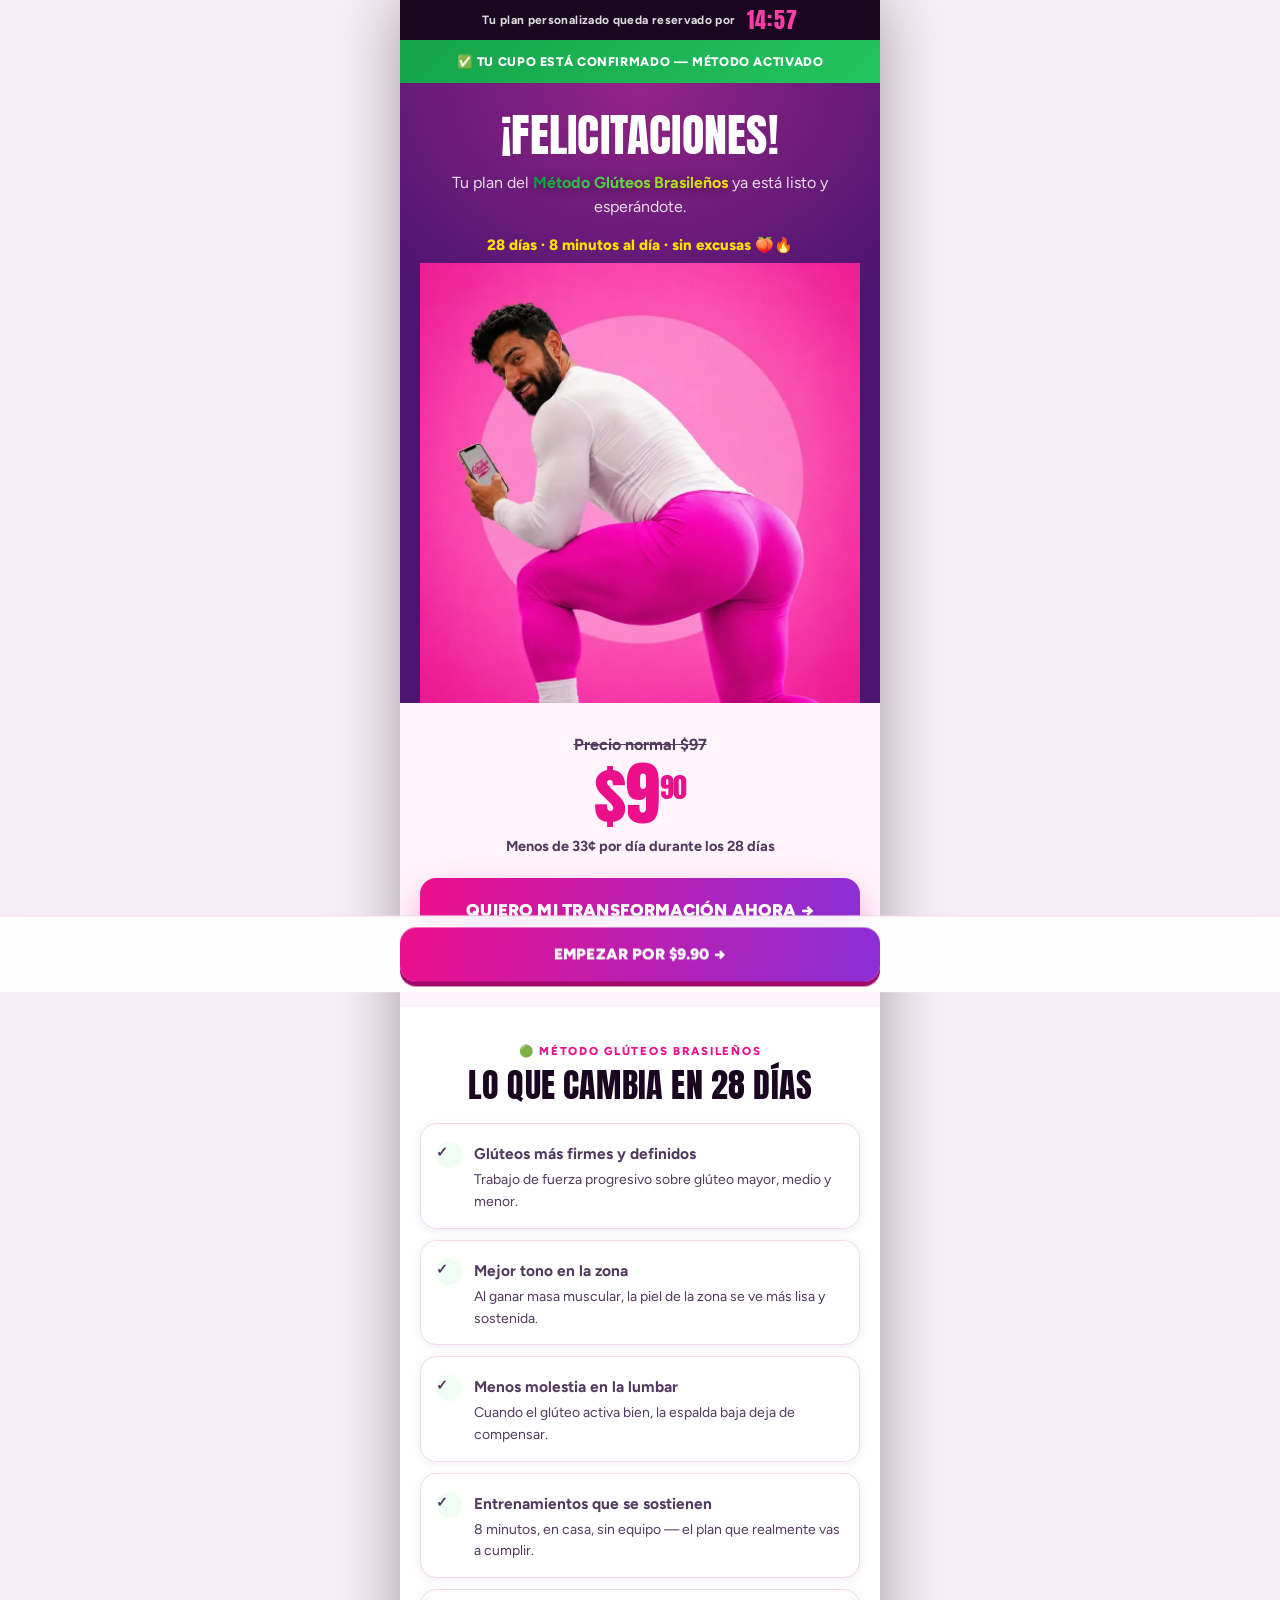
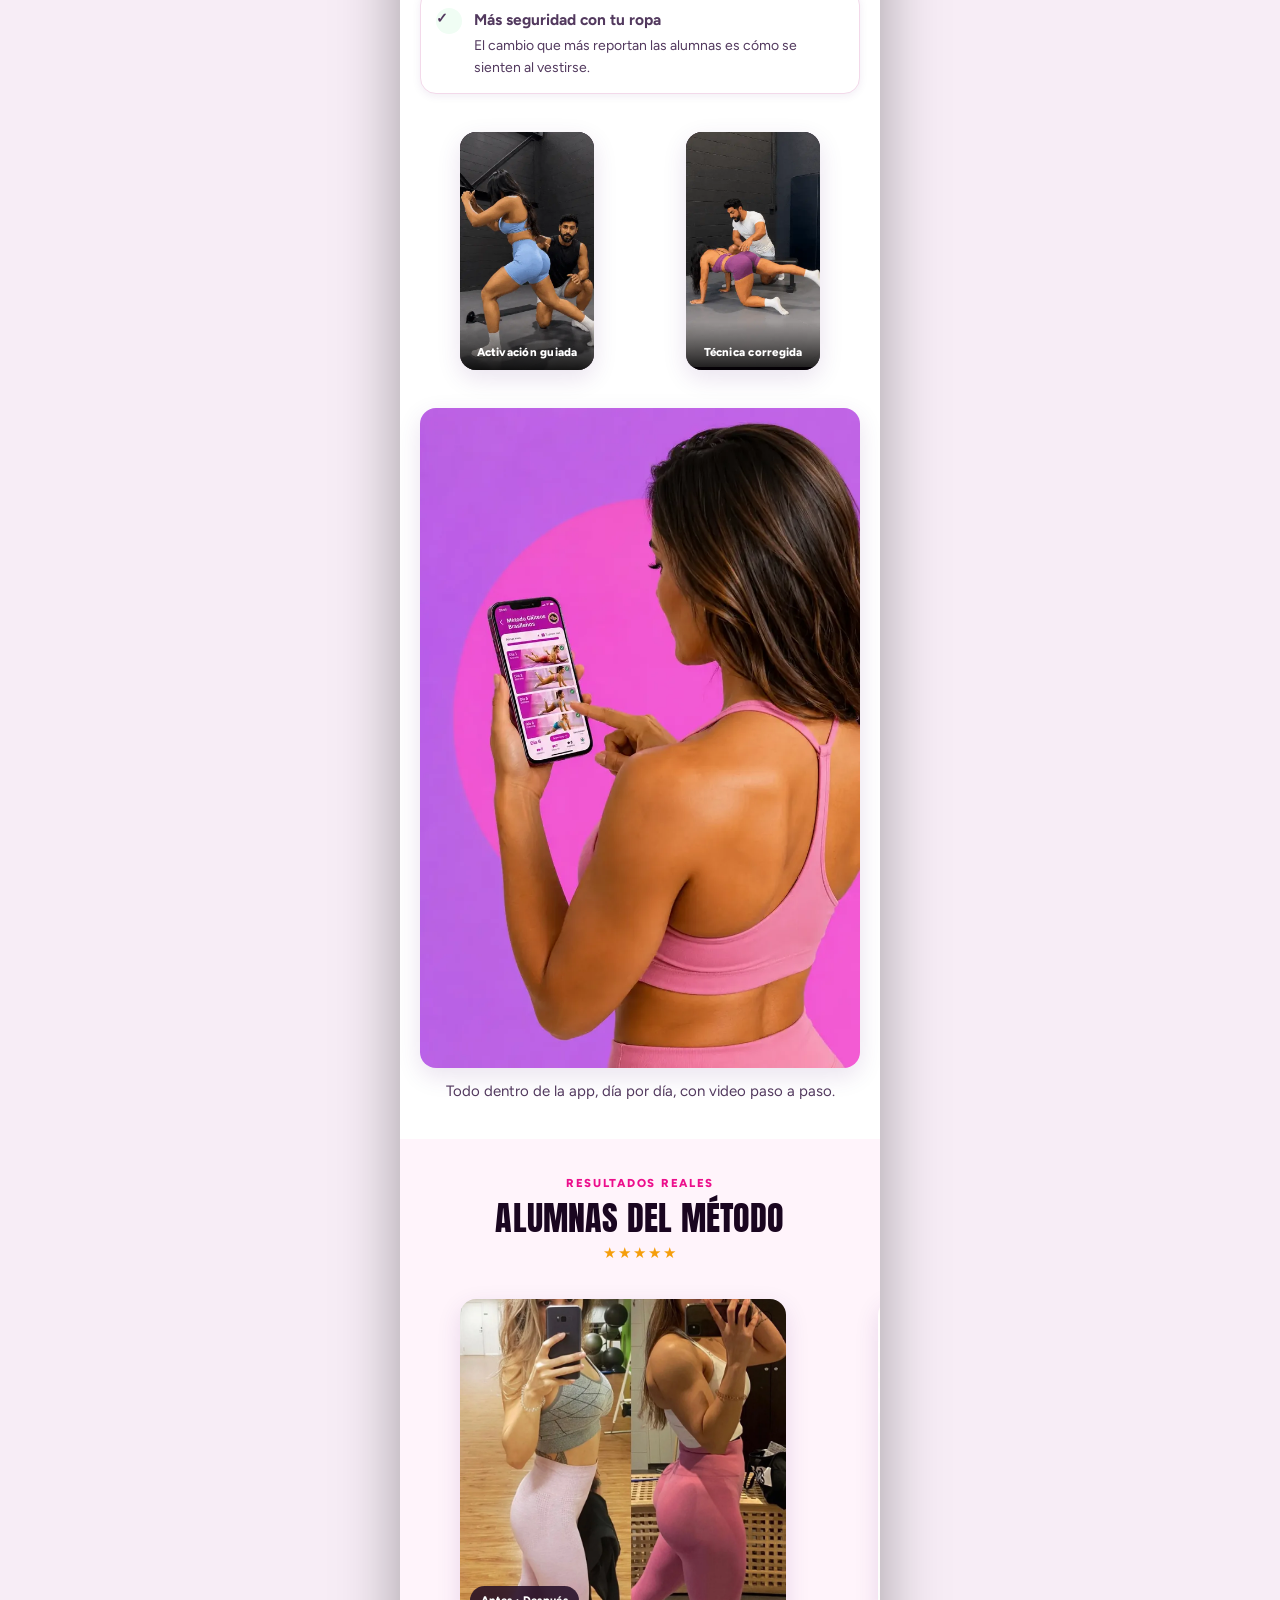
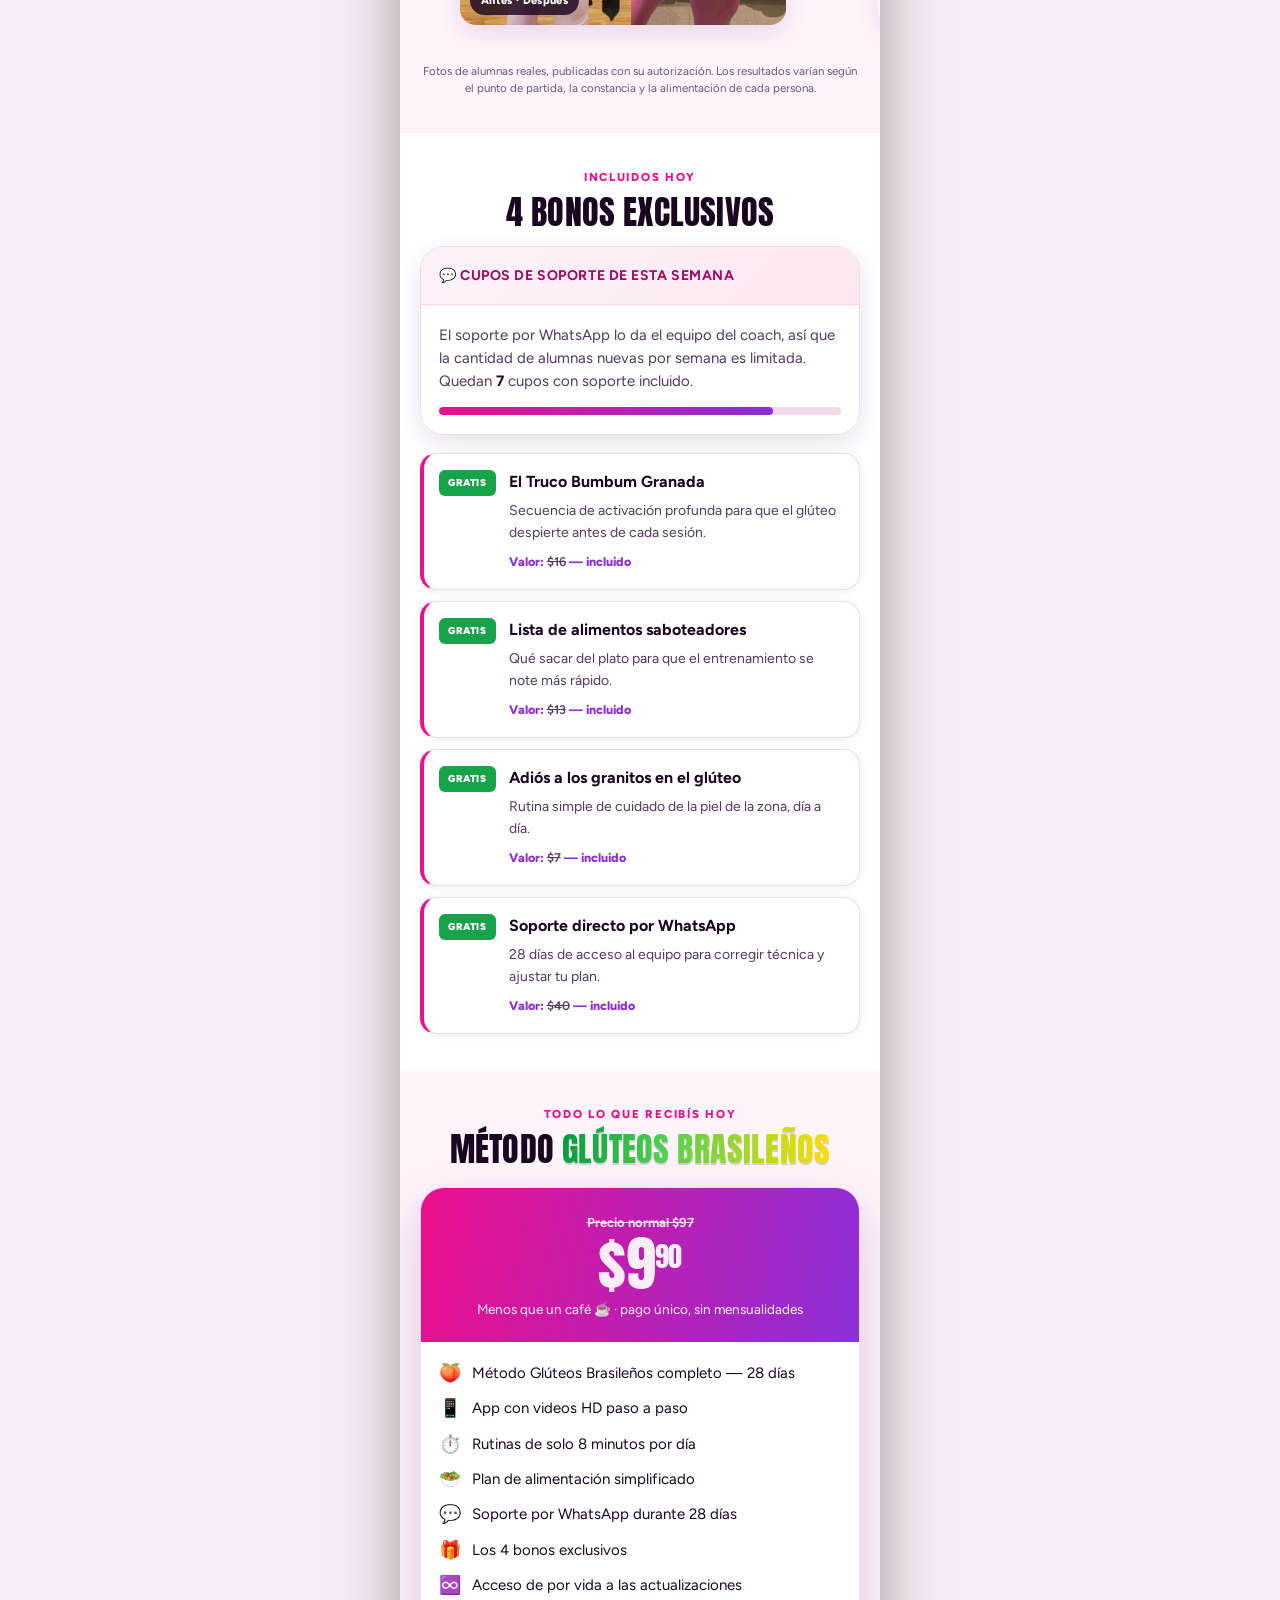
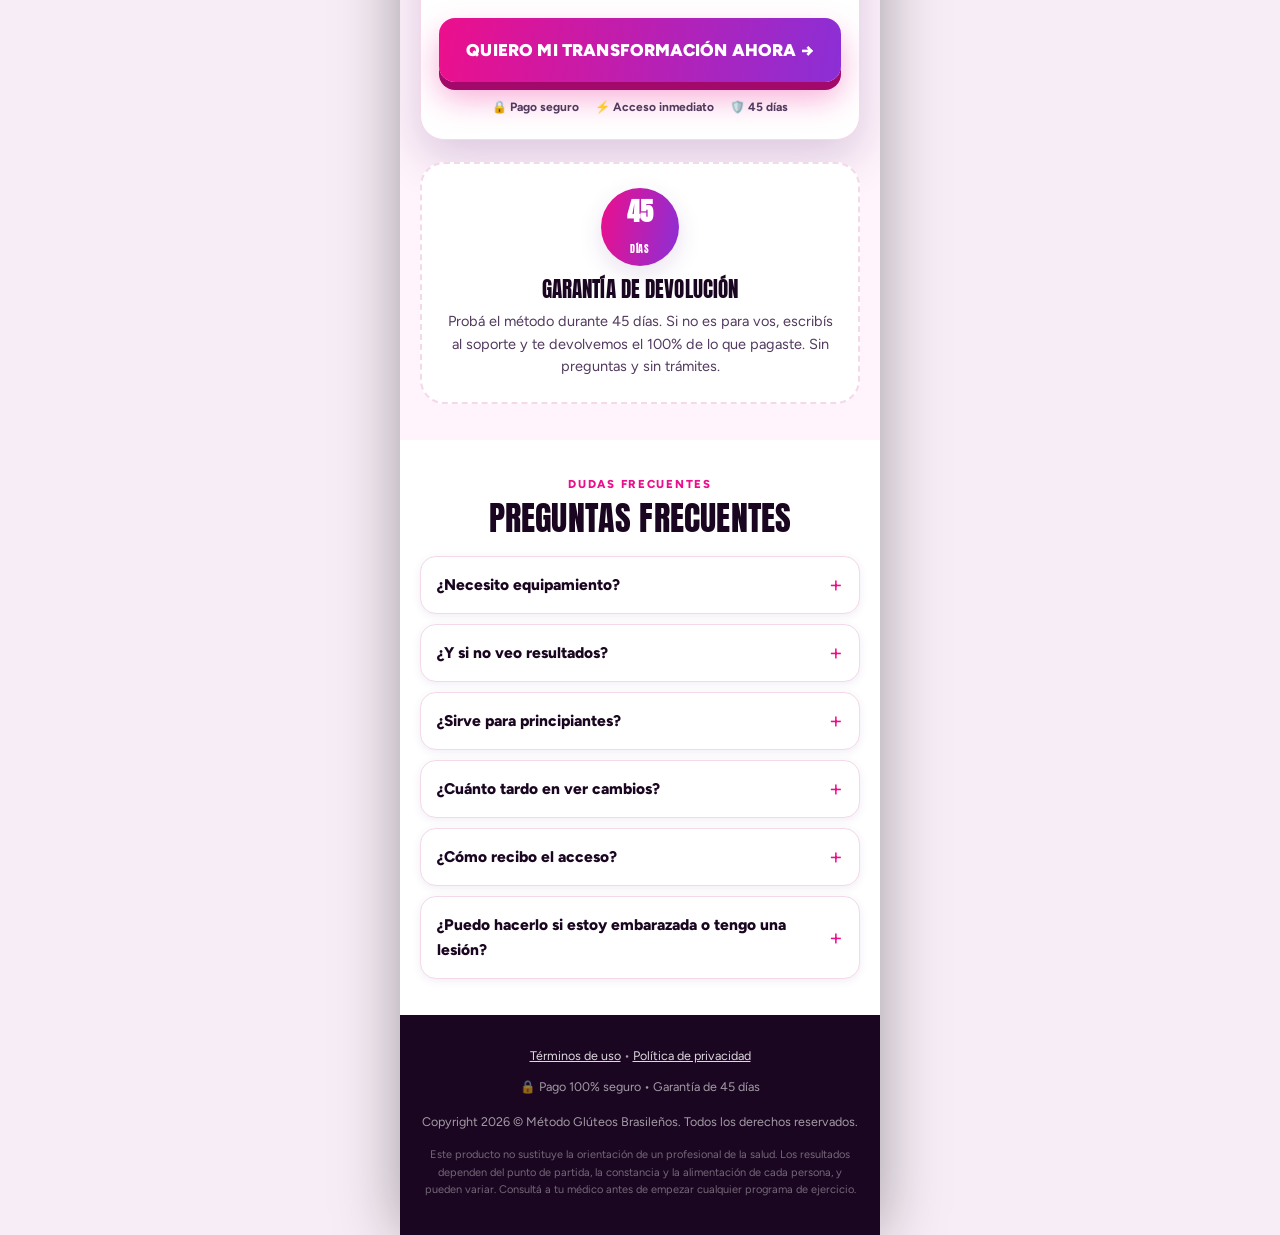
==== oferta.html @ 54f0fbb6 "Add files via upload" ====
<!DOCTYPE html>
<html lang="es">
<head>
<meta charset="UTF-8">
<meta name="viewport" content="width=device-width,initial-scale=1,viewport-fit=cover">
<title>Método Glúteos Brasileños 🇧🇷 · Tu plan de 28 días</title>
<meta name="description" content="28 días, 8 minutos por día, en casa y sin equipo. Acceso completo + 4 bonos y garantía de 45 días.">
<meta name="theme-color" content="#1A0620">

<link rel="preconnect" href="https://fonts.googleapis.com">
<link rel="preconnect" href="https://fonts.gstatic.com" crossorigin>
<link href="https://fonts.googleapis.com/css2?family=Anton&family=Figtree:wght@400;600;700;800;900&display=swap" rel="stylesheet">
<link rel="stylesheet" href="css/style.css">
</head>

<body class="offer">
<main class="shell">

  <!-- ======= CUENTA REGRESIVA ======= -->
  <div class="timerbar" id="timerBar">
    <span class="timerbar__label" id="timerLabel">Tu plan personalizado queda reservado por</span>
    <span class="timerbar__clock" id="timerClock">15:00</span>
  </div>

  <p class="ok-strip">✅ Tu cupo está confirmado — método activado</p>

  <!-- ======= HERO ======= -->
  <header class="offer-hero">
    <h1 class="display">¡Felicitaciones!</h1>
    <p class="offer-hero__sub">
      Tu plan del <strong class="br-word on-dark">Método Glúteos Brasileños</strong> ya está listo y esperándote.
    </p>
    <p class="offer-hero__meta">28 días · 8 minutos al día · sin excusas 🍑🔥</p>
    <img class="offer-hero__img" src="assets/img/fotoprincipal_da_landingpage.webp"
         alt="Coach Luca con la app del método" width="900" height="900" fetchpriority="high">
  </header>

  <!-- ======= PRECIO ======= -->
  <section class="price">
    <p class="price__old">Precio normal $97</p>
    <p class="price__now display">$<sup></sup>9<sup>90</sup></p>
    <p class="price__per">Menos de 33¢ por día durante los 28 días</p>

    <a class="btn btn--pulse" href="#checkout" data-keep-utm data-cta="hero">
      Quiero mi transformación ahora →
    </a>

    <div class="trust">
      <span>🔒 Pago 100% seguro</span>
      <span>⚡ Acceso inmediato</span>
      <span>🛡️ Garantía 45 días</span>
    </div>
  </section>

  <!-- ======= QUÉ PASA CON TU CUERPO ======= -->
  <section class="sec">
    <p class="sec__eyebrow">🟢 Método Glúteos Brasileños</p>
    <h2 class="sec__title display">Lo que cambia en 28 días</h2>

    <div class="benefits">
      <div class="benefit">
        <span class="benefit__ico" aria-hidden="true">✓</span>
        <span><b>Glúteos más firmes y definidos</b>
        <span>Trabajo de fuerza progresivo sobre glúteo mayor, medio y menor.</span></span>
      </div>
      <div class="benefit">
        <span class="benefit__ico" aria-hidden="true">✓</span>
        <span><b>Mejor tono en la zona</b>
        <span>Al ganar masa muscular, la piel de la zona se ve más lisa y sostenida.</span></span>
      </div>
      <div class="benefit">
        <span class="benefit__ico" aria-hidden="true">✓</span>
        <span><b>Menos molestia en la lumbar</b>
        <span>Cuando el glúteo activa bien, la espalda baja deja de compensar.</span></span>
      </div>
      <div class="benefit">
        <span class="benefit__ico" aria-hidden="true">✓</span>
        <span><b>Entrenamientos que se sostienen</b>
        <span>8 minutos, en casa, sin equipo — el plan que realmente vas a cumplir.</span></span>
      </div>
      <div class="benefit">
        <span class="benefit__ico" aria-hidden="true">✓</span>
        <span><b>Más seguridad con tu ropa</b>
        <span>El cambio que más reportan las alumnas es cómo se sienten al vestirse.</span></span>
      </div>
    </div>

    <!-- GIFs del método -->
    <div class="gifs">
      <figure class="gif">
        <img src="assets/img/giflp1.webp" alt="Ejercicio de activación glútea guiado por el coach" loading="lazy">
        <figcaption>Activación guiada</figcaption>
      </figure>
      <figure class="gif">
        <img src="assets/img/giflp2.webp" alt="Corrección de técnica en el ejercicio" loading="lazy">
        <figcaption>Técnica corregida</figcaption>
      </figure>
    </div>

    <img src="assets/img/imagemlandingpage-mulherusandoapp.webp"
         alt="Alumna siguiendo el plan en la app" loading="lazy"
         style="margin-top:22px;border-radius:16px;box-shadow:var(--shadow-md)">
    <p class="sec__lead">Todo dentro de la app, día por día, con video paso a paso.</p>
  </section>

  <!-- ======= PRUEBAS ======= -->
  <section class="sec sec--tint">
    <p class="sec__eyebrow">Resultados reales</p>
    <h2 class="sec__title display">Alumnas del método</h2>
    <p class="stars center" aria-label="5 de 5 estrellas" style="margin-top:8px">★★★★★</p>

    <div class="rail">
      <figure class="rail__item"><img src="assets/img/prova1.webp" alt="Antes y después de una alumna" loading="lazy"><figcaption class="rail__tag">Antes · Después</figcaption></figure>
      <figure class="rail__item"><img src="assets/img/prova3.webp" alt="Antes y después de una alumna" loading="lazy"><figcaption class="rail__tag">Antes · Después</figcaption></figure>
      <figure class="rail__item"><img src="assets/img/prova5.webp" alt="Antes y después de una alumna" loading="lazy"><figcaption class="rail__tag">Antes · Después</figcaption></figure>
      <figure class="rail__item"><img src="assets/img/prova2.webp" alt="Antes y después de una alumna" loading="lazy"><figcaption class="rail__tag">Antes · Después</figcaption></figure>
      <figure class="rail__item"><img src="assets/img/prova4.webp" alt="Antes y después de una alumna" loading="lazy"><figcaption class="rail__tag">Antes · Después</figcaption></figure>
      <figure class="rail__item"><img src="assets/img/prova6.webp" alt="Antes y después de una alumna" loading="lazy"><figcaption class="rail__tag">Antes · Después</figcaption></figure>
    </div>

    <p class="disclaimer">
      Fotos de alumnas reales, publicadas con su autorización. Los resultados varían
      según el punto de partida, la constancia y la alimentación de cada persona.
    </p>
  </section>

  <!-- ======= BONOS ======= -->
  <section class="sec">
    <p class="sec__eyebrow">Incluidos hoy</p>
    <h2 class="sec__title display">4 bonos exclusivos</h2>

    <!-- ================================================================
         ESCASEZ REAL
         El soporte por WhatsApp sí tiene un límite verdadero: es tu
         tiempo. Poné en SUPPORT_SLOTS de abajo cuántas alumnas podés
         atender esta semana de verdad, y actualizalo cuando cambie.
         ================================================================ -->
    <div class="note" style="margin-top:18px">
      <div class="note__top" style="background:linear-gradient(135deg,#FDF2F8,#FCE7F3);border-bottom-color:#FBCFE8">
        <b style="color:var(--magenta-deep)">💬 Cupos de soporte de esta semana</b>
      </div>
      <div class="note__body">
        <p style="margin-top:0">
          El soporte por WhatsApp lo da el equipo del coach, así que la cantidad
          de alumnas nuevas por semana es limitada. Quedan
          <strong id="slotsLeft">—</strong> cupos con soporte incluido.
        </p>
        <div class="bar" style="margin-top:14px"><div class="bar__fill" id="slotsBar"></div></div>
      </div>
    </div>

    <div style="margin-top:18px">
      <div class="bonus">
        <span class="bonus__free">Gratis</span>
        <span><b>El Truco Bumbum Granada</b>
        <p>Secuencia de activación profunda para que el glúteo despierte antes de cada sesión.</p>
        <span class="bonus__val">Valor: <s>$16</s> — incluido</span></span>
      </div>
      <div class="bonus">
        <span class="bonus__free">Gratis</span>
        <span><b>Lista de alimentos saboteadores</b>
        <p>Qué sacar del plato para que el entrenamiento se note más rápido.</p>
        <span class="bonus__val">Valor: <s>$13</s> — incluido</span></span>
      </div>
      <div class="bonus">
        <span class="bonus__free">Gratis</span>
        <span><b>Adiós a los granitos en el glúteo</b>
        <p>Rutina simple de cuidado de la piel de la zona, día a día.</p>
        <span class="bonus__val">Valor: <s>$7</s> — incluido</span></span>
      </div>
      <div class="bonus">
        <span class="bonus__free">Gratis</span>
        <span><b>Soporte directo por WhatsApp</b>
        <p>28 días de acceso al equipo para corregir técnica y ajustar tu plan.</p>
        <span class="bonus__val">Valor: <s>$40</s> — incluido</span></span>
      </div>
    </div>
  </section>

  <!-- ======= OFERTA FINAL ======= -->
  <section class="sec sec--tint">
    <p class="sec__eyebrow">Todo lo que recibís hoy</p>
    <h2 class="sec__title display">Método <span class="br-word">Glúteos Brasileños</span></h2>

    <div class="getbox">
      <div class="getbox__top">
        <small>Precio normal $97</small>
        <p class="price__now display" style="font-size:60px">$<sup></sup>9<sup>90</sup></p>
        <p>Menos que un café ☕ · pago único, sin mensualidades</p>
      </div>

      <div class="getbox__list">
        <p class="getbox__item"><i aria-hidden="true">🍑</i><span>Método Glúteos Brasileños completo — 28 días</span></p>
        <p class="getbox__item"><i aria-hidden="true">📱</i><span>App con videos HD paso a paso</span></p>
        <p class="getbox__item"><i aria-hidden="true">⏱️</i><span>Rutinas de solo 8 minutos por día</span></p>
        <p class="getbox__item"><i aria-hidden="true">🥗</i><span>Plan de alimentación simplificado</span></p>
        <p class="getbox__item"><i aria-hidden="true">💬</i><span>Soporte por WhatsApp durante 28 días</span></p>
        <p class="getbox__item"><i aria-hidden="true">🎁</i><span>Los 4 bonos exclusivos</span></p>
        <p class="getbox__item"><i aria-hidden="true">♾️</i><span>Acceso de por vida a las actualizaciones</span></p>
      </div>

      <div class="getbox__foot">
        <a class="btn btn--pulse" href="#checkout" data-keep-utm data-cta="final">
          Quiero mi transformación ahora →
        </a>
        <div class="trust">
          <span>🔒 Pago seguro</span><span>⚡ Acceso inmediato</span><span>🛡️ 45 días</span>
        </div>
      </div>
    </div>

    <!-- ======= GARANTÍA ======= -->
    <div class="guarantee">
      <div class="guarantee__seal"><b>45</b><span>DÍAS</span></div>
      <h3 class="display">Garantía de devolución</h3>
      <p>
        Probá el método durante 45 días. Si no es para vos, escribís al soporte
        y te devolvemos el 100% de lo que pagaste. Sin preguntas y sin trámites.
      </p>
    </div>
  </section>

  <!-- ======= FAQ ======= -->
  <section class="sec">
    <p class="sec__eyebrow">Dudas frecuentes</p>
    <h2 class="sec__title display">Preguntas frecuentes</h2>

    <div class="faq">
      <details>
        <summary>¿Necesito equipamiento?</summary>
        <p class="faq__a">No. El método usa solo el peso de tu cuerpo y podés hacerlo en casa en 8 minutos por día. Si tenés elásticos, hay variantes para sumarlos, pero no son obligatorios.</p>
      </details>
      <details>
        <summary>¿Y si no veo resultados?</summary>
        <p class="faq__a">Tenés 45 días de garantía. Si no estás conforme, pedís el reembolso por el soporte y te devolvemos el 100%, sin preguntas.</p>
      </details>
      <details>
        <summary>¿Sirve para principiantes?</summary>
        <p class="faq__a">Sí. Cada ejercicio tiene su video paso a paso y su versión más simple. Si nunca entrenaste glúteos, el plan arranca justo desde ahí.</p>
      </details>
      <details>
        <summary>¿Cuánto tardo en ver cambios?</summary>
        <p class="faq__a">La mayoría de las alumnas nota la activación en la primera semana y cambios visibles entre la tercera y la cuarta. Depende de tu punto de partida, tu constancia y tu alimentación.</p>
      </details>
      <details>
        <summary>¿Cómo recibo el acceso?</summary>
        <p class="faq__a">Apenas se confirma el pago te llega un email con tus datos de acceso. Si no lo ves, revisá spam o escribinos al soporte.</p>
      </details>
      <details>
        <summary>¿Puedo hacerlo si estoy embarazada o tengo una lesión?</summary>
        <p class="faq__a">Consultá primero con tu médico. El método es entrenamiento de fuerza y hay situaciones que necesitan indicación profesional antes de empezar.</p>
      </details>
    </div>
  </section>

  <!-- ======= FOOTER ======= -->
  <footer class="foot">
    <p><a href="terminos.html">Términos de uso</a> • <a href="privacidad.html">Política de privacidad</a></p>
    <p style="margin-top:10px">🔒 Pago 100% seguro • Garantía de 45 días</p>
    <p style="margin-top:14px">Copyright 2026 © Método Glúteos Brasileños. Todos los derechos reservados.</p>
    <p class="foot__legal">
      Este producto no sustituye la orientación de un profesional de la salud.
      Los resultados dependen del punto de partida, la constancia y la alimentación
      de cada persona, y pueden variar. Consultá a tu médico antes de empezar
      cualquier programa de ejercicio.
    </p>
  </footer>
</main>

<!-- ======= CTA FIJA ======= -->
<div class="stickycta" id="stickyCta">
  <div class="stickycta__in">
    <a class="btn" href="#checkout" data-keep-utm data-cta="sticky">
      Empezar por $9.90 →
    </a>
  </div>
</div>

<script src="js/funnel.js"></script>
<script src="js/social-proof.js"></script>
<script>
(function () {
  'use strict';

  /* ================================================================
     1) CHECKOUT
     Reemplazá por tu link de Hotmart cuando esté disponible.
     Los UTM del anuncio se agregan solos (data-keep-utm).
     ================================================================ */
  var CHECKOUT = 'https://pay.hotmart.com/TU-CODIGO-AQUI?checkoutMode=10';

  /* ================================================================
     2) CUENTA REGRESIVA
     Es una reserva real de plan personalizado: 15 minutos desde que
     la lead llega. No se reinicia si recarga la página — se guarda
     en sessionStorage. Cuando llega a cero el botón sigue activo,
     solo cambia el mensaje. Si preferís una fecha fija de cierre de
     campaña, poné el ISO en DEADLINE_ISO y borrá RESERVE_MINUTES.
     ================================================================ */
  var RESERVE_MINUTES = 15;
  var DEADLINE_ISO    = null;   // ej: '2026-08-31T23:59:00-05:00'

  /* ================================================================
     3) CUPOS DE SOPORTE
     Poné acá cuántas alumnas nuevas puede atender tu equipo esta
     semana de verdad, y cuántas ya entraron. Actualizalo seguido.
     ================================================================ */
  var SUPPORT_SLOTS = { total: 40, taken: 33 };

  /* ---------------------------------------------------------------- */

  Funnel.track('ViewContent', { content_name: 'oferta', value: 9.9, currency: 'USD' });

  /* Checkout en todos los botones */
  document.querySelectorAll('a[href="#checkout"]').forEach(function (a) {
    a.href = Funnel.withUTM(CHECKOUT);
    a.addEventListener('click', function () {
      Funnel.track('InitiateCheckout', {
        content_name: 'metodo_gluteos_brasilenos',
        value: 9.9, currency: 'USD',
        cta: a.getAttribute('data-cta')
      });
    });
  });

  /* --- cuenta regresiva --- */
  var clock = document.getElementById('timerClock');
  var label = document.getElementById('timerLabel');
  var bar   = document.getElementById('timerBar');

  function ended() {
    bar.classList.add('timerbar--out');
    label.textContent = 'Tu reserva expiró — el precio puede cambiar';
  }

  if (DEADLINE_ISO) {
    Funnel.countdown(clock, DEADLINE_ISO, ended);
  } else {
    var key = 'gb_reserve_until';
    var until = Number(sessionStorage.getItem(key));
    if (!until || isNaN(until)) {
      until = Date.now() + RESERVE_MINUTES * 60000;
      sessionStorage.setItem(key, String(until));
    }
    Funnel.countdown(clock, new Date(until).toISOString(), ended);
  }

  /* --- cupos de soporte --- */
  var left = Math.max(0, SUPPORT_SLOTS.total - SUPPORT_SLOTS.taken);
  var pct  = Math.round(SUPPORT_SLOTS.taken / SUPPORT_SLOTS.total * 100);
  document.getElementById('slotsLeft').textContent = left;
  requestAnimationFrame(function () {
    document.getElementById('slotsBar').style.width = pct + '%';
  });

  /* --- CTA fija: aparece al pasar el primer botón --- */
  var sticky = document.getElementById('stickyCta');
  var anchor = document.querySelector('.price .btn');
  if ('IntersectionObserver' in window) {
    new IntersectionObserver(function (e) {
      sticky.classList.toggle('is-on', !e[0].isIntersecting && e[0].boundingClientRect.top < 0);
    }, { threshold: 0 }).observe(anchor);
  }

  /* --- profundidad de scroll, útil para optimizar la página --- */
  var marks = [25, 50, 75, 100], hit = {};
  window.addEventListener('scroll', function () {
    var p = Math.round(window.scrollY / (document.body.scrollHeight - innerHeight) * 100);
    marks.forEach(function (m) {
      if (p >= m && !hit[m]) { hit[m] = 1; Funnel.track('ScrollDepth', { percent: m }); }
    });
  }, { passive: true });
})();
</script>
</body>
</html>
---- css/style.css ----
/* =========================================================
   MÉTODO GLÚTEOS BRASILEÑOS — estilos compartidos
   Paleta, tipografía y componentes de todo el embudo.
   ========================================================= */

/* ---------- TOKENS ---------- */
:root{
  /* Colores extraídos de las fotos de la marca */
  --magenta:        #EC0F8C;
  --magenta-soft:   #FF3DA6;
  --magenta-deep:   #A3096A;
  --purple:         #8B2FD6;
  --purple-deep:    #4C1470;
  --ink:            #1A0620;
  --ink-soft:       #52395E;
  --cream:          #FFF4FB;
  --line:           #F3D9EA;
  --white:          #FFFFFF;
  --green:          #16A34A;
  --amber:          #F59E0B;

  /* Bandera de Brasil — usado SOLO en el wordmark */
  --br-green:       #009C3B;
  --br-yellow:      #FFDF00;

  --grad-brand: linear-gradient(100deg, var(--magenta) 0%, var(--purple) 100%);
  --grad-br:    linear-gradient(96deg, var(--br-green) 0%, #4FD14F 38%, var(--br-yellow) 100%);

  --shadow-sm: 0 2px 8px rgba(76,20,112,.08);
  --shadow-md: 0 8px 24px rgba(76,20,112,.12);
  --shadow-lg: 0 18px 48px rgba(76,20,112,.20);
  --shadow-cta: 0 8px 0 var(--magenta-deep), 0 16px 32px rgba(236,15,140,.35);

  --r-sm: 10px;
  --r-md: 16px;
  --r-lg: 24px;
  --r-xl: 32px;

  --shell: 480px;              /* ancho del embudo — mobile first */
  --pad: 20px;
}

/* ---------- RESET ---------- */
*,*::before,*::after{box-sizing:border-box;}
html{-webkit-text-size-adjust:100%;scroll-behavior:smooth;}
body{
  margin:0;
  font-family:'Figtree',-apple-system,BlinkMacSystemFont,'Segoe UI',Roboto,sans-serif;
  color:var(--ink);
  background:var(--purple-deep);
  line-height:1.55;
  -webkit-font-smoothing:antialiased;
  overflow-x:hidden;
}
img{max-width:100%;display:block;height:auto;}
button{font:inherit;color:inherit;border:0;background:none;cursor:pointer;}
a{color:inherit;}
h1,h2,h3,h4{margin:0;line-height:1.05;}
p{margin:0;}

/* El embudo entero vive en una columna de ancho de teléfono */
.shell{
  max-width:var(--shell);
  margin:0 auto;
  background:var(--white);
  min-height:100vh;
  position:relative;
  overflow:hidden;
  box-shadow:0 0 60px rgba(0,0,0,.35);
}

/* ---------- TIPOGRAFÍA ---------- */
.display{
  font-family:'Anton',Impact,'Arial Narrow',sans-serif;
  font-weight:400;
  text-transform:uppercase;
  letter-spacing:.005em;
  line-height:.94;
}
.eyebrow{
  font-size:11px;font-weight:800;letter-spacing:.16em;text-transform:uppercase;
  color:var(--magenta);
}

/* SIGNATURE — el wordmark con la bandera de Brasil */
.br-word{
  background:var(--grad-br);
  -webkit-background-clip:text;background-clip:text;
  -webkit-text-fill-color:transparent;color:transparent;
  filter:drop-shadow(0 2px 0 rgba(0,0,0,.16));
  white-space:nowrap;
}
.br-word.on-dark{filter:drop-shadow(0 2px 6px rgba(0,0,0,.45));}

/* ---------- BOTONES ---------- */
.btn{
  display:flex;align-items:center;justify-content:center;gap:8px;
  width:100%;padding:19px 20px;
  font-family:'Figtree',sans-serif;font-weight:900;font-size:17px;
  letter-spacing:.01em;text-transform:uppercase;text-decoration:none;
  color:var(--white);background:var(--grad-brand);
  border-radius:var(--r-md);
  box-shadow:var(--shadow-cta);
  transition:transform .12s ease,box-shadow .12s ease;
  text-align:center;
}
.btn:active{transform:translateY(6px);box-shadow:0 2px 0 var(--magenta-deep),0 6px 14px rgba(236,15,140,.3);}
.btn:focus-visible{outline:3px solid var(--purple-deep);outline-offset:3px;}
.btn--ghost{
  background:var(--white);color:var(--magenta);
  border:2px solid var(--magenta);box-shadow:var(--shadow-sm);
}
.btn-note{
  display:block;text-align:center;font-size:12.5px;color:var(--ink-soft);margin-top:12px;
}

/* Pulso de atención — se detiene si el usuario pide menos movimiento */
@keyframes pulse{
  0%,100%{transform:scale(1);}
  50%{transform:scale(1.028);}
}
.btn--pulse{animation:pulse 1.9s ease-in-out infinite;}

/* ---------- UTILIDADES ---------- */
.pad{padding-left:var(--pad);padding-right:var(--pad);}
.center{text-align:center;}
.stack > * + *{margin-top:14px;}
.hidden{display:none !important;}

/* Franja superior de marca */
.topbar{
  background:var(--ink);color:var(--white);
  font-size:12px;font-weight:700;letter-spacing:.06em;text-transform:uppercase;
  text-align:center;padding:9px 16px;
}
.topbar b{color:var(--magenta-soft);}

/* =========================================================
   PANTALLAS (quiz + pre-quiz)
   ========================================================= */
.screen{display:none;animation:fadeUp .32s ease both;}
.screen.is-active{display:block;}
@keyframes fadeUp{
  from{opacity:0;transform:translateY(14px);}
  to{opacity:1;transform:none;}
}

/* ---------- HERO PRE-QUIZ ---------- */
.hero{
  background:
    radial-gradient(120% 80% at 50% 0%,rgba(255,61,166,.35) 0%,transparent 60%),
    var(--purple-deep);
  color:var(--white);
  padding:0 var(--pad) 30px;
  text-align:center;
}
.hero__logo{width:100%;border-radius:0 0 var(--r-lg) var(--r-lg);margin-bottom:22px;}
.hero h1{font-size:clamp(28px,8.2vw,38px);}
.hero h1 em{font-style:normal;display:block;color:var(--magenta-soft);}
.hero__sub{
  margin-top:14px;font-size:16.5px;font-weight:600;color:rgba(255,255,255,.9);
}
.hero__kicker{
  margin-top:20px;font-size:15px;font-weight:800;color:var(--br-yellow);
}
.hero__arrows{font-size:22px;letter-spacing:4px;margin:6px 0 14px;}
.hero .btn{margin-top:4px;}
.hero__warn{
  margin-top:16px;display:inline-flex;align-items:center;gap:7px;
  background:rgba(0,0,0,.28);border:1px solid rgba(255,255,255,.16);
  padding:9px 15px;border-radius:99px;font-size:12.5px;font-weight:600;
  color:rgba(255,255,255,.92);
}

/* ---------- BLOQUE COACH ---------- */
.coach{background:var(--cream);padding:34px var(--pad) 30px;}
.coach__head{text-align:center;margin-bottom:20px;}
.coach__head h2{font-size:clamp(26px,7.4vw,34px);margin-top:6px;}
.coach__card{
  background:var(--white);border-radius:var(--r-lg);
  box-shadow:var(--shadow-md);overflow:hidden;
}
.coach__photo{background:var(--magenta);}
.coach__body{padding:20px 18px 22px;}
.coach__name{font-size:26px;}
.coach__role{
  font-size:13px;font-weight:800;color:var(--magenta);
  text-transform:uppercase;letter-spacing:.07em;margin-top:5px;
}
.coach__bio{font-size:14.5px;color:var(--ink-soft);margin-top:13px;}
.coach__stats{
  display:grid;grid-template-columns:repeat(3,1fr);gap:8px;margin-top:18px;
}
.stat{
  background:var(--cream);border-radius:var(--r-sm);padding:12px 6px;text-align:center;
}
.stat b{display:block;font-family:'Anton',sans-serif;font-size:21px;color:var(--purple);}
.stat span{font-size:10.5px;font-weight:700;color:var(--ink-soft);text-transform:uppercase;letter-spacing:.04em;}

/* ---------- PRUEBAS / ANTES-DESPUÉS ---------- */
.proof{padding:30px var(--pad) 34px;background:var(--white);}
.proof__head{text-align:center;margin-bottom:6px;}
.proof__head h2{font-size:clamp(24px,7vw,31px);}
.stars{color:var(--amber);font-size:15px;letter-spacing:2px;}
.proof__meta{font-size:13.5px;font-weight:700;color:var(--ink-soft);margin-top:4px;}
.rail{
  display:flex;gap:12px;overflow-x:auto;scroll-snap-type:x mandatory;
  padding:18px 0 8px;margin:0 calc(var(--pad) * -1);
  padding-left:var(--pad);padding-right:var(--pad);
  -webkit-overflow-scrolling:touch;scrollbar-width:none;
}
.rail::-webkit-scrollbar{display:none;}
.rail__item{
  flex:0 0 74%;scroll-snap-align:center;
  border-radius:var(--r-md);overflow:hidden;
  box-shadow:var(--shadow-md);background:var(--cream);position:relative;
}
.rail__item img{width:100%;}
.rail__tag{
  position:absolute;left:10px;bottom:10px;
  background:rgba(26,6,32,.82);color:var(--white);
  font-size:11px;font-weight:800;padding:6px 11px;border-radius:99px;
  letter-spacing:.03em;backdrop-filter:blur(4px);
}
.disclaimer{
  font-size:11.5px;line-height:1.5;color:var(--ink-soft);
  text-align:center;margin-top:14px;opacity:.85;
}

/* =========================================================
   QUIZ
   ========================================================= */
.quiz-head{
  position:sticky;top:0;z-index:20;
  background:var(--white);border-bottom:1px solid var(--line);
  padding:12px var(--pad) 13px;
}
.quiz-head__row{display:flex;align-items:center;gap:12px;}
.quiz-head__logo{
  height:34px;width:auto;border-radius:6px;flex:0 0 auto;
}
.quiz-back{
  font-size:22px;line-height:1;color:var(--ink-soft);padding:4px 8px;
  border-radius:8px;flex:0 0 auto;
}
.quiz-back:focus-visible{outline:2px solid var(--magenta);}
.quiz-count{
  margin-left:auto;font-size:11.5px;font-weight:800;color:var(--ink-soft);
  text-transform:uppercase;letter-spacing:.08em;flex:0 0 auto;
}
.bar{
  height:8px;background:var(--line);border-radius:99px;overflow:hidden;margin-top:11px;
}
.bar__fill{
  height:100%;width:0%;border-radius:99px;
  background:var(--grad-brand);
  transition:width .45s cubic-bezier(.4,0,.2,1);
}

.q{padding:26px var(--pad) 34px;}
.q__label{
  font-size:11.5px;font-weight:800;letter-spacing:.14em;text-transform:uppercase;
  color:var(--magenta);margin-bottom:9px;
}
.q__title{font-size:clamp(23px,6.4vw,29px);}
.q__hint{font-size:14px;color:var(--ink-soft);margin-top:9px;}

.opts{margin-top:22px;display:flex;flex-direction:column;gap:11px;}
.opt{
  display:flex;align-items:center;gap:13px;width:100%;text-align:left;
  padding:16px 16px;border:2px solid var(--line);border-radius:var(--r-md);
  background:var(--white);font-size:16px;font-weight:700;color:var(--ink);
  transition:border-color .15s,background .15s,transform .12s;
}
.opt:hover{border-color:var(--magenta-soft);background:var(--cream);}
.opt:active{transform:scale(.985);}
.opt:focus-visible{outline:3px solid var(--purple);outline-offset:2px;}
.opt.is-picked{border-color:var(--magenta);background:var(--cream);}
.opt__ico{
  flex:0 0 auto;width:38px;height:38px;border-radius:10px;
  display:grid;place-items:center;font-size:19px;
  background:var(--cream);
}
.opt.is-picked .opt__ico{background:var(--magenta);}

/* Opciones con foto (paso de edad) */
.opts--photo{display:grid;grid-template-columns:1fr 1fr;gap:11px;}
.opt--photo{flex-direction:column;gap:0;padding:0;overflow:hidden;text-align:center;}
.opt--photo img{width:100%;background:var(--cream);}
.opt--photo span{display:block;padding:12px 6px;font-size:15px;font-weight:900;}
.opt--photo.is-picked span{background:var(--magenta);color:var(--white);}

/* ---------- PASO EDUCATIVO ---------- */
.note{
  border-radius:var(--r-lg);overflow:hidden;box-shadow:var(--shadow-md);
  border:1px solid var(--line);margin-top:20px;
}
.note__top{
  background:linear-gradient(135deg,#FFF7ED,#FEF3C7);
  padding:16px 18px;border-bottom:1px solid #FDE68A;
}
.note__top b{font-size:14px;letter-spacing:.04em;text-transform:uppercase;color:#92400E;}
.note__body{padding:19px 18px;background:var(--white);}
.note__body h3{font-size:20px;line-height:1.2;}
.note__body p{font-size:15px;color:var(--ink-soft);margin-top:12px;}
.note__body strong{color:var(--ink);}
.note__good{
  margin-top:16px;padding:15px 16px;border-radius:var(--r-md);
  background:#F0FDF4;border:1px solid #BBF7D0;
}
.note__good b{color:var(--green);font-size:14px;}
.note__good p{font-size:14.5px;margin-top:7px;color:#14532D;}

/* =========================================================
   RESULTADO DEL ANÁLISIS
   ========================================================= */
.result{padding:24px var(--pad) 34px;background:var(--cream);}
.result__badge{
  display:inline-flex;align-items:center;gap:7px;margin:0 auto;
  background:var(--white);border:1px solid var(--line);border-radius:99px;
  padding:7px 15px;font-size:11.5px;font-weight:800;letter-spacing:.09em;
  text-transform:uppercase;color:var(--purple);box-shadow:var(--shadow-sm);
}
.result__title{font-size:clamp(30px,8.6vw,40px);margin-top:16px;text-align:center;}
.result__title span{color:var(--magenta);}

.profile{
  margin-top:20px;border-radius:var(--r-lg);overflow:hidden;
  background:var(--white);box-shadow:var(--shadow-md);
}
.profile__top{
  background:var(--grad-brand);color:var(--white);
  padding:16px 18px;display:flex;align-items:center;gap:14px;
}
.profile__top img{
  width:56px;height:56px;border-radius:50%;object-fit:cover;object-position:top center;
  border:2px solid rgba(255,255,255,.6);background:var(--white);flex:0 0 auto;
}
.profile__top small{
  display:block;font-size:10.5px;font-weight:800;letter-spacing:.1em;
  text-transform:uppercase;opacity:.85;
}
.profile__top b{font-size:19px;font-family:'Anton',sans-serif;letter-spacing:.01em;}
.profile__body{padding:18px;}
.profile__line{font-size:15px;color:var(--ink-soft);}
.profile__line strong{color:var(--ink);}

/* Línea de tiempo del plan */
.plan{margin-top:22px;display:flex;flex-direction:column;gap:11px;}
.plan__row{
  display:flex;align-items:center;gap:13px;
  background:var(--white);border-radius:var(--r-md);
  padding:14px 15px;box-shadow:var(--shadow-sm);border:1px solid var(--line);
}
.plan__ico{
  flex:0 0 auto;width:44px;height:44px;border-radius:12px;display:grid;place-items:center;
  font-size:21px;background:var(--cream);
}
.plan__txt{flex:1 1 auto;min-width:0;}
.plan__txt b{display:block;font-family:'Anton',sans-serif;font-size:15px;color:var(--purple);letter-spacing:.02em;}
.plan__txt span{font-size:14px;color:var(--ink-soft);display:block;margin-top:2px;}

/* Puntaje calculado con las respuestas reales */
.score{
  margin-top:22px;background:var(--white);border-radius:var(--r-lg);
  padding:22px 18px;text-align:center;box-shadow:var(--shadow-md);
  border:1px solid var(--line);
}
.score__ring{position:relative;width:132px;height:132px;margin:0 auto;}
.score__ring svg{transform:rotate(-90deg);width:132px;height:132px;}
.score__ring circle{fill:none;stroke-width:11;stroke-linecap:round;}
.score__bg{stroke:var(--line);}
.score__fg{
  stroke:url(#scoreGrad);
  stroke-dasharray:352;stroke-dashoffset:352;
  transition:stroke-dashoffset 1.5s cubic-bezier(.3,0,.2,1);
}
.score__num{
  position:absolute;inset:0;display:grid;place-items:center;
  font-family:'Anton',sans-serif;font-size:34px;color:var(--purple-deep);line-height:1;
}
.score__num small{font-size:14px;color:var(--ink-soft);}
.score__cap{font-size:14.5px;color:var(--ink-soft);margin-top:14px;}
.score__cap strong{color:var(--ink);}
.score__how{
  font-size:12px;color:var(--ink-soft);margin-top:10px;opacity:.8;line-height:1.5;
}

/* =========================================================
   CARGA FALSA → transición a la VSL
   ========================================================= */
.loading{
  min-height:100vh;display:grid;place-content:center;justify-items:center;gap:22px;
  padding:40px var(--pad);text-align:center;
  background:radial-gradient(110% 70% at 50% 30%,rgba(255,61,166,.25),transparent 65%),var(--purple-deep);
  color:var(--white);
}
.loading__ring{
  width:62px;height:62px;border-radius:50%;
  border:5px solid rgba(255,255,255,.18);border-top-color:var(--magenta-soft);
  animation:spin .85s linear infinite;
}
@keyframes spin{to{transform:rotate(360deg);}}
.loading h2{font-size:26px;}
.loading__step{
  font-size:15px;font-weight:600;color:rgba(255,255,255,.85);min-height:24px;
}
.loading__bar{width:220px;height:7px;border-radius:99px;background:rgba(255,255,255,.16);overflow:hidden;}
.loading__fill{height:100%;width:0;background:var(--grad-br);border-radius:99px;transition:width .4s linear;}

/* =========================================================
   PÁGINA DE LA VSL
   ========================================================= */
.vsl{background:var(--ink);min-height:100vh;color:var(--white);}
.vsl__inner{max-width:var(--shell);margin:0 auto;padding:26px var(--pad) 44px;}
.vsl__badge{
  display:inline-flex;align-items:center;gap:8px;
  background:rgba(22,163,74,.16);border:1px solid rgba(34,197,94,.4);
  color:#4ADE80;font-size:12px;font-weight:800;letter-spacing:.07em;
  text-transform:uppercase;padding:8px 15px;border-radius:99px;
}
.vsl h1{font-size:clamp(30px,8.6vw,40px);margin-top:16px;}
.vsl h1 span{color:var(--magenta-soft);}
.vsl__sub{font-size:16px;color:rgba(255,255,255,.78);margin-top:12px;}
.vsl__frame{
  margin-top:22px;border-radius:var(--r-md);overflow:hidden;
  background:#000;border:1px solid rgba(255,255,255,.12);
  box-shadow:0 20px 50px rgba(0,0,0,.5);
}
.vsl__ratio{position:relative;width:100%;padding-top:177.78%;} /* 9:16 vertical */
.vsl__ratio > *{position:absolute;inset:0;width:100%;height:100%;border:0;}
.vsl__placeholder{
  display:grid;place-content:center;justify-items:center;gap:12px;text-align:center;
  padding:26px;color:rgba(255,255,255,.55);
  background:repeating-linear-gradient(45deg,#141414,#141414 12px,#1B1B1B 12px,#1B1B1B 24px);
}
.vsl__placeholder code{
  font-size:12px;background:rgba(255,255,255,.08);padding:5px 9px;border-radius:6px;
  color:var(--magenta-soft);
}
.vsl__audio{
  margin-top:14px;font-size:13.5px;color:rgba(255,255,255,.6);text-align:center;
}
.vsl__lock{
  margin-top:28px;padding:20px 18px;text-align:center;
  border:1px dashed rgba(255,255,255,.22);border-radius:var(--r-md);
  background:rgba(255,255,255,.03);
}
.vsl__lock b{font-size:15px;color:rgba(255,255,255,.9);}
.vsl__lock p{font-size:13.5px;color:rgba(255,255,255,.55);margin-top:6px;}
.vsl__cta{margin-top:26px;animation:fadeUp .5s ease both;}
.vsl__points{
  margin-top:30px;display:flex;flex-direction:column;gap:12px;
  border-top:1px solid rgba(255,255,255,.1);padding-top:24px;
}
.vsl__point{display:flex;gap:11px;font-size:14.5px;color:rgba(255,255,255,.8);}
.vsl__point b{color:var(--white);}

/* =========================================================
   PÁGINA DE OFERTA
   ========================================================= */
.offer{background:var(--white);}
.offer .shell{background:var(--white);}

/* Barra de cuenta regresiva pegada arriba */
.timerbar{
  position:sticky;top:0;z-index:60;
  background:var(--ink);color:var(--white);
  padding:9px 14px;text-align:center;
  display:flex;align-items:center;justify-content:center;gap:11px;flex-wrap:wrap;
}
.timerbar__label{font-size:12px;font-weight:700;letter-spacing:.03em;opacity:.85;}
.timerbar__clock{
  font-family:'Anton',sans-serif;font-size:22px;letter-spacing:.06em;
  color:var(--magenta-soft);line-height:1;
}
.timerbar--out .timerbar__clock{color:#9CA3AF;}

.ok-strip{
  background:linear-gradient(135deg,var(--green),#22C55E);color:var(--white);
  padding:12px 16px;text-align:center;font-size:12.5px;font-weight:800;
  letter-spacing:.05em;text-transform:uppercase;
}

.offer-hero{
  background:
    radial-gradient(120% 70% at 50% 0%,rgba(255,61,166,.4) 0%,transparent 62%),
    var(--purple-deep);
  color:var(--white);padding:30px var(--pad) 0;text-align:center;
}
.offer-hero h1{font-size:clamp(34px,10vw,46px);}
.offer-hero__sub{font-size:16px;color:rgba(255,255,255,.85);margin-top:14px;}
.offer-hero__meta{
  margin-top:14px;font-size:15px;font-weight:800;color:var(--br-yellow);
}
.offer-hero__img{margin-top:6px;}

/* Precio */
.price{
  background:var(--cream);padding:30px var(--pad);text-align:center;
}
.price__old{
  font-size:16px;color:var(--ink-soft);text-decoration:line-through;font-weight:700;
}
.price__now{
  font-family:'Anton',sans-serif;font-size:70px;line-height:.9;color:var(--magenta);
  margin-top:4px;letter-spacing:-.01em;
}
.price__now sup{font-size:28px;top:-.6em;}
.price__per{font-size:14.5px;font-weight:700;color:var(--ink-soft);margin-top:10px;}
.price .btn{margin-top:20px;}

.trust{
  display:flex;justify-content:center;gap:16px;flex-wrap:wrap;
  margin-top:16px;font-size:12px;font-weight:700;color:var(--ink-soft);
}
.trust span{display:inline-flex;align-items:center;gap:5px;}

/* Secciones genéricas */
.sec{padding:36px var(--pad);}
.sec--tint{background:var(--cream);}
.sec--dark{background:var(--ink);color:var(--white);}
.sec--dark .sec__title{color:var(--white);}
.sec__eyebrow{
  font-size:11.5px;font-weight:800;letter-spacing:.15em;text-transform:uppercase;
  color:var(--magenta);text-align:center;
}
.sec__title{
  font-size:clamp(26px,7.6vw,34px);text-align:center;margin-top:9px;
}
.sec__lead{
  font-size:15px;color:var(--ink-soft);text-align:center;margin-top:12px;
}
.sec--dark .sec__lead{color:rgba(255,255,255,.72);}

/* Lista de beneficios */
.benefits{margin-top:22px;display:flex;flex-direction:column;gap:11px;}
.benefit{
  display:flex;gap:12px;background:var(--white);border:1px solid var(--line);
  border-radius:var(--r-md);padding:15px 15px;box-shadow:var(--shadow-sm);
}
.benefit__ico{
  flex:0 0 auto;width:26px;height:26px;border-radius:50%;background:#F0FDF4;
  display:grid;place-items:center;color:var(--green);font-size:14px;font-weight:900;
}
.benefit b{display:block;font-size:15.5px;}
.benefit span{font-size:14px;color:var(--ink-soft);display:block;margin-top:3px;}

/* GIFs del producto */
.gifs{display:grid;grid-template-columns:1fr 1fr;gap:12px;margin-top:22px;}
.gif{
  border-radius:var(--r-md);overflow:hidden;box-shadow:var(--shadow-md);
  background:var(--ink);position:relative;
}
.gif img{width:100%;}
.gif figcaption{
  position:absolute;left:0;right:0;bottom:0;
  background:linear-gradient(transparent,rgba(0,0,0,.85));
  color:var(--white);font-size:11.5px;font-weight:800;padding:22px 10px 9px;
  text-align:center;letter-spacing:.02em;
}

/* Bonos */
.bonus{
  display:flex;gap:13px;background:var(--white);border:1px solid var(--line);
  border-left:4px solid var(--magenta);border-radius:var(--r-md);
  padding:16px 15px;box-shadow:var(--shadow-sm);
}
.bonus + .bonus{margin-top:11px;}
.bonus__free{
  flex:0 0 auto;align-self:flex-start;
  background:var(--green);color:var(--white);font-size:10px;font-weight:900;
  letter-spacing:.06em;text-transform:uppercase;padding:5px 9px;border-radius:6px;
}
.bonus b{display:block;font-size:16px;}
.bonus p{font-size:14px;color:var(--ink-soft);margin-top:5px;}
.bonus__val{
  display:inline-block;margin-top:8px;font-size:12.5px;font-weight:800;color:var(--purple);
}
.bonus__val s{color:var(--ink-soft);font-weight:600;}

/* Caja de lo que recibís */
.getbox{
  background:var(--white);border-radius:var(--r-lg);box-shadow:var(--shadow-lg);
  overflow:hidden;border:1px solid var(--line);margin-top:22px;
}
.getbox__top{
  background:var(--grad-brand);color:var(--white);text-align:center;padding:22px 18px;
}
.getbox__top small{font-size:13px;opacity:.85;text-decoration:line-through;font-weight:700;}
.getbox__top .price__now{color:var(--white);margin-top:2px;}
.getbox__top p{font-size:13.5px;margin-top:8px;opacity:.92;}
.getbox__list{padding:20px 18px;display:flex;flex-direction:column;gap:12px;}
.getbox__item{display:flex;gap:11px;font-size:15px;align-items:flex-start;}
.getbox__item i{font-style:normal;font-size:18px;flex:0 0 auto;line-height:1.3;}
.getbox__foot{padding:0 18px 22px;}

/* Garantía */
.guarantee{
  background:var(--white);border:2px dashed var(--line);border-radius:var(--r-lg);
  padding:24px 20px;text-align:center;margin-top:22px;
}
.guarantee__seal{
  width:78px;height:78px;border-radius:50%;margin:0 auto 14px;
  background:var(--grad-brand);color:var(--white);
  display:grid;place-items:center;font-family:'Anton',sans-serif;line-height:1;
  box-shadow:var(--shadow-md);
}
.guarantee__seal b{font-size:26px;display:block;}
.guarantee__seal span{font-size:9.5px;letter-spacing:.1em;}
.guarantee h3{font-size:21px;}
.guarantee p{font-size:14.5px;color:var(--ink-soft);margin-top:11px;}

/* FAQ */
.faq{margin-top:22px;}
.faq details{
  background:var(--white);border:1px solid var(--line);border-radius:var(--r-md);
  overflow:hidden;box-shadow:var(--shadow-sm);
}
.faq details + details{margin-top:10px;}
.faq summary{
  list-style:none;cursor:pointer;padding:16px 46px 16px 16px;position:relative;
  font-size:15.5px;font-weight:800;
}
.faq summary::-webkit-details-marker{display:none;}
.faq summary::after{
  content:'+';position:absolute;right:16px;top:50%;transform:translateY(-50%);
  font-size:22px;color:var(--magenta);font-weight:400;line-height:1;
}
.faq details[open] summary::after{content:'−';}
.faq summary:focus-visible{outline:3px solid var(--purple);outline-offset:-3px;}
.faq__a{padding:0 16px 17px;font-size:14.5px;color:var(--ink-soft);}

/* Footer */
.foot{
  background:var(--ink);color:rgba(255,255,255,.6);
  padding:30px var(--pad) 36px;text-align:center;font-size:12.5px;line-height:1.7;
}
.foot a{color:rgba(255,255,255,.85);}
.foot__legal{margin-top:14px;font-size:11px;opacity:.65;line-height:1.6;}

/* CTA fija abajo */
.stickycta{
  position:fixed;left:0;right:0;bottom:0;z-index:70;
  background:rgba(255,255,255,.94);backdrop-filter:blur(10px);
  border-top:1px solid var(--line);padding:11px var(--pad) calc(11px + env(safe-area-inset-bottom));
  transform:translateY(120%);transition:transform .3s cubic-bezier(.4,0,.2,1);
}
.stickycta.is-on{transform:none;}
.stickycta__in{max-width:var(--shell);margin:0 auto;}
.stickycta .btn{padding:15px;font-size:15.5px;box-shadow:0 5px 0 var(--magenta-deep);}

/* =========================================================
   NOTIFICACIONES DE COMPRA (datos reales — ver js/social-proof.js)
   ========================================================= */
.sp{
  position:fixed;left:12px;bottom:80px;z-index:65;
  width:min(310px,calc(100vw - 24px));
  background:var(--white);border-radius:var(--r-md);
  box-shadow:var(--shadow-lg);border:1px solid var(--line);
  padding:12px 13px;display:flex;gap:11px;align-items:center;
  transform:translateX(-130%);opacity:0;
  transition:transform .45s cubic-bezier(.2,.9,.3,1),opacity .35s;
}
.sp.is-on{transform:none;opacity:1;}
.sp__ico{
  flex:0 0 auto;width:38px;height:38px;border-radius:50%;
  background:var(--grad-brand);color:var(--white);
  display:grid;place-items:center;font-size:17px;
}
.sp__txt{min-width:0;flex:1 1 auto;}
.sp__txt b{display:block;font-size:13.5px;line-height:1.3;}
.sp__txt span{display:block;font-size:12px;color:var(--ink-soft);margin-top:2px;}
.sp__time{font-size:10.5px;color:var(--ink-soft);opacity:.75;margin-top:3px;display:block;}
.sp__x{flex:0 0 auto;font-size:17px;color:var(--ink-soft);padding:3px 5px;line-height:1;opacity:.5;}
.sp__x:hover{opacity:1;}

/* =========================================================
   ESCRITORIO — el embudo se queda en columna de teléfono
   ========================================================= */
@media (min-width:768px){
  body.offer{background:#F7EDF6;}
  .vsl__ratio{padding-top:56.25%;}   /* horizontal en escritorio */
  .sp{left:24px;bottom:24px;}
}

/* =========================================================
   ACCESIBILIDAD
   ========================================================= */
@media (prefers-reduced-motion:reduce){
  *,*::before,*::after{
    animation-duration:.01ms !important;animation-iteration-count:1 !important;
    transition-duration:.01ms !important;scroll-behavior:auto !important;
  }
}
:focus-visible{outline:3px solid var(--purple);outline-offset:2px;}
.sr-only{
  position:absolute;width:1px;height:1px;padding:0;margin:-1px;
  overflow:hidden;clip:rect(0,0,0,0);white-space:nowrap;border:0;
}
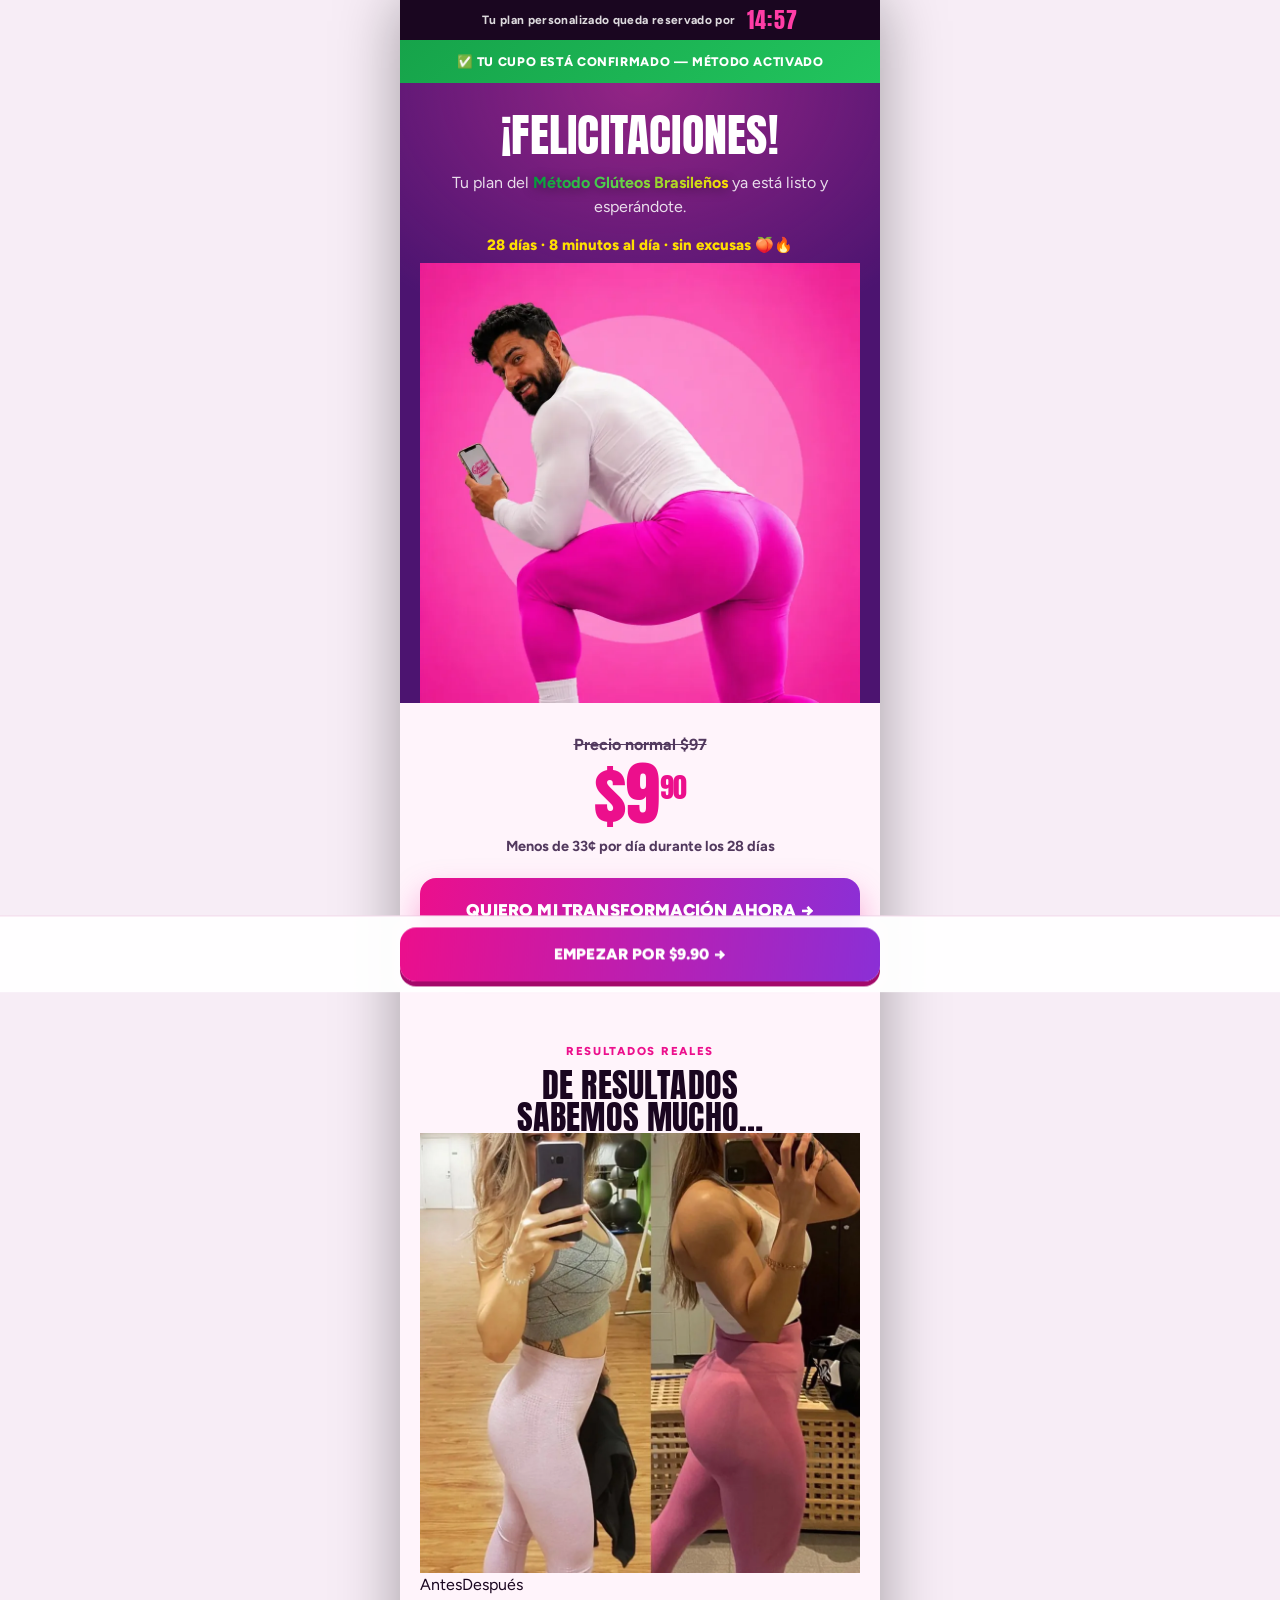
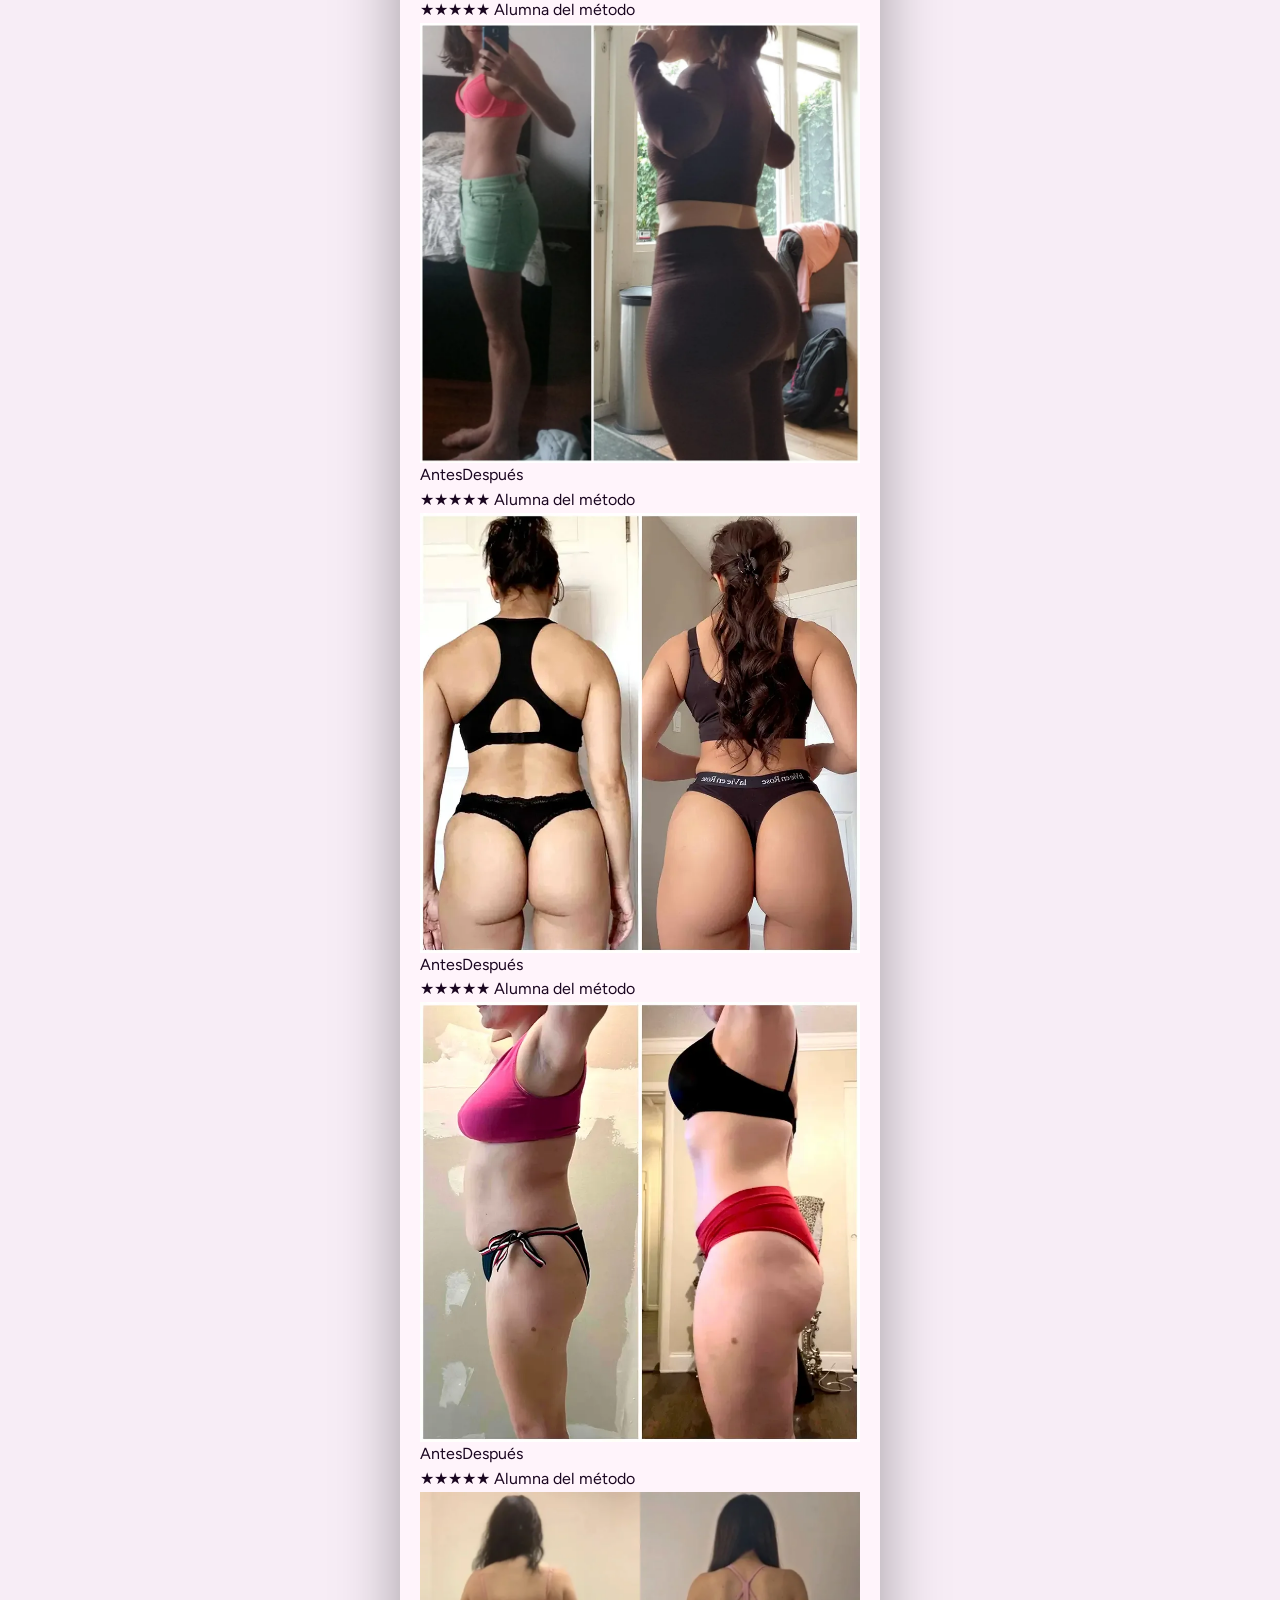
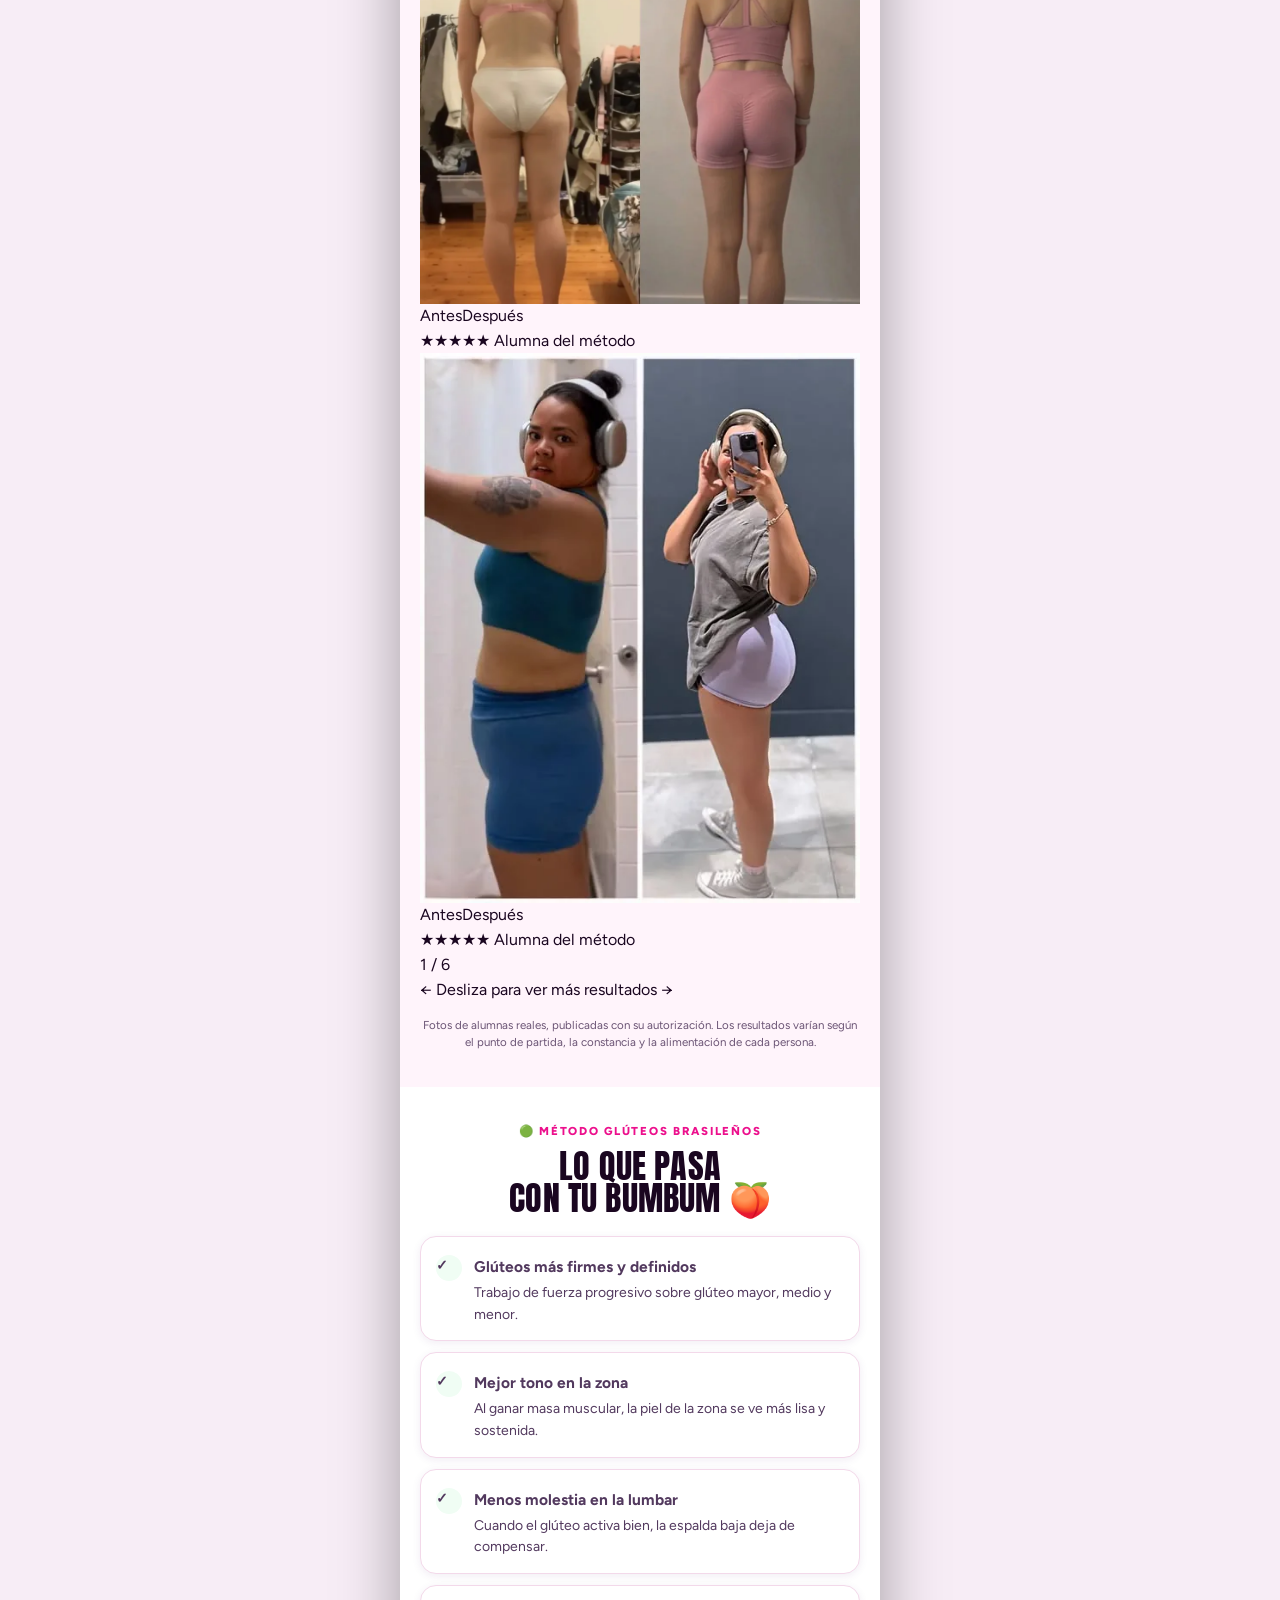
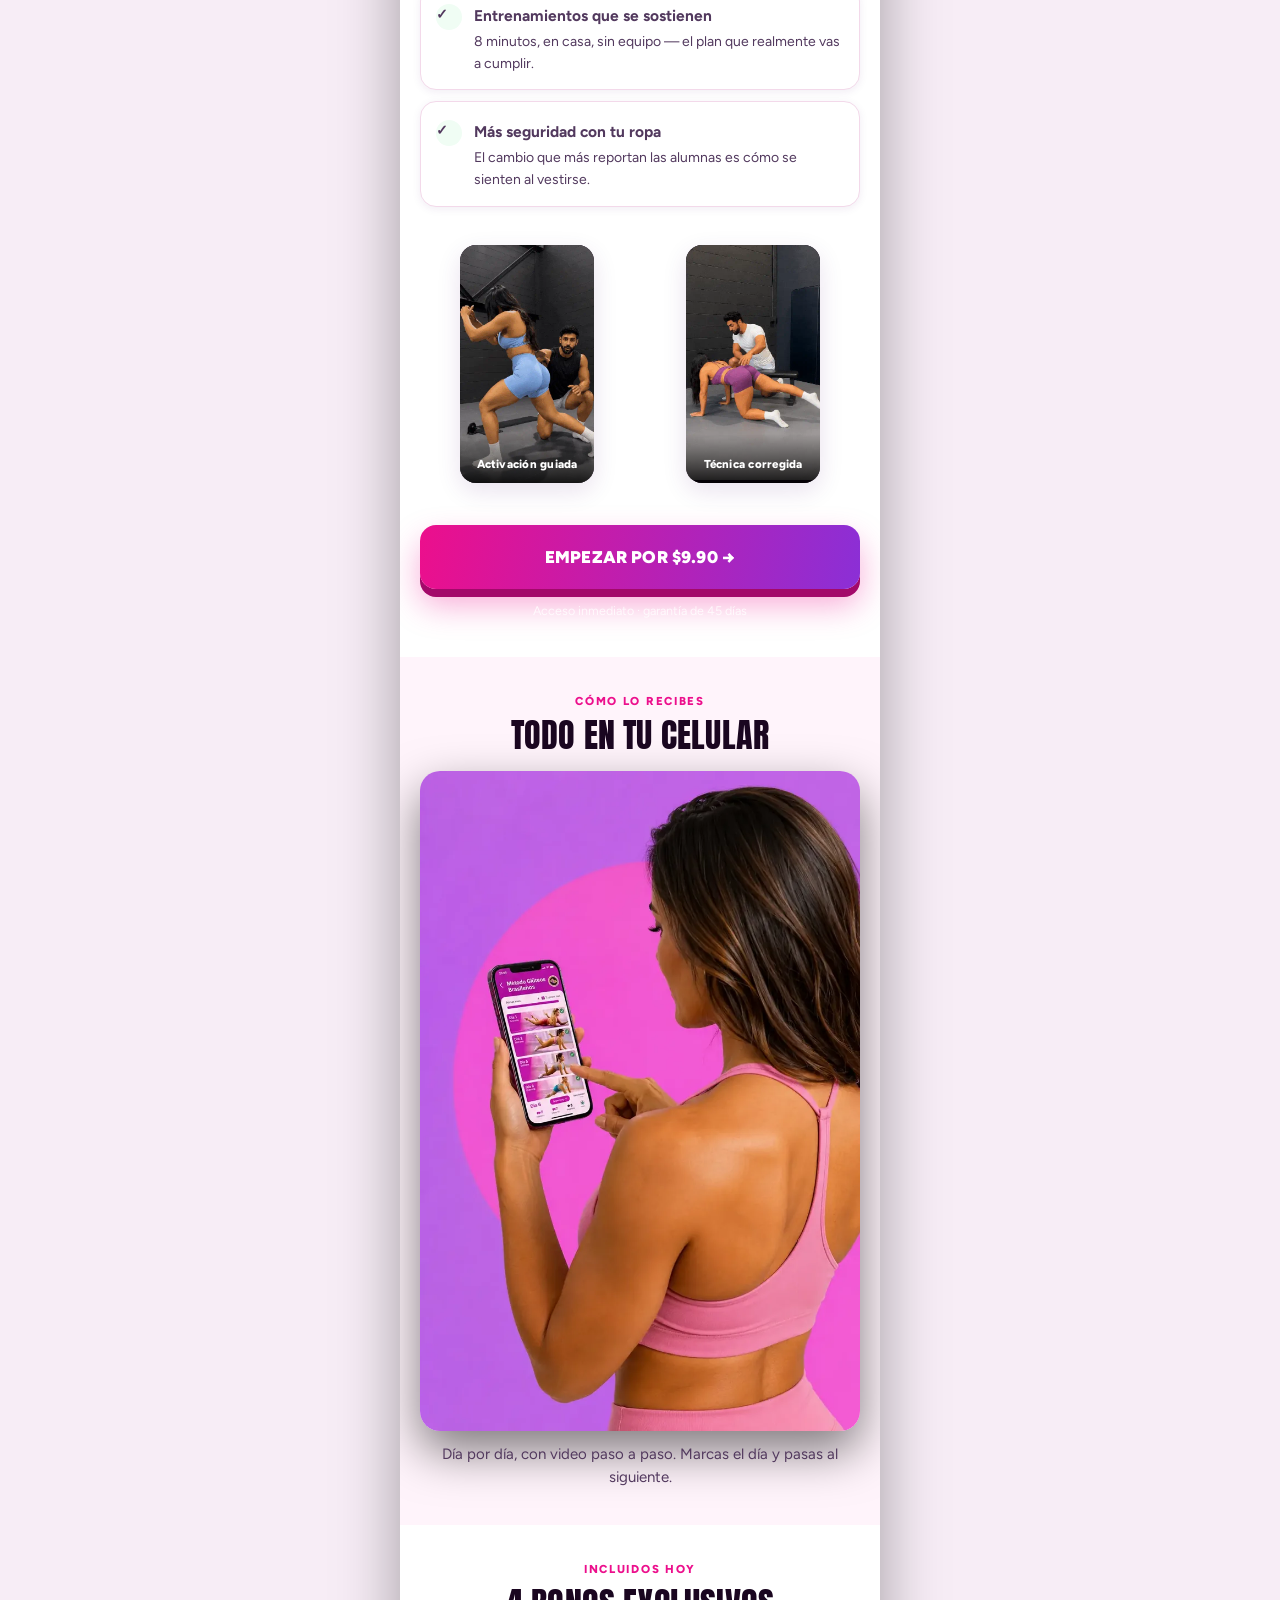
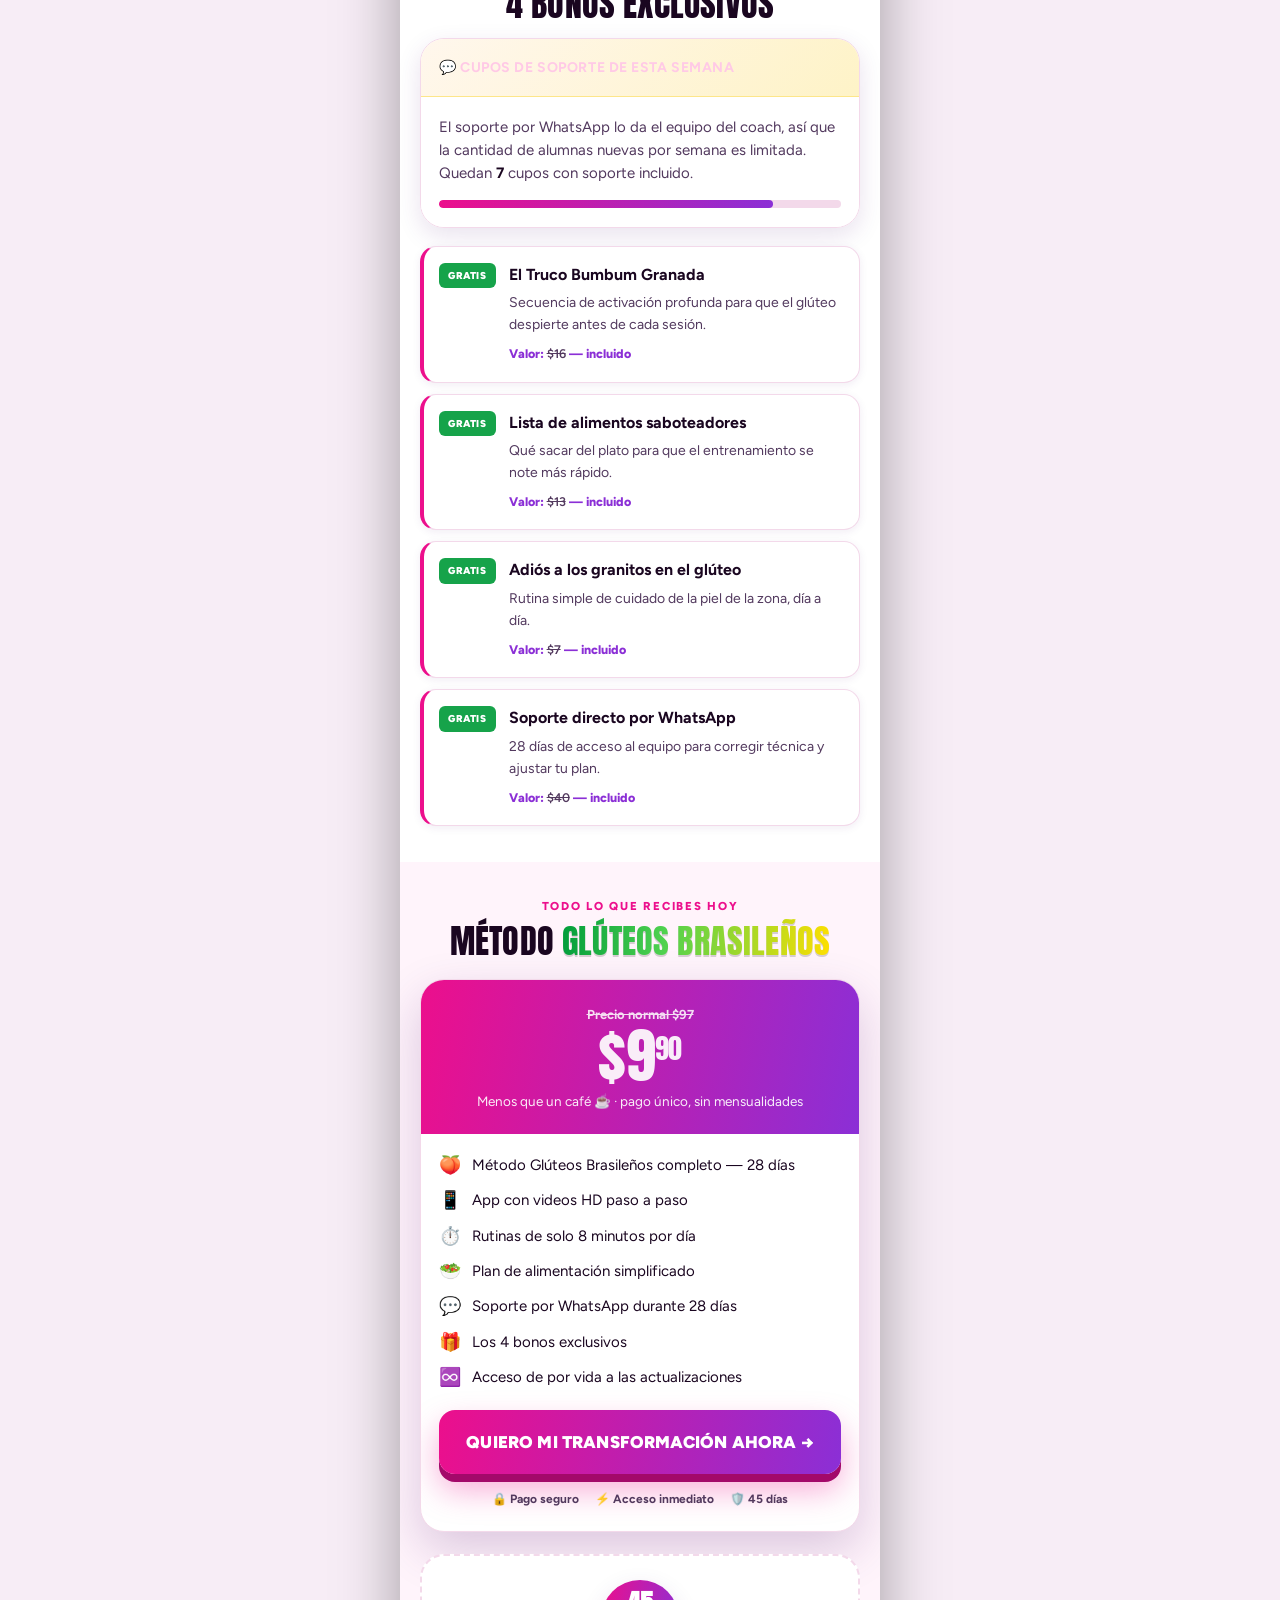
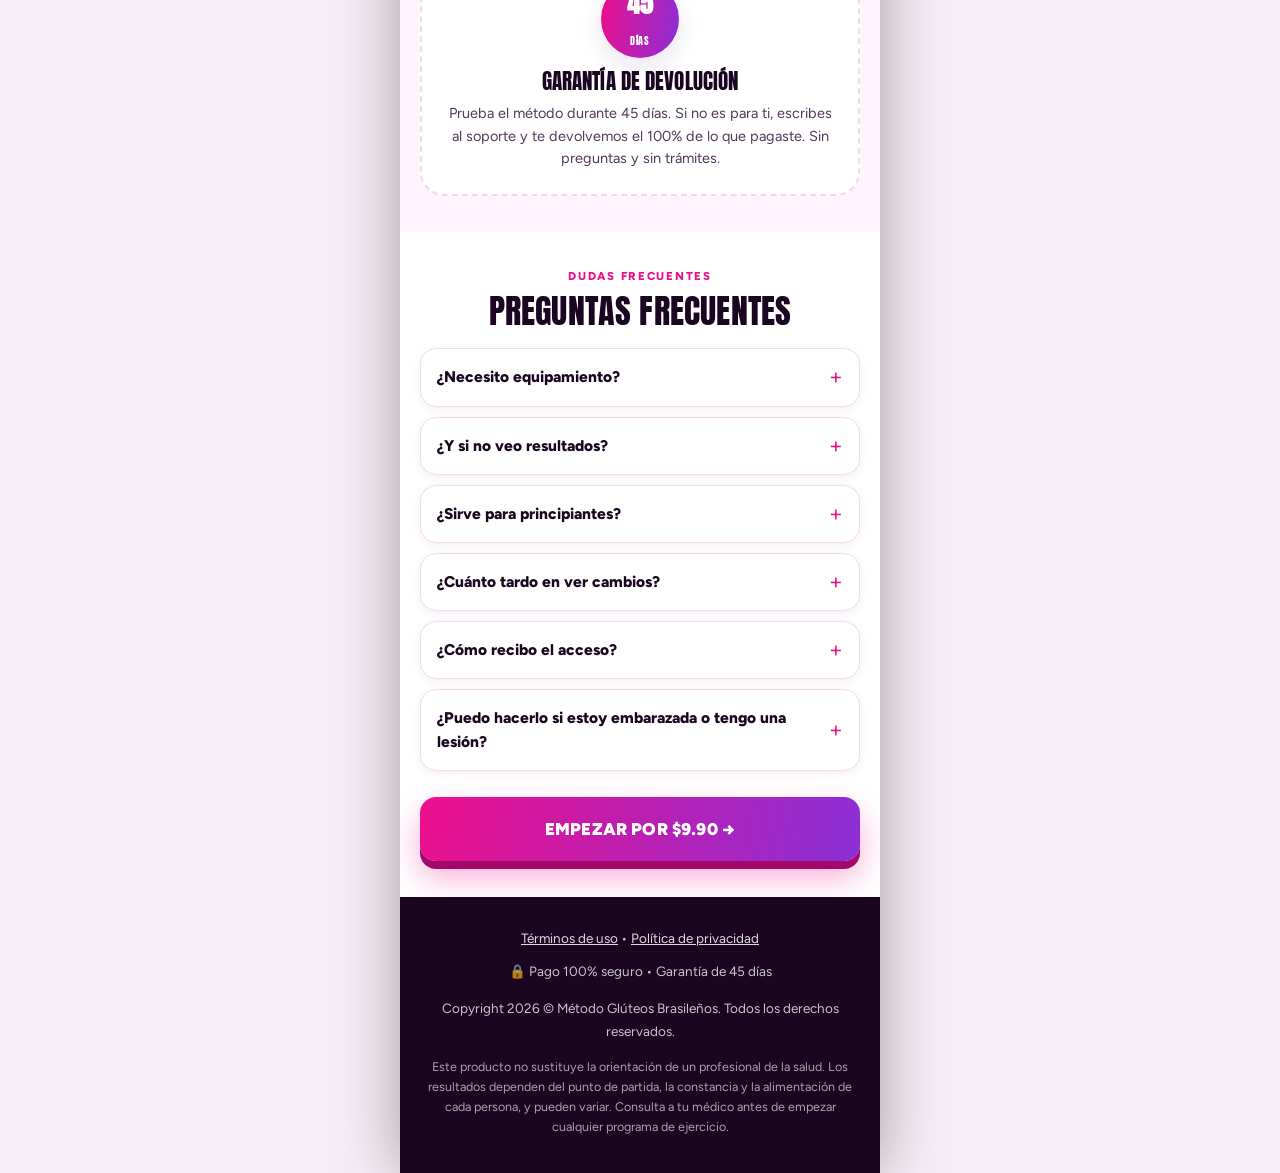
==== commit 41d5e8af: "Update oferta.html" ====
--- a/oferta.html
+++ b/oferta.html
@@ -4,8 +4,8 @@
 <meta charset="UTF-8">
 <meta name="viewport" content="width=device-width,initial-scale=1,viewport-fit=cover">
 <title>Método Glúteos Brasileños 🇧🇷 · Tu plan de 28 días</title>
-<meta name="description" content="28 días, 8 minutos por día, en casa y sin equipo. Acceso completo + 4 bonos y garantía de 45 días.">
-<meta name="theme-color" content="#1A0620">
+<meta name="description" content="28 días, 8 minutos por día, en casa y sin equipo. Acceso completo, 4 bonos y garantía de 45 días.">
+<meta name="theme-color" content="#2E0B44">
 
 <link rel="preconnect" href="https://fonts.googleapis.com">
 <link rel="preconnect" href="https://fonts.gstatic.com" crossorigin>
@@ -26,16 +26,20 @@
 
   <!-- ======= HERO ======= -->
   <header class="offer-hero">
-    <h1 class="display">¡Felicitaciones!</h1>
-    <p class="offer-hero__sub">
-      Tu plan del <strong class="br-word on-dark">Método Glúteos Brasileños</strong> ya está listo y esperándote.
-    </p>
-    <p class="offer-hero__meta">28 días · 8 minutos al día · sin excusas 🍑🔥</p>
+    <div class="offer-hero__inner">
+      <h1 class="display">¡Felicitaciones!</h1>
+      <p class="offer-hero__sub">
+        Tu plan del <strong class="br-word on-dark">Método Glúteos Brasileños</strong>
+        ya está listo y esperándote.
+      </p>
+      <p class="offer-hero__meta">28 días · 8 minutos al día · sin excusas 🍑🔥</p>
+    </div>
+
     <img class="offer-hero__img" src="assets/img/fotoprincipal_da_landingpage.webp"
          alt="Coach Luca con la app del método" width="900" height="900" fetchpriority="high">
   </header>
 
-  <!-- ======= PRECIO ======= -->
+  <!-- ======= PRECIO · CTA 1 ======= -->
   <section class="price">
     <p class="price__old">Precio normal $97</p>
     <p class="price__now display">$<sup></sup>9<sup>90</sup></p>
@@ -52,10 +56,97 @@
     </div>
   </section>
 
-  <!-- ======= QUÉ PASA CON TU CUERPO ======= -->
+  <!-- ======= PRUEBAS ======= -->
+  <section class="sec sec--tint">
+    <p class="sec__eyebrow">Resultados reales</p>
+    <h2 class="sec__title display">De resultados<br>sabemos mucho…</h2>
+
+    <div class="proofs">
+      <div class="proofs__rail" id="proofRail">
+        <article class="proofs__card">
+          <div class="proofs__img">
+            <img src="assets/img/prova1.webp" alt="Antes y después de una alumna del método" loading="lazy">
+            <div class="proofs__ba"><span>Antes</span><span>Después</span></div>
+          </div>
+          <div class="proofs__foot">
+            <span class="proofs__stars" aria-label="5 de 5">★★★★★</span>
+            <span class="proofs__days">Alumna del método</span>
+          </div>
+        </article>
+
+        <article class="proofs__card">
+          <div class="proofs__img">
+            <img src="assets/img/prova2.webp" alt="Antes y después de una alumna del método" loading="lazy">
+            <div class="proofs__ba"><span>Antes</span><span>Después</span></div>
+          </div>
+          <div class="proofs__foot">
+            <span class="proofs__stars" aria-label="5 de 5">★★★★★</span>
+            <span class="proofs__days">Alumna del método</span>
+          </div>
+        </article>
+
+        <article class="proofs__card">
+          <div class="proofs__img">
+            <img src="assets/img/prova3.webp" alt="Antes y después de una alumna del método" loading="lazy">
+            <div class="proofs__ba"><span>Antes</span><span>Después</span></div>
+          </div>
+          <div class="proofs__foot">
+            <span class="proofs__stars" aria-label="5 de 5">★★★★★</span>
+            <span class="proofs__days">Alumna del método</span>
+          </div>
+        </article>
+
+        <article class="proofs__card">
+          <div class="proofs__img">
+            <img src="assets/img/prova4.webp" alt="Antes y después de una alumna del método" loading="lazy">
+            <div class="proofs__ba"><span>Antes</span><span>Después</span></div>
+          </div>
+          <div class="proofs__foot">
+            <span class="proofs__stars" aria-label="5 de 5">★★★★★</span>
+            <span class="proofs__days">Alumna del método</span>
+          </div>
+        </article>
+
+        <article class="proofs__card">
+          <div class="proofs__img">
+            <img src="assets/img/prova5.webp" alt="Antes y después de una alumna del método" loading="lazy">
+            <div class="proofs__ba"><span>Antes</span><span>Después</span></div>
+          </div>
+          <div class="proofs__foot">
+            <span class="proofs__stars" aria-label="5 de 5">★★★★★</span>
+            <span class="proofs__days">Alumna del método</span>
+          </div>
+        </article>
+
+        <article class="proofs__card">
+          <div class="proofs__img">
+            <img src="assets/img/prova6.webp" alt="Antes y después de una alumna del método" loading="lazy">
+            <div class="proofs__ba"><span>Antes</span><span>Después</span></div>
+          </div>
+          <div class="proofs__foot">
+            <span class="proofs__stars" aria-label="5 de 5">★★★★★</span>
+            <span class="proofs__days">Alumna del método</span>
+          </div>
+        </article>
+      </div>
+
+      <div class="proofs__nav">
+        <div class="proofs__dots" id="proofDots" aria-hidden="true"></div>
+        <span class="proofs__count" id="proofCount">1 / 6</span>
+      </div>
+      <p class="proofs__hint">← Desliza para ver más resultados →</p>
+    </div>
+
+    <p class="disclaimer">
+      Fotos de alumnas reales, publicadas con su autorización. Los resultados varían
+      según el punto de partida, la constancia y la alimentación de cada persona.
+    </p>
+  </section>
+
+  <!-- ======= QUÉ CAMBIA ======= -->
   <section class="sec">
     <p class="sec__eyebrow">🟢 Método Glúteos Brasileños</p>
-    <h2 class="sec__title display">Lo que cambia en 28 días</h2>
+    <h2 class="sec__title display">Lo que pasa<br>con tu bumbum 🍑</h2>
 
     <div class="benefits">
       <div class="benefit">
@@ -85,7 +176,6 @@
       </div>
     </div>
 
-    <!-- GIFs del método -->
     <div class="gifs">
       <figure class="gif">
         <img src="assets/img/giflp1.webp" alt="Ejercicio de activación glútea guiado por el coach" loading="lazy">
@@ -97,31 +187,25 @@
       </figure>
     </div>
 
+    <!-- ======= CTA 2 ======= -->
+    <div style="margin-top:26px">
+      <a class="btn btn--pulse" href="#checkout" data-keep-utm data-cta="beneficios">
+        Empezar por $9.90 →
+      </a>
+      <span class="btn-note" style="color:rgba(255,255,255,.78)">
+        Acceso inmediato · garantía de 45 días
+      </span>
+    </div>
+  </section>
+
+  <!-- ======= LA APP ======= -->
+  <section class="sec sec--tint">
+    <p class="sec__eyebrow">Cómo lo recibes</p>
+    <h2 class="sec__title display">Todo en tu celular</h2>
     <img src="assets/img/imagemlandingpage-mulherusandoapp.webp"
          alt="Alumna siguiendo el plan en la app" loading="lazy"
-         style="margin-top:22px;border-radius:16px;box-shadow:var(--shadow-md)">
-    <p class="sec__lead">Todo dentro de la app, día por día, con video paso a paso.</p>
-  </section>
-
-  <!-- ======= PRUEBAS ======= -->
-  <section class="sec sec--tint">
-    <p class="sec__eyebrow">Resultados reales</p>
-    <h2 class="sec__title display">Alumnas del método</h2>
-    <p class="stars center" aria-label="5 de 5 estrellas" style="margin-top:8px">★★★★★</p>
-
-    <div class="rail">
-      <figure class="rail__item"><img src="assets/img/prova1.webp" alt="Antes y después de una alumna" loading="lazy"><figcaption class="rail__tag">Antes · Después</figcaption></figure>
-      <figure class="rail__item"><img src="assets/img/prova3.webp" alt="Antes y después de una alumna" loading="lazy"><figcaption class="rail__tag">Antes · Después</figcaption></figure>
-      <figure class="rail__item"><img src="assets/img/prova5.webp" alt="Antes y después de una alumna" loading="lazy"><figcaption class="rail__tag">Antes · Después</figcaption></figure>
-      <figure class="rail__item"><img src="assets/img/prova2.webp" alt="Antes y después de una alumna" loading="lazy"><figcaption class="rail__tag">Antes · Después</figcaption></figure>
-      <figure class="rail__item"><img src="assets/img/prova4.webp" alt="Antes y después de una alumna" loading="lazy"><figcaption class="rail__tag">Antes · Después</figcaption></figure>
-      <figure class="rail__item"><img src="assets/img/prova6.webp" alt="Antes y después de una alumna" loading="lazy"><figcaption class="rail__tag">Antes · Después</figcaption></figure>
-    </div>
-
-    <p class="disclaimer">
-      Fotos de alumnas reales, publicadas con su autorización. Los resultados varían
-      según el punto de partida, la constancia y la alimentación de cada persona.
-    </p>
+         style="margin-top:20px;border-radius:20px;box-shadow:0 20px 48px rgba(0,0,0,.5)">
+    <p class="sec__lead">Día por día, con video paso a paso. Marcas el día y pasas al siguiente.</p>
   </section>
 
   <!-- ======= BONOS ======= -->
@@ -131,13 +215,13 @@
 
     <!-- ================================================================
          ESCASEZ REAL
-         El soporte por WhatsApp sí tiene un límite verdadero: es tu
-         tiempo. Poné en SUPPORT_SLOTS de abajo cuántas alumnas podés
-         atender esta semana de verdad, y actualizalo cuando cambie.
+         El soporte por WhatsApp sí tiene un límite verdadero: es el
+         tiempo de tu equipo. Pon en SUPPORT_SLOTS cuántas alumnas
+         nuevas puedes atender esta semana de verdad, y actualízalo.
          ================================================================ -->
     <div class="note" style="margin-top:18px">
-      <div class="note__top" style="background:linear-gradient(135deg,#FDF2F8,#FCE7F3);border-bottom-color:#FBCFE8">
-        <b style="color:var(--magenta-deep)">💬 Cupos de soporte de esta semana</b>
+      <div class="note__top">
+        <b style="color:#FFC9E6">💬 Cupos de soporte de esta semana</b>
       </div>
       <div class="note__body">
         <p style="margin-top:0">
@@ -177,9 +261,9 @@
     </div>
   </section>
 
-  <!-- ======= OFERTA FINAL ======= -->
+  <!-- ======= OFERTA FINAL · CTA 3 ======= -->
   <section class="sec sec--tint">
-    <p class="sec__eyebrow">Todo lo que recibís hoy</p>
+    <p class="sec__eyebrow">Todo lo que recibes hoy</p>
     <h2 class="sec__title display">Método <span class="br-word">Glúteos Brasileños</span></h2>
 
     <div class="getbox">
@@ -214,7 +298,7 @@
       <div class="guarantee__seal"><b>45</b><span>DÍAS</span></div>
       <h3 class="display">Garantía de devolución</h3>
       <p>
-        Probá el método durante 45 días. Si no es para vos, escribís al soporte
+        Prueba el método durante 45 días. Si no es para ti, escribes al soporte
         y te devolvemos el 100% de lo que pagaste. Sin preguntas y sin trámites.
       </p>
     </div>
@@ -228,15 +312,15 @@
     <div class="faq">
       <details>
         <summary>¿Necesito equipamiento?</summary>
-        <p class="faq__a">No. El método usa solo el peso de tu cuerpo y podés hacerlo en casa en 8 minutos por día. Si tenés elásticos, hay variantes para sumarlos, pero no son obligatorios.</p>
+        <p class="faq__a">No. El método usa solo el peso de tu cuerpo y puedes hacerlo en casa en 8 minutos por día. Si tienes elásticos, hay variantes para sumarlos, pero no son obligatorios.</p>
       </details>
       <details>
         <summary>¿Y si no veo resultados?</summary>
-        <p class="faq__a">Tenés 45 días de garantía. Si no estás conforme, pedís el reembolso por el soporte y te devolvemos el 100%, sin preguntas.</p>
+        <p class="faq__a">Tienes 45 días de garantía. Si no estás conforme, pides el reembolso por el soporte y te devolvemos el 100%, sin preguntas.</p>
       </details>
       <details>
         <summary>¿Sirve para principiantes?</summary>
-        <p class="faq__a">Sí. Cada ejercicio tiene su video paso a paso y su versión más simple. Si nunca entrenaste glúteos, el plan arranca justo desde ahí.</p>
+        <p class="faq__a">Sí. Cada ejercicio tiene su video paso a paso y su versión más simple. Si nunca entrenaste glúteos, el plan empieza justo desde ahí.</p>
       </details>
       <details>
         <summary>¿Cuánto tardo en ver cambios?</summary>
@@ -244,12 +328,19 @@
       </details>
       <details>
         <summary>¿Cómo recibo el acceso?</summary>
-        <p class="faq__a">Apenas se confirma el pago te llega un email con tus datos de acceso. Si no lo ves, revisá spam o escribinos al soporte.</p>
+        <p class="faq__a">Apenas se confirma el pago te llega un email con tus datos de acceso. Si no lo ves, revisa spam o escríbenos al soporte.</p>
       </details>
       <details>
         <summary>¿Puedo hacerlo si estoy embarazada o tengo una lesión?</summary>
-        <p class="faq__a">Consultá primero con tu médico. El método es entrenamiento de fuerza y hay situaciones que necesitan indicación profesional antes de empezar.</p>
-      </details>
+        <p class="faq__a">Consulta primero con tu médico. El método es entrenamiento de fuerza y hay situaciones que necesitan indicación profesional antes de empezar.</p>
+      </details>
+    </div>
+
+    <!-- ======= CTA 4 ======= -->
+    <div style="margin-top:26px">
+      <a class="btn btn--pulse" href="#checkout" data-keep-utm data-cta="faq">
+        Empezar por $9.90 →
+      </a>
     </div>
   </section>
 
@@ -261,7 +352,7 @@
     <p class="foot__legal">
       Este producto no sustituye la orientación de un profesional de la salud.
       Los resultados dependen del punto de partida, la constancia y la alimentación
-      de cada persona, y pueden variar. Consultá a tu médico antes de empezar
+      de cada persona, y pueden variar. Consulta a tu médico antes de empezar
       cualquier programa de ejercicio.
     </p>
   </footer>
@@ -283,35 +374,31 @@
   'use strict';
 
   /* ================================================================
-     1) CHECKOUT
-     Reemplazá por tu link de Hotmart cuando esté disponible.
-     Los UTM del anuncio se agregan solos (data-keep-utm).
+     1) CHECKOUT — reemplaza por tu link de Hotmart.
+     Los UTM se agregan solos desde sessionStorage.
      ================================================================ */
   var CHECKOUT = 'https://pay.hotmart.com/TU-CODIGO-AQUI?checkoutMode=10';
 
   /* ================================================================
-     2) CUENTA REGRESIVA
-     Es una reserva real de plan personalizado: 15 minutos desde que
-     la lead llega. No se reinicia si recarga la página — se guarda
-     en sessionStorage. Cuando llega a cero el botón sigue activo,
-     solo cambia el mensaje. Si preferís una fecha fija de cierre de
-     campaña, poné el ISO en DEADLINE_ISO y borrá RESERVE_MINUTES.
+     2) CUENTA REGRESIVA — reserva real de 15 min desde que llega.
+     No se reinicia al recargar. Para fecha fija de cierre de campaña,
+     pon el ISO en DEADLINE_ISO y borra RESERVE_MINUTES.
      ================================================================ */
   var RESERVE_MINUTES = 15;
   var DEADLINE_ISO    = null;   // ej: '2026-08-31T23:59:00-05:00'
 
   /* ================================================================
-     3) CUPOS DE SOPORTE
-     Poné acá cuántas alumnas nuevas puede atender tu equipo esta
-     semana de verdad, y cuántas ya entraron. Actualizalo seguido.
+     3) CUPOS DE SOPORTE — pon el número real de tu equipo.
      ================================================================ */
   var SUPPORT_SLOTS = { total: 40, taken: 33 };
 
   /* ---------------------------------------------------------------- */
 
+  /* ViewContent al cargar. El InitiateCheckout va SOLO en el clic,
+     nunca al abrir la página: si no, el evento se infla y pierdes la
+     lectura real del embudo en el Pixel. */
   Funnel.track('ViewContent', { content_name: 'oferta', value: 9.9, currency: 'USD' });
 
-  /* Checkout en todos los botones */
   document.querySelectorAll('a[href="#checkout"]').forEach(function (a) {
     a.href = Funnel.withUTM(CHECKOUT);
     a.addEventListener('click', function () {
@@ -353,16 +440,40 @@
     document.getElementById('slotsBar').style.width = pct + '%';
   });
 
-  /* --- CTA fija: aparece al pasar el primer botón --- */
+  /* --- carrusel de pruebas: puntos + contador --- */
+  var rail  = document.getElementById('proofRail');
+  var dots  = document.getElementById('proofDots');
+  var count = document.getElementById('proofCount');
+  if (rail) {
+    var cards = rail.children;
+    for (var i = 0; i < cards.length; i++) {
+      var d = document.createElement('span');
+      d.className = 'proofs__dot' + (i === 0 ? ' is-on' : '');
+      dots.appendChild(d);
+    }
+    var last = 0;
+    rail.addEventListener('scroll', function () {
+      var idx = Math.round(rail.scrollLeft / (rail.scrollWidth / cards.length));
+      idx = Math.max(0, Math.min(cards.length - 1, idx));
+      if (idx === last) return;
+      last = idx;
+      count.textContent = (idx + 1) + ' / ' + cards.length;
+      for (var j = 0; j < dots.children.length; j++) {
+        dots.children[j].classList.toggle('is-on', j === idx);
+      }
+    }, { passive: true });
+  }
+
+  /* --- CTA fija --- */
   var sticky = document.getElementById('stickyCta');
   var anchor = document.querySelector('.price .btn');
-  if ('IntersectionObserver' in window) {
+  if ('IntersectionObserver' in window && anchor) {
     new IntersectionObserver(function (e) {
       sticky.classList.toggle('is-on', !e[0].isIntersecting && e[0].boundingClientRect.top < 0);
     }, { threshold: 0 }).observe(anchor);
   }
 
-  /* --- profundidad de scroll, útil para optimizar la página --- */
+  /* --- profundidad de scroll --- */
   var marks = [25, 50, 75, 100], hit = {};
   window.addEventListener('scroll', function () {
     var p = Math.round(window.scrollY / (document.body.scrollHeight - innerHeight) * 100);
--- a/css/style.css
+++ b/css/style.css
@@ -240,8 +240,10 @@
   height:34px;width:auto;border-radius:6px;flex:0 0 auto;
 }
 .quiz-back{
-  font-size:22px;line-height:1;color:var(--ink-soft);padding:4px 8px;
-  border-radius:8px;flex:0 0 auto;
+  font-size:22px;line-height:1;color:var(--ink-soft);
+  min-width:44px;min-height:44px;              /* mínimo táctil */
+  display:grid;place-items:center;
+  border-radius:10px;flex:0 0 auto;margin-left:-8px;
 }
 .quiz-back:focus-visible{outline:2px solid var(--magenta);}
 .quiz-count{
@@ -412,49 +414,77 @@
    PÁGINA DE LA VSL
    ========================================================= */
 .vsl{background:var(--ink);min-height:100vh;color:var(--white);}
-.vsl__inner{max-width:var(--shell);margin:0 auto;padding:26px var(--pad) 44px;}
-.vsl__badge{
-  display:inline-flex;align-items:center;gap:8px;
-  background:rgba(22,163,74,.16);border:1px solid rgba(34,197,94,.4);
-  color:#4ADE80;font-size:12px;font-weight:800;letter-spacing:.07em;
-  text-transform:uppercase;padding:8px 15px;border-radius:99px;
-}
-.vsl h1{font-size:clamp(30px,8.6vw,40px);margin-top:16px;}
-.vsl h1 span{color:var(--magenta-soft);}
-.vsl__sub{font-size:16px;color:rgba(255,255,255,.78);margin-top:12px;}
+.vsl__inner{max-width:var(--shell);margin:0 auto;padding:22px var(--pad) 46px;}
+
+/* ---------- CABECERA ---------- */
+.vhero{position:relative;text-align:center;padding:6px 0 24px;}
+.vhero::before{
+  content:'';position:absolute;left:50%;top:-56px;transform:translateX(-50%);
+  width:min(360px,105vw);height:290px;pointer-events:none;
+  background:radial-gradient(circle,rgba(236,15,140,.34) 0%,rgba(139,47,214,.15) 44%,transparent 70%);
+  filter:blur(8px);
+}
+.vhero > *{position:relative;}
+
+/* Badge — punto latiendo + barrido de brillo */
+.vhero__badge{
+  display:inline-flex;align-items:center;gap:9px;
+  padding:8px 16px 8px 13px;border-radius:99px;
+  background:linear-gradient(120deg,rgba(236,15,140,.18),rgba(139,47,214,.18));
+  border:1px solid rgba(255,61,166,.45);
+  box-shadow:0 0 0 4px rgba(236,15,140,.06),0 6px 22px rgba(236,15,140,.2);
+  font-size:10.5px;font-weight:900;letter-spacing:.15em;text-transform:uppercase;
+  color:#FFA9D6;position:relative;overflow:hidden;
+}
+.vhero__badge span{position:relative;}
+.vhero__badge::after{
+  content:'';position:absolute;top:0;bottom:0;left:-70px;width:44px;
+  background:linear-gradient(100deg,transparent,rgba(255,255,255,.3),transparent);
+  animation:shine 3.6s ease-in-out infinite;
+}
+@keyframes shine{0%{left:-70px;}55%{left:120%;}100%{left:120%;}}
+
+.vhero__dot{
+  width:8px;height:8px;border-radius:50%;background:var(--magenta-soft);flex:0 0 auto;
+  animation:ping 1.9s ease-out infinite;
+}
+@keyframes ping{
+  0%{box-shadow:0 0 0 0 rgba(255,61,166,.6);}
+  70%{box-shadow:0 0 0 9px rgba(255,61,166,0);}
+  100%{box-shadow:0 0 0 0 rgba(255,61,166,0);}
+}
+
+.vhero__title{
+  font-family:'Anton',Impact,sans-serif;font-weight:400;text-transform:uppercase;
+  font-size:clamp(38px,11.8vw,54px);line-height:.92;letter-spacing:.005em;margin-top:17px;
+}
+.vhero__title span{
+  display:block;
+  background:linear-gradient(96deg,#FF3DA6 0%,#E96BE0 46%,#B98CFF 100%);
+  -webkit-background-clip:text;background-clip:text;
+  -webkit-text-fill-color:transparent;color:transparent;
+  filter:drop-shadow(0 3px 15px rgba(236,15,140,.45));
+}
+.vhero__rule{
+  width:54px;height:3px;border-radius:99px;margin:16px auto 0;
+  background:linear-gradient(90deg,var(--magenta),var(--purple));
+}
+.vhero__sub{
+  font-size:15.5px;line-height:1.5;color:rgba(255,255,255,.7);
+  margin:14px auto 0;max-width:300px;
+}
+.vhero__sub b{color:var(--white);font-weight:800;}
+
+/* ---------- PLAYER ---------- */
 .vsl__frame{
-  margin-top:22px;border-radius:var(--r-md);overflow:hidden;
-  background:#000;border:1px solid rgba(255,255,255,.12);
-  box-shadow:0 20px 50px rgba(0,0,0,.5);
-}
-.vsl__ratio{position:relative;width:100%;padding-top:177.78%;} /* 9:16 vertical */
-.vsl__ratio > *{position:absolute;inset:0;width:100%;height:100%;border:0;}
-.vsl__placeholder{
-  display:grid;place-content:center;justify-items:center;gap:12px;text-align:center;
-  padding:26px;color:rgba(255,255,255,.55);
-  background:repeating-linear-gradient(45deg,#141414,#141414 12px,#1B1B1B 12px,#1B1B1B 24px);
-}
-.vsl__placeholder code{
-  font-size:12px;background:rgba(255,255,255,.08);padding:5px 9px;border-radius:6px;
-  color:var(--magenta-soft);
-}
-.vsl__audio{
-  margin-top:14px;font-size:13.5px;color:rgba(255,255,255,.6);text-align:center;
-}
-.vsl__lock{
-  margin-top:28px;padding:20px 18px;text-align:center;
-  border:1px dashed rgba(255,255,255,.22);border-radius:var(--r-md);
-  background:rgba(255,255,255,.03);
-}
-.vsl__lock b{font-size:15px;color:rgba(255,255,255,.9);}
-.vsl__lock p{font-size:13.5px;color:rgba(255,255,255,.55);margin-top:6px;}
-.vsl__cta{margin-top:26px;animation:fadeUp .5s ease both;}
-.vsl__points{
-  margin-top:30px;display:flex;flex-direction:column;gap:12px;
-  border-top:1px solid rgba(255,255,255,.1);padding-top:24px;
-}
-.vsl__point{display:flex;gap:11px;font-size:14.5px;color:rgba(255,255,255,.8);}
-.vsl__point b{color:var(--white);}
+  border-radius:var(--r-md);overflow:hidden;background:#000;
+  box-shadow:0 22px 55px rgba(0,0,0,.55),0 0 0 1px rgba(255,255,255,.09);
+}
+.vsl__frame > vturb-smartplayer,
+.vsl__frame > div[id^="vid"]{display:block;width:100%;}
+.vsl__frame iframe{display:block;width:100%;border:0;}
+
+/* ---------- BLOQUEO / CTA ---------- */
 
 /* =========================================================
    PÁGINA DE OFERTA
@@ -633,11 +663,11 @@
 
 /* Footer */
 .foot{
-  background:var(--ink);color:rgba(255,255,255,.6);
-  padding:30px var(--pad) 36px;text-align:center;font-size:12.5px;line-height:1.7;
+  background:var(--ink);color:rgba(255,255,255,.76);
+  padding:30px var(--pad) 36px;text-align:center;font-size:13.5px;line-height:1.7;
 }
 .foot a{color:rgba(255,255,255,.85);}
-.foot__legal{margin-top:14px;font-size:11px;opacity:.65;line-height:1.6;}
+.foot__legal{margin-top:14px;font-size:12.5px;opacity:.82;line-height:1.6;}
 
 /* CTA fija abajo */
 .stickycta{
@@ -698,3 +728,247 @@
   position:absolute;width:1px;height:1px;padding:0;margin:-1px;
   overflow:hidden;clip:rect(0,0,0,0);white-space:nowrap;border:0;
 }
+
+/* =========================================================
+   ==========  TEMA OSCURO DEL QUIZ (index.html)  ==========
+   Todo va scopeado a body.quiz-page para no tocar oferta.html
+   ========================================================= */
+body.quiz-page{background:var(--ink);}
+.quiz-page .shell{background:var(--ink);color:var(--white);}
+
+/* ---------- PANTALLA 1 · PRE-QUIZ ---------- */
+.prehero{position:relative;display:flex;flex-direction:column;text-align:center;}
+
+/* ---- Titular arriba de todo ---- */
+.prehero__head{padding:20px var(--pad) 0;}
+.prehero h1{
+  font-family:'Anton',Impact,sans-serif;font-weight:400;text-transform:uppercase;
+  font-size:clamp(25px,7.3vw,33px);line-height:1;letter-spacing:.004em;
+}
+.prehero h1 em{
+  font-style:normal;display:block;margin-top:5px;
+  background:linear-gradient(96deg,#FF3DA6 0%,#E96BE0 50%,#B98CFF 100%);
+  -webkit-background-clip:text;background-clip:text;
+  -webkit-text-fill-color:transparent;color:transparent;
+  filter:drop-shadow(0 3px 16px rgba(236,15,140,.42));
+}
+
+/* ---- Foto ----
+   La imagen original es 941x1672 (1,78:1): a ancho completo mide 693px
+   y se comía la pantalla entera. El recorte deja fuera solo el techo y
+   el piso — object-position 54% mantiene las dos caras, la flecha y el
+   cartel dentro del encuadre. No tocar sin recalcular. */
+.prehero__media{
+  position:relative;margin:18px var(--pad) 0;
+  border-radius:var(--r-lg);overflow:hidden;
+  box-shadow:0 18px 44px rgba(0,0,0,.5),0 0 0 1px rgba(255,255,255,.08);
+}
+.prehero__media img{
+  width:100%;display:block;
+  height:54vh;height:54svh;
+  min-height:320px;max-height:410px;
+  object-fit:cover;object-position:50% 54%;
+}
+/* Halo de marca detrás de la foto */
+.prehero__media::before{
+  content:'';position:absolute;inset:-18px;z-index:-1;border-radius:inherit;
+  background:radial-gradient(60% 50% at 50% 50%,rgba(236,15,140,.3),transparent 70%);
+  filter:blur(14px);pointer-events:none;
+}
+
+/* ---- Texto de apoyo + botón ---- */
+.prehero__body{padding:22px var(--pad) 36px;}
+.prehero__sub{
+  font-size:16.5px;font-weight:800;color:var(--white);
+  margin:0 auto;max-width:330px;
+}
+.prehero__sub2{
+  font-size:15.5px;font-weight:600;color:rgba(255,255,255,.84);
+  margin:10px auto 0;max-width:340px;
+}
+.prehero__kicker{
+  margin-top:18px;font-size:15px;font-weight:900;color:var(--br-yellow);
+  text-transform:uppercase;letter-spacing:.03em;
+}
+.prehero__arrows{font-size:21px;letter-spacing:5px;margin:6px 0 16px;}
+.prehero__warn{
+  margin-top:18px;display:inline-flex;align-items:center;gap:7px;
+  background:rgba(255,255,255,.05);border:1px solid rgba(255,255,255,.14);
+  padding:10px 16px;border-radius:99px;font-size:13.5px;font-weight:600;
+  color:rgba(255,255,255,.84);
+}
+
+/* ---------- PANTALLA 2 · COACH ---------- */
+.quiz-page .coach{background:transparent;padding:28px var(--pad) 34px;}
+.quiz-page .coach__head h2{color:var(--white);}
+.quiz-page .coach__card{
+  background:rgba(255,255,255,.045);border:1px solid rgba(255,255,255,.1);
+  box-shadow:0 20px 50px rgba(0,0,0,.45);
+}
+.quiz-page .coach__name{color:var(--white);}
+.quiz-page .coach__role{color:var(--magenta-soft);}
+.quiz-page .coach__bio{color:rgba(255,255,255,.82);font-size:15px;}
+.quiz-page .coach__bio strong{color:var(--white);}
+.quiz-page .stat{background:rgba(255,255,255,.06);}
+.quiz-page .stat b{color:var(--magenta-soft);}
+.quiz-page .stat span{color:rgba(255,255,255,.78);font-size:11.5px;}
+
+/* Nombre + sello de verificado */
+.coach__title{display:flex;align-items:center;gap:8px;flex-wrap:wrap;}
+.verified{
+  width:21px;height:21px;flex:0 0 auto;display:block;
+  filter:drop-shadow(0 2px 6px rgba(236,15,140,.5));
+}
+
+/* ---------- PRUEBAS EN LOOP INFINITO ---------- */
+.quiz-page .proof{background:transparent;padding:26px 0 34px;}
+.quiz-page .proof__head h2{color:var(--white);}
+.quiz-page .proof__meta{color:rgba(255,255,255,.82);font-size:14.5px;}
+.quiz-page .disclaimer{color:rgba(255,255,255,.74);font-size:13px;padding:0 var(--pad);}
+
+.marquee{
+  position:relative;overflow:hidden;margin-top:20px;
+  /* Difumina los bordes para que el loop no tenga corte visible */
+  -webkit-mask-image:linear-gradient(90deg,transparent 0,#000 6%,#000 94%,transparent 100%);
+          mask-image:linear-gradient(90deg,transparent 0,#000 6%,#000 94%,transparent 100%);
+}
+.marquee__track{
+  display:flex;gap:12px;width:max-content;
+  animation:marquee 34s linear infinite;
+}
+.marquee:hover .marquee__track,
+.marquee:focus-within .marquee__track{animation-play-state:paused;}
+@keyframes marquee{
+  from{transform:translate3d(0,0,0);}
+  to  {transform:translate3d(-50%,0,0);}
+}
+.marquee__item{
+  flex:0 0 42vw;max-width:196px;
+  border-radius:var(--r-md);overflow:hidden;position:relative;
+  background:rgba(255,255,255,.05);border:1px solid rgba(255,255,255,.1);
+}
+.marquee__item img{width:100%;display:block;}
+.marquee__tag{
+  position:absolute;left:8px;bottom:8px;
+  background:rgba(26,6,32,.8);color:var(--white);
+  font-size:11px;font-weight:800;padding:5px 10px;border-radius:99px;
+  letter-spacing:.03em;backdrop-filter:blur(4px);
+}
+@media (prefers-reduced-motion:reduce){
+  .marquee{overflow-x:auto;scroll-snap-type:x mandatory;padding:0 var(--pad);}
+  .marquee__track{animation:none;}
+  .marquee__item{scroll-snap-align:center;}
+}
+
+/* ---------- ENCABEZADO DEL QUIZ ---------- */
+.quiz-page .quiz-head{
+  background:rgba(26,6,32,.92);backdrop-filter:blur(10px);
+  border-bottom:1px solid rgba(255,255,255,.1);
+}
+.quiz-head__logo{height:52px;}          /* más grande, como pediste */
+.quiz-page .quiz-back{color:rgba(255,255,255,.8);}
+.quiz-page .quiz-count{color:rgba(255,255,255,.74);font-size:12.5px;}
+.quiz-page .bar{background:rgba(255,255,255,.12);}
+
+/* ---------- PREGUNTAS ---------- */
+.quiz-page .q__title{color:var(--white);}
+.quiz-page .q__hint{color:rgba(255,255,255,.8);font-size:14.5px;}
+.quiz-page .q__label{color:var(--magenta-soft);}
+
+.quiz-page .opt{
+  background:rgba(255,255,255,.05);border-color:rgba(255,255,255,.12);
+  color:var(--white);
+}
+.quiz-page .opt:hover{
+  background:rgba(236,15,140,.1);border-color:rgba(255,61,166,.5);
+}
+.quiz-page .opt.is-picked{
+  background:rgba(236,15,140,.16);border-color:var(--magenta);
+  box-shadow:0 0 0 3px rgba(236,15,140,.14);
+}
+.quiz-page .opt__ico{background:rgba(255,255,255,.08);}
+.quiz-page .opt.is-picked .opt__ico{background:var(--magenta);}
+.quiz-page .opt--photo img{background:rgba(255,255,255,.06);}
+.quiz-page .opt--photo span{color:var(--white);}
+
+/* ---------- PASO EDUCATIVO (oscuro) ---------- */
+.quiz-page .note{
+  border:1px solid rgba(255,255,255,.1);
+  box-shadow:0 20px 48px rgba(0,0,0,.5);
+  background:linear-gradient(165deg,rgba(139,47,214,.16),rgba(26,6,32,.4));
+}
+.quiz-page .note__top{
+  background:linear-gradient(120deg,rgba(236,15,140,.2),rgba(139,47,214,.2));
+  border-bottom:1px solid rgba(255,255,255,.1);
+}
+.quiz-page .note__top b{color:#FFC9E6;}
+.quiz-page .note__body{background:transparent;}
+.quiz-page .note__body h3{color:var(--white);font-size:22px;line-height:1.18;}
+.quiz-page .note__body p{color:rgba(255,255,255,.85);font-size:16px;}
+.quiz-page .note__body strong{color:var(--white);}
+.quiz-page .note__good{
+  background:rgba(22,163,74,.12);border:1px solid rgba(74,222,128,.28);
+}
+.quiz-page .note__good b{color:#4ADE80;}
+.quiz-page .note__good p{color:rgba(220,252,231,.95);font-size:15.5px;}
+
+/* Cita destacada dentro del paso educativo */
+.pull{
+  margin-top:16px;padding:14px 16px;border-radius:var(--r-md);
+  border-left:3px solid var(--magenta);
+  background:rgba(236,15,140,.09);
+  font-size:15.5px;font-weight:700;color:#FFD6EC;line-height:1.4;
+}
+
+/* ---------- RESULTADO (oscuro) ---------- */
+.quiz-page .result{background:transparent;}
+.quiz-page .result__badge{
+  background:rgba(255,255,255,.06);border:1px solid rgba(255,255,255,.14);
+  color:#FFA9D6;box-shadow:none;
+}
+.quiz-page .result__title{color:var(--white);}
+.quiz-page .result__title span{
+  background:linear-gradient(96deg,#FF3DA6,#B98CFF);
+  -webkit-background-clip:text;background-clip:text;
+  -webkit-text-fill-color:transparent;color:transparent;
+}
+.quiz-page .profile{
+  background:rgba(255,255,255,.05);border:1px solid rgba(255,255,255,.1);
+  box-shadow:0 20px 48px rgba(0,0,0,.45);
+}
+.quiz-page .profile__line{color:rgba(255,255,255,.84);font-size:15.5px;}
+.quiz-page .profile__line strong{color:var(--white);}
+.quiz-page .result h3{color:var(--white);}
+
+/* Tarjetas del plan — entran escalonadas con brillo lateral */
+.quiz-page .plan__row{
+  background:rgba(255,255,255,.05);border:1px solid rgba(255,255,255,.1);
+  box-shadow:none;position:relative;overflow:hidden;
+  opacity:0;transform:translateY(14px);
+  animation:planIn .55s cubic-bezier(.2,.9,.3,1) forwards;
+}
+.quiz-page .plan__row::before{
+  content:'';position:absolute;left:0;top:0;bottom:0;width:3px;
+  background:linear-gradient(180deg,var(--magenta),var(--purple));
+}
+.quiz-page .plan__row:nth-child(1){animation-delay:.15s;}
+.quiz-page .plan__row:nth-child(2){animation-delay:.32s;}
+.quiz-page .plan__row:nth-child(3){animation-delay:.49s;}
+@keyframes planIn{to{opacity:1;transform:none;}}
+.quiz-page .plan__ico{background:rgba(236,15,140,.16);}
+.quiz-page .plan__txt b{color:#FFA9D6;}
+.quiz-page .plan__txt span{color:rgba(255,255,255,.82);font-size:14.5px;}
+
+.quiz-page .score{
+  background:rgba(255,255,255,.05);border:1px solid rgba(255,255,255,.1);
+  box-shadow:0 20px 48px rgba(0,0,0,.45);
+}
+.quiz-page .score__bg{stroke:rgba(255,255,255,.12);}
+.quiz-page .score__num{color:var(--white);}
+.quiz-page .score__num small{color:rgba(255,255,255,.74);}
+.quiz-page .score__cap{color:rgba(255,255,255,.85);font-size:15.5px;}
+.quiz-page .score__cap strong{color:var(--white);}
+.quiz-page .score__how{color:rgba(255,255,255,.74);font-size:13px;}
+
+/* Nota bajo los botones — en oscuro necesita más peso que en claro */
+.quiz-page .btn-note{color:rgba(255,255,255,.8);font-size:14px;}
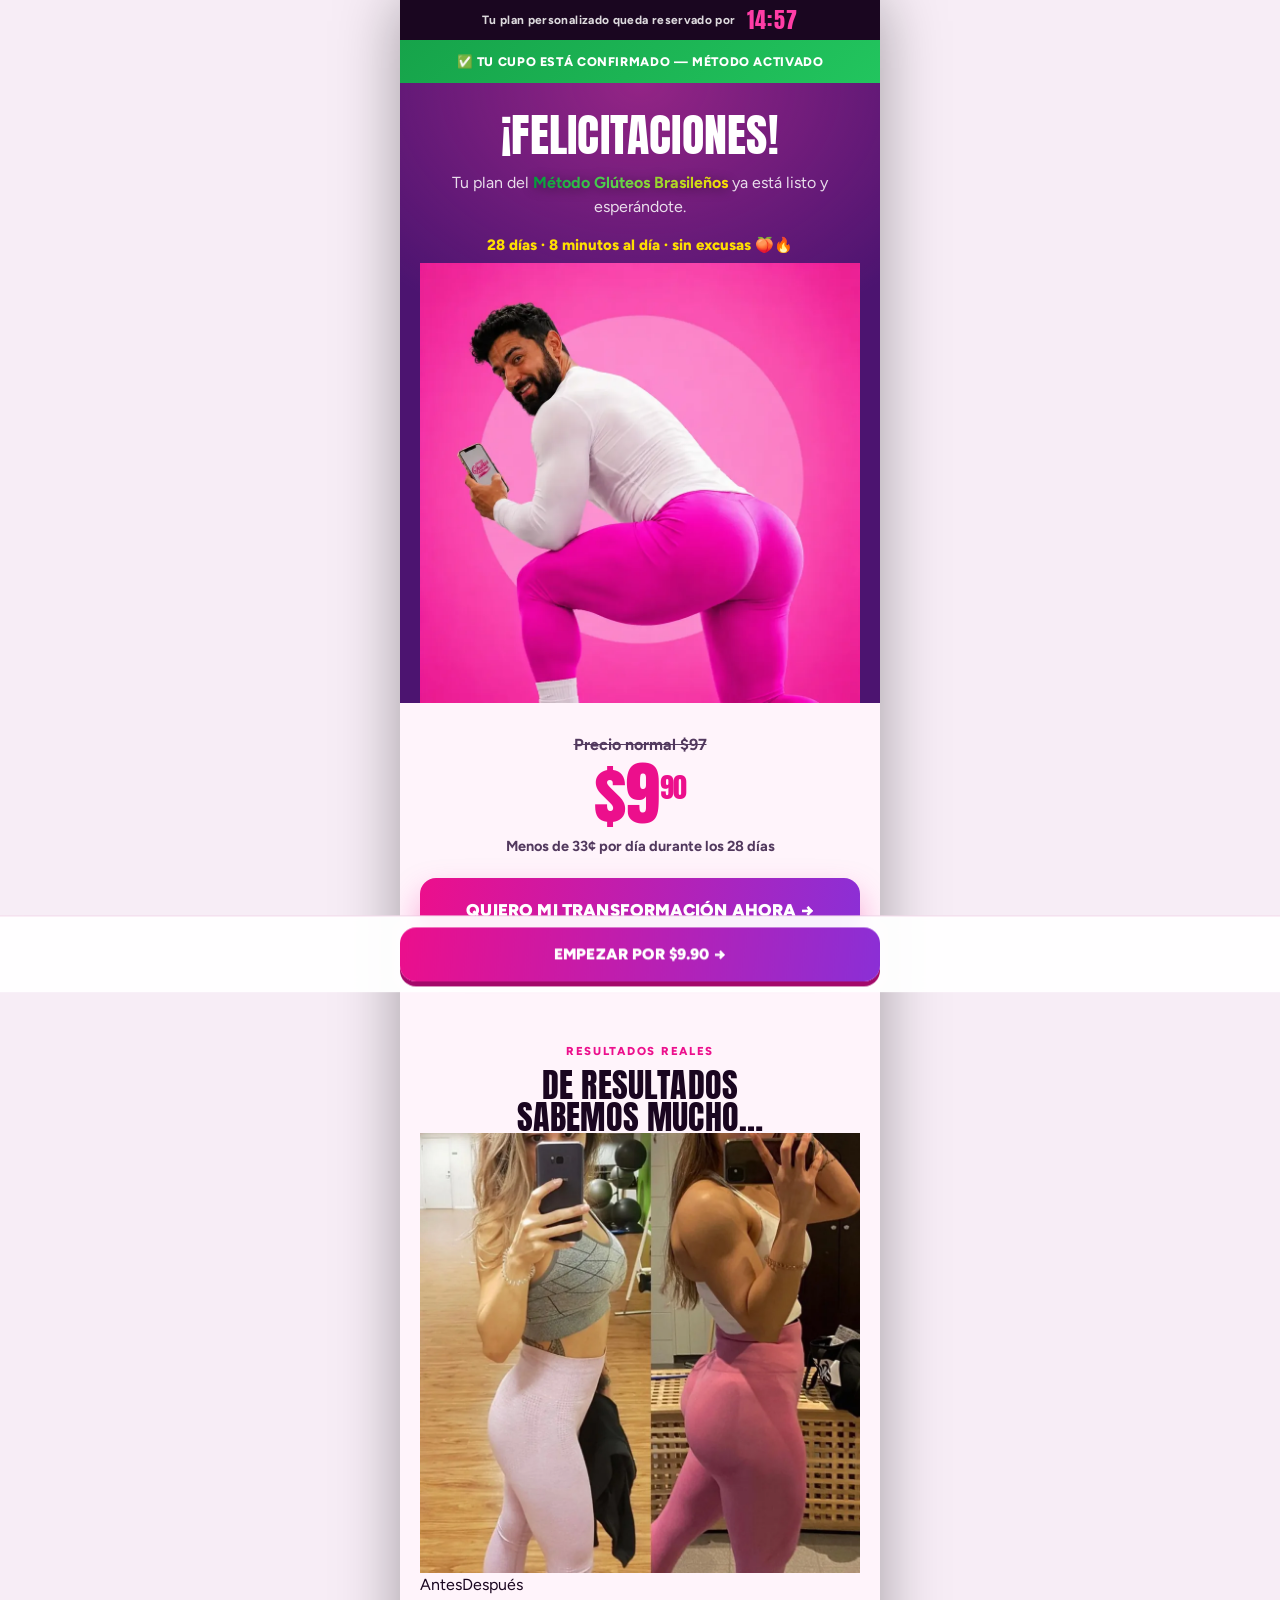
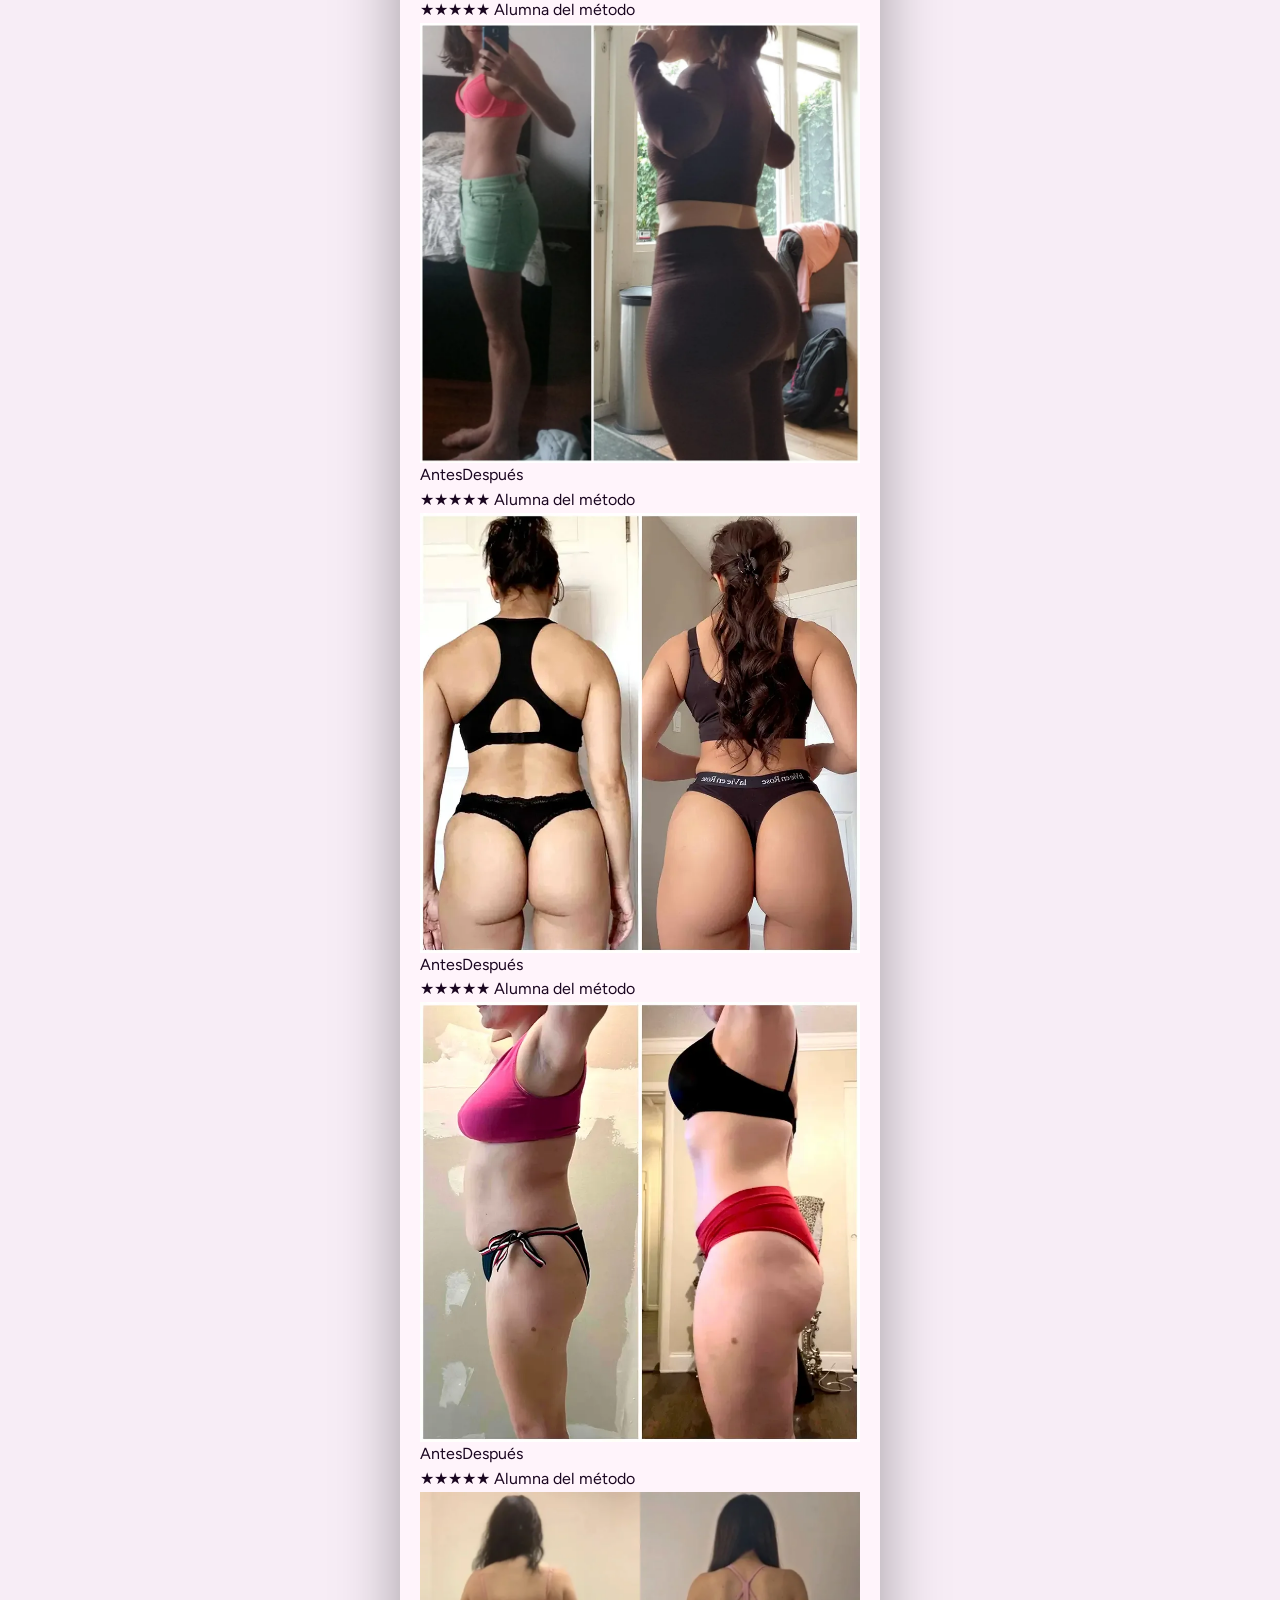
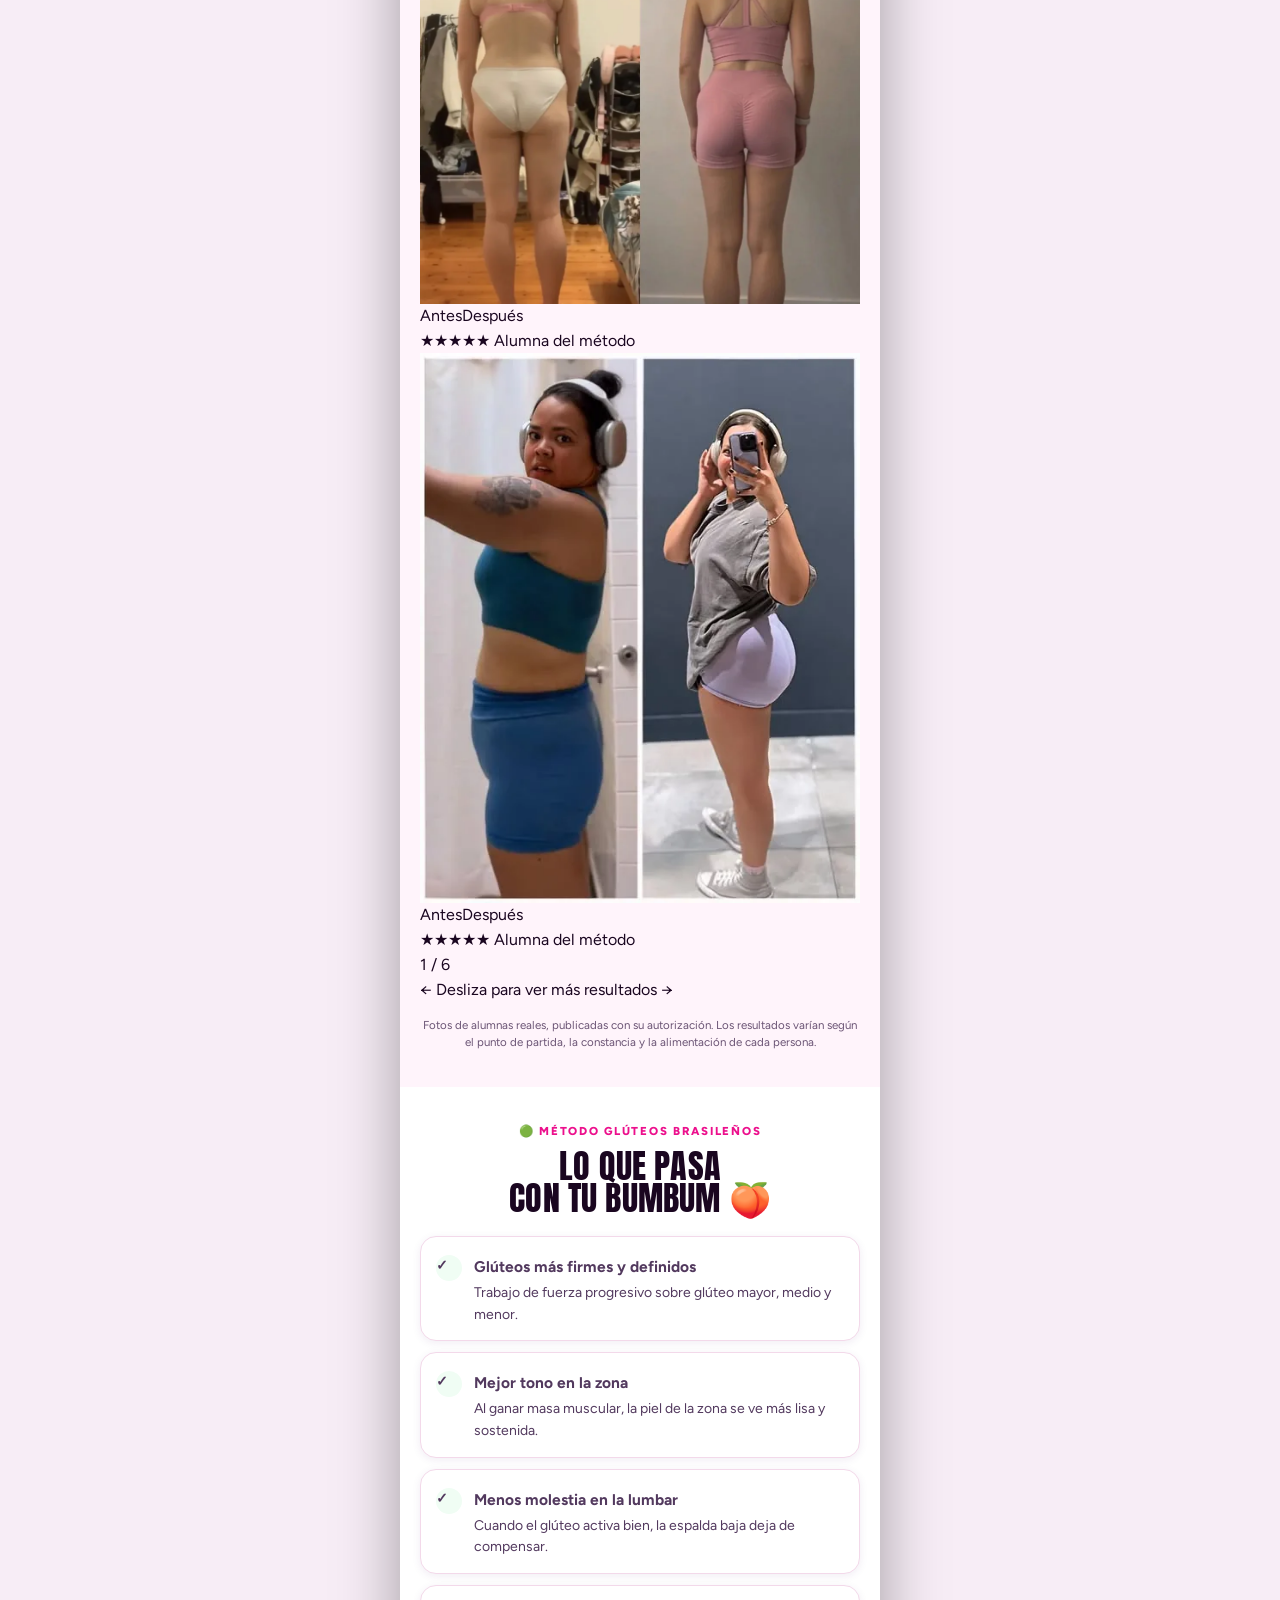
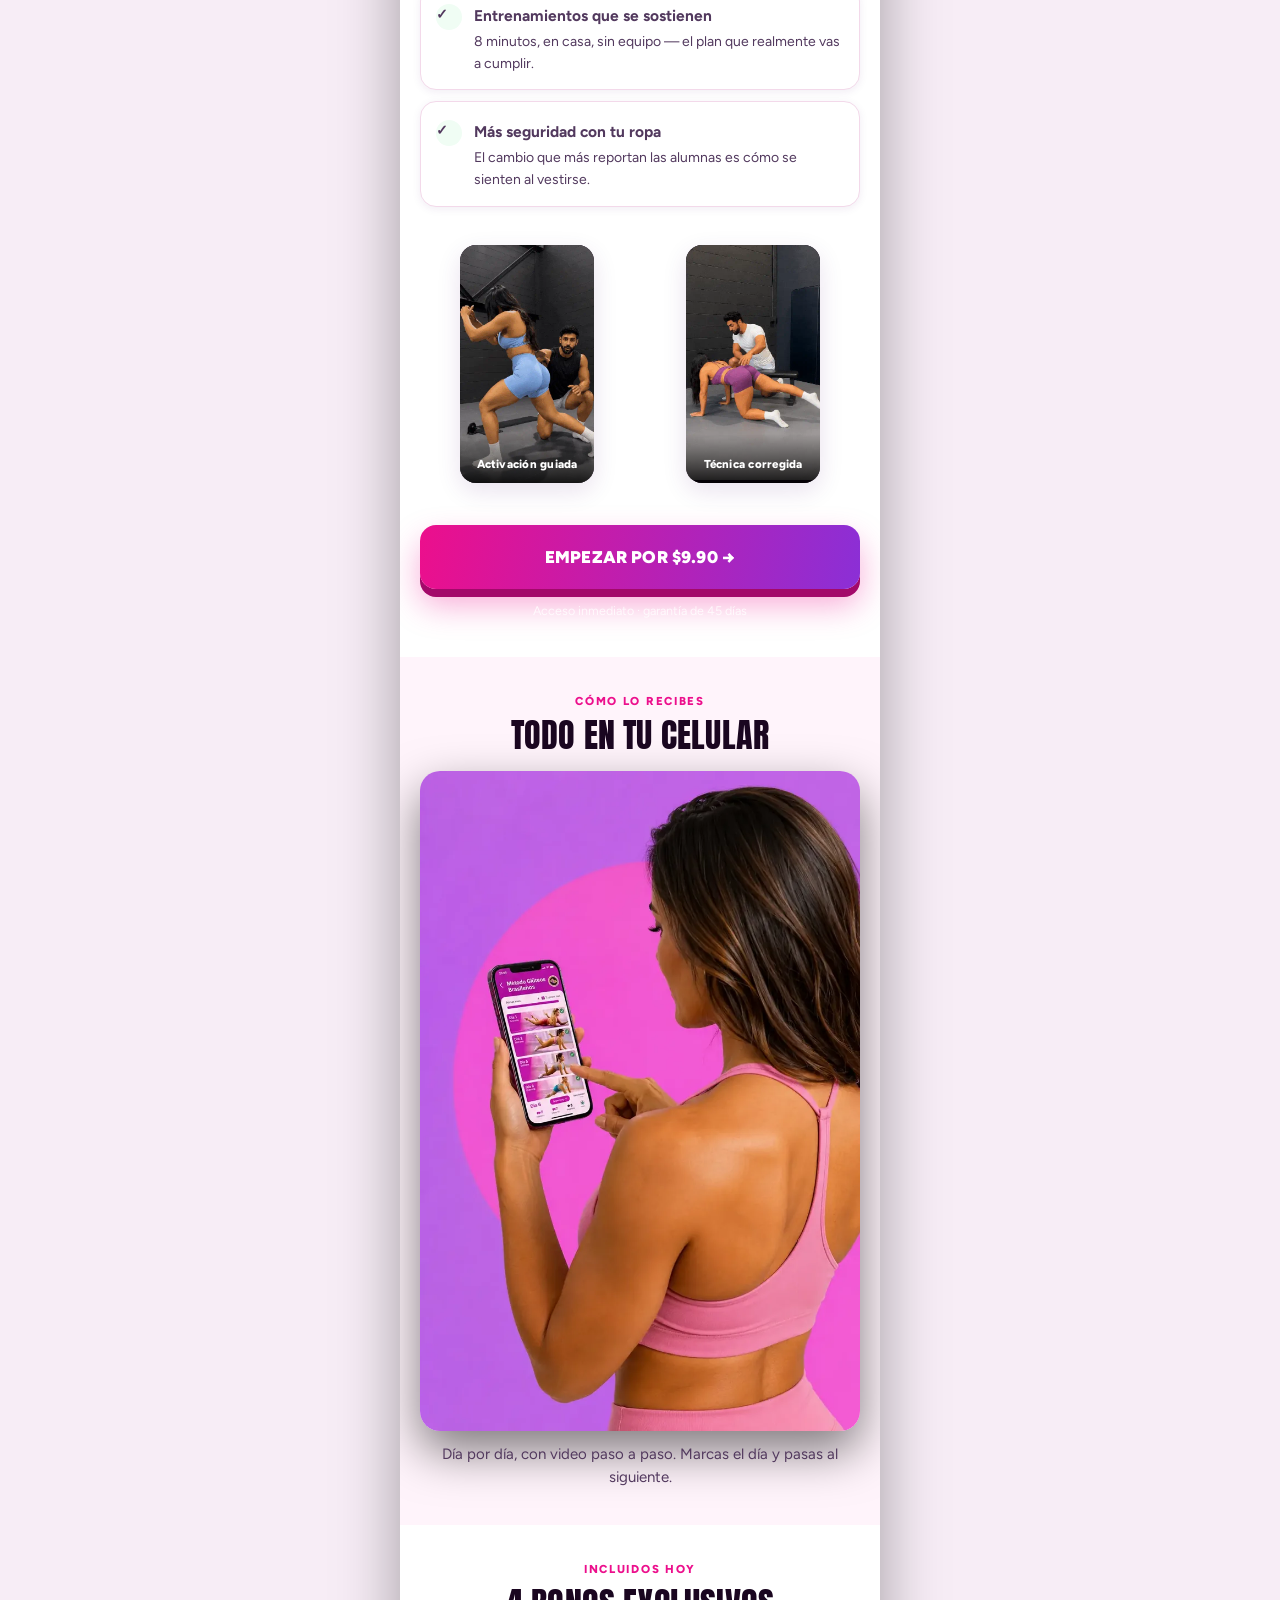
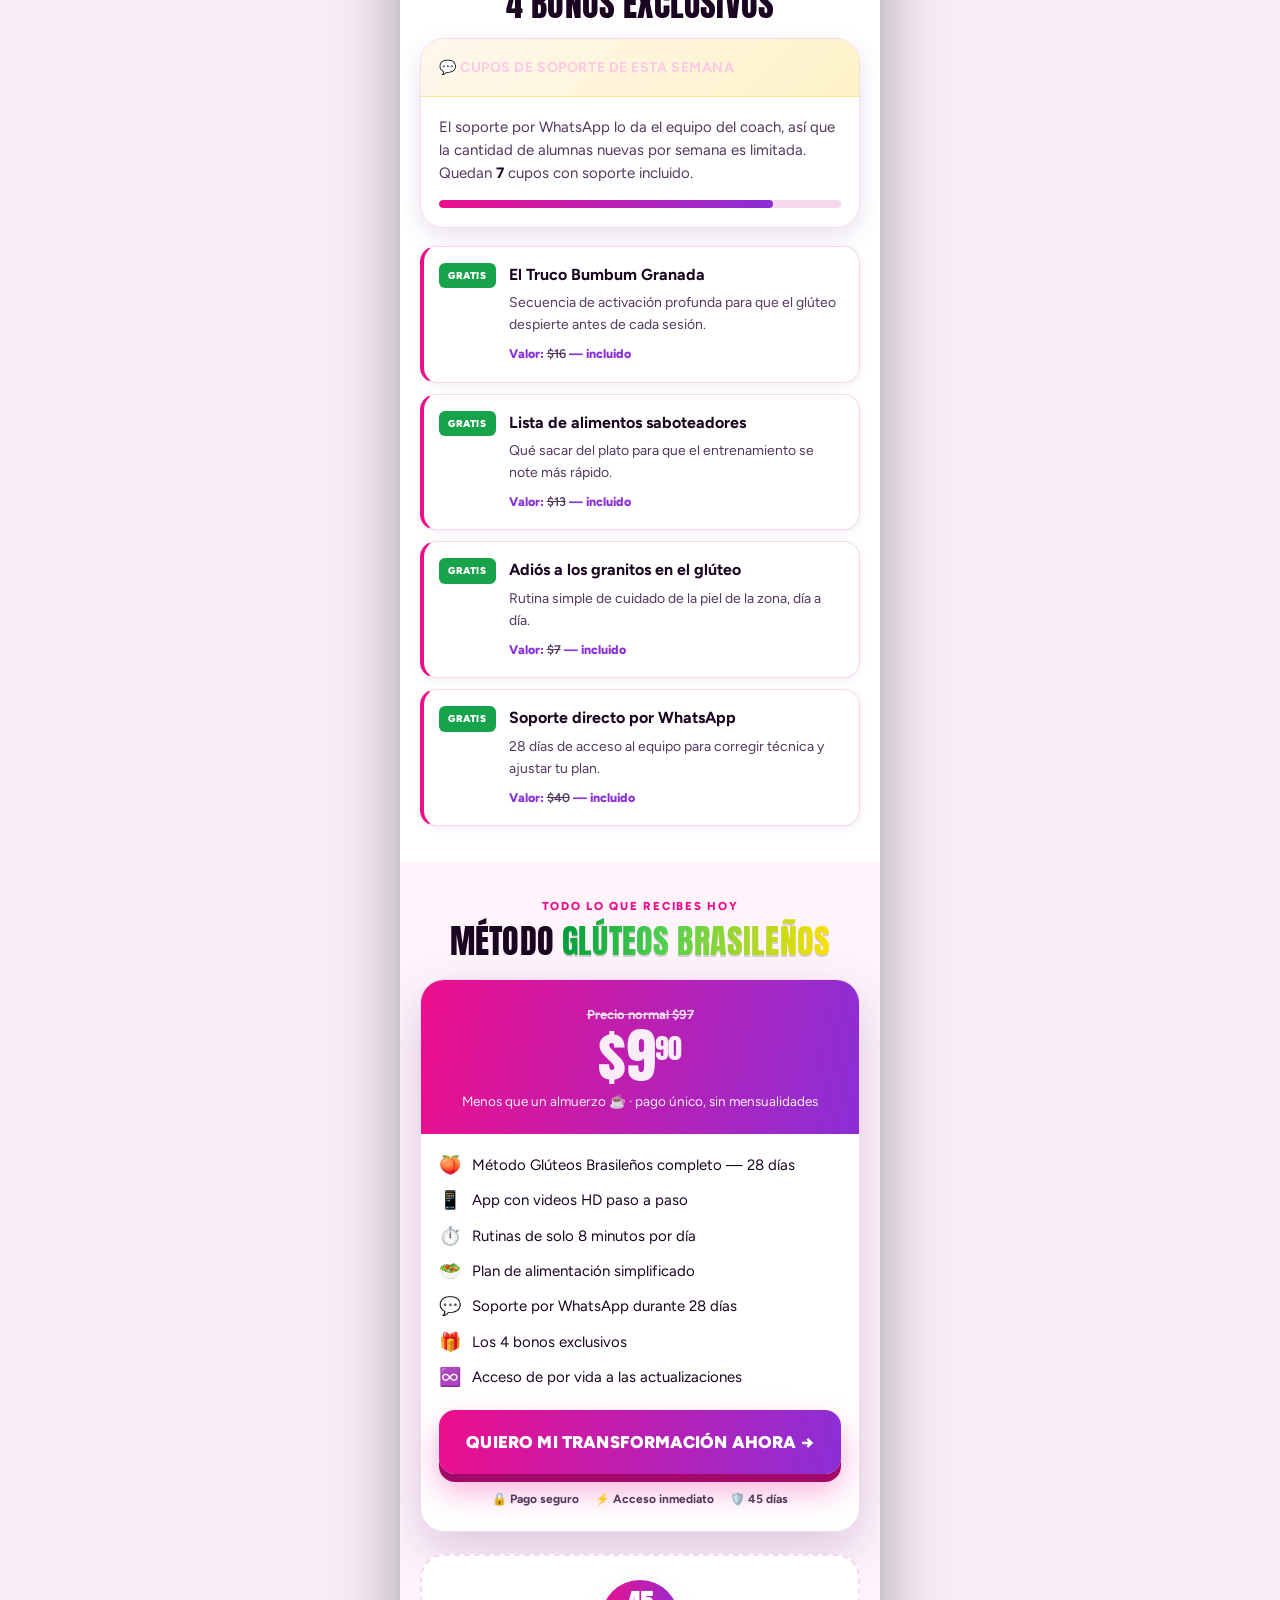
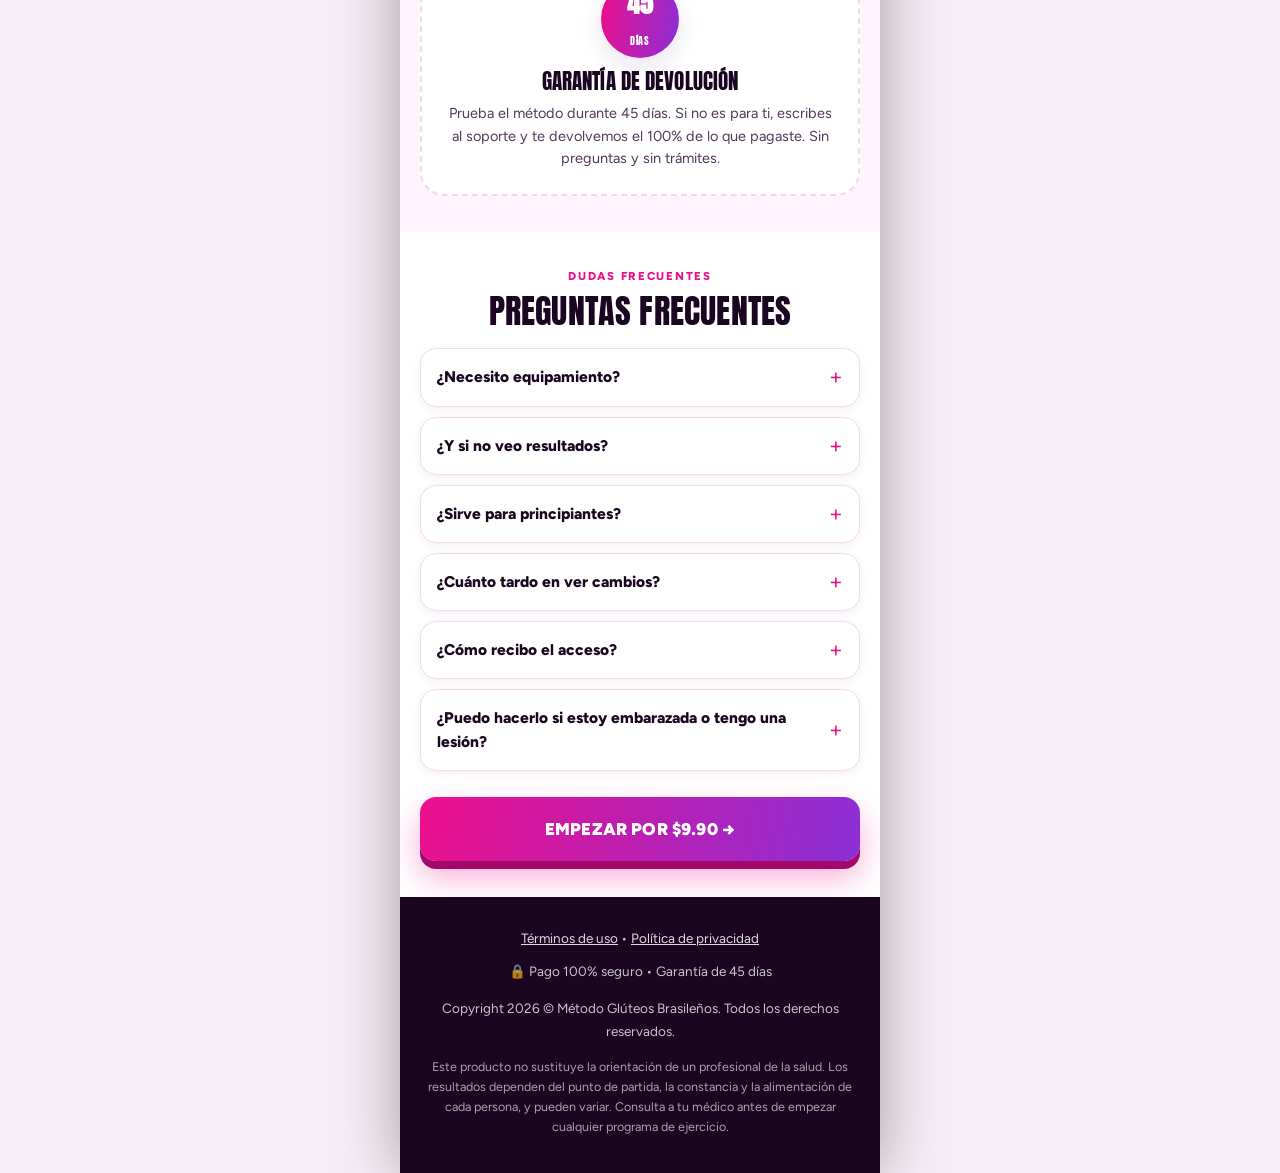
==== commit ed628e96: "Update oferta.html" ====
--- a/oferta.html
+++ b/oferta.html
@@ -270,7 +270,7 @@
       <div class="getbox__top">
         <small>Precio normal $97</small>
         <p class="price__now display" style="font-size:60px">$<sup></sup>9<sup>90</sup></p>
-        <p>Menos que un café ☕ · pago único, sin mensualidades</p>
+        <p>Menos que un almuerzo ☕ · pago único, sin mensualidades</p>
       </div>
 
       <div class="getbox__list">
@@ -312,7 +312,7 @@
     <div class="faq">
       <details>
         <summary>¿Necesito equipamiento?</summary>
-        <p class="faq__a">No. El método usa solo el peso de tu cuerpo y puedes hacerlo en casa en 8 minutos por día. Si tienes elásticos, hay variantes para sumarlos, pero no son obligatorios.</p>
+        <p class="faq__a">No. El método usa solo el peso de tu cuerpo y puedes hacerlo en casa en 8 minutos por día. Si tienes bandas elásticas, hay variantes para sumarlos, pero no son obligatorios.</p>
       </details>
       <details>
         <summary>¿Y si no veo resultados?</summary>
@@ -378,6 +378,7 @@
      Los UTM se agregan solos desde sessionStorage.
      ================================================================ */
   var CHECKOUT = 'https://pay.hotmart.com/TU-CODIGO-AQUI?checkoutMode=10';
+
 
   /* ================================================================
      2) CUENTA REGRESIVA — reserva real de 15 min desde que llega.
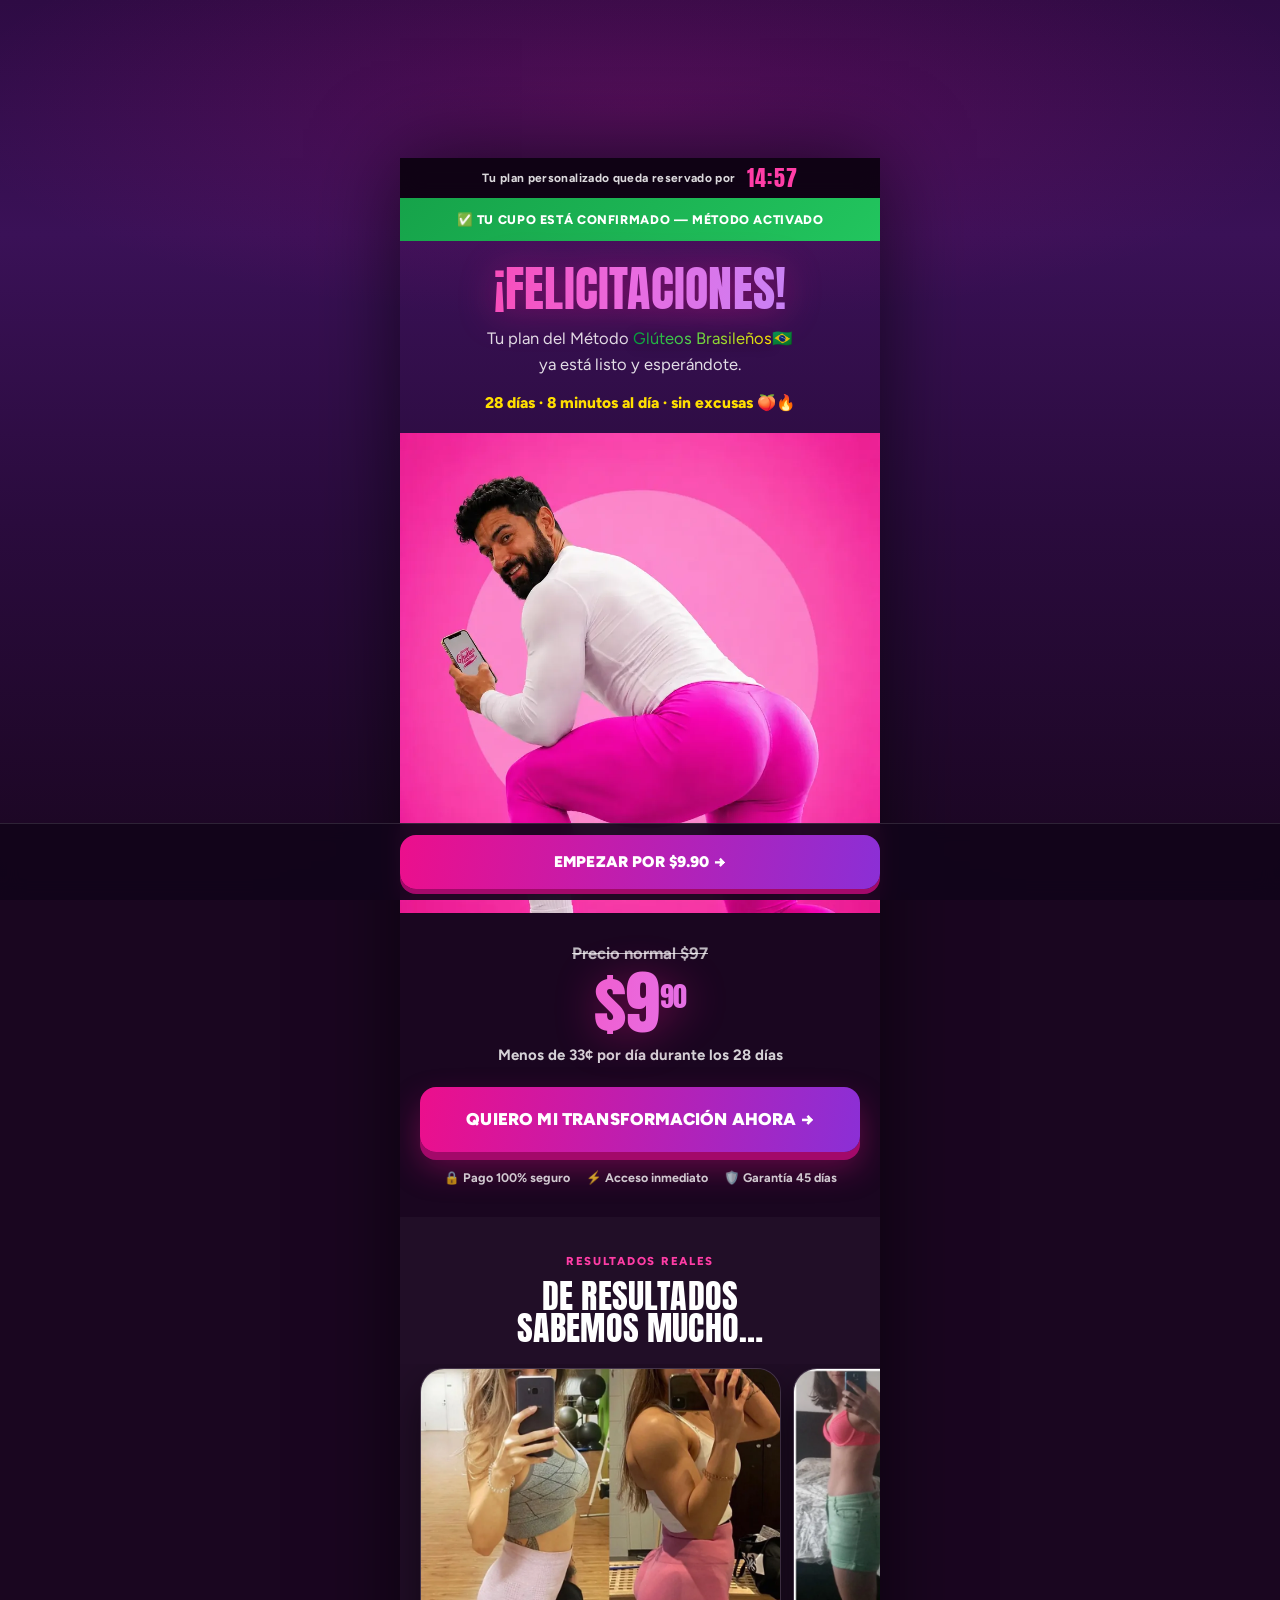
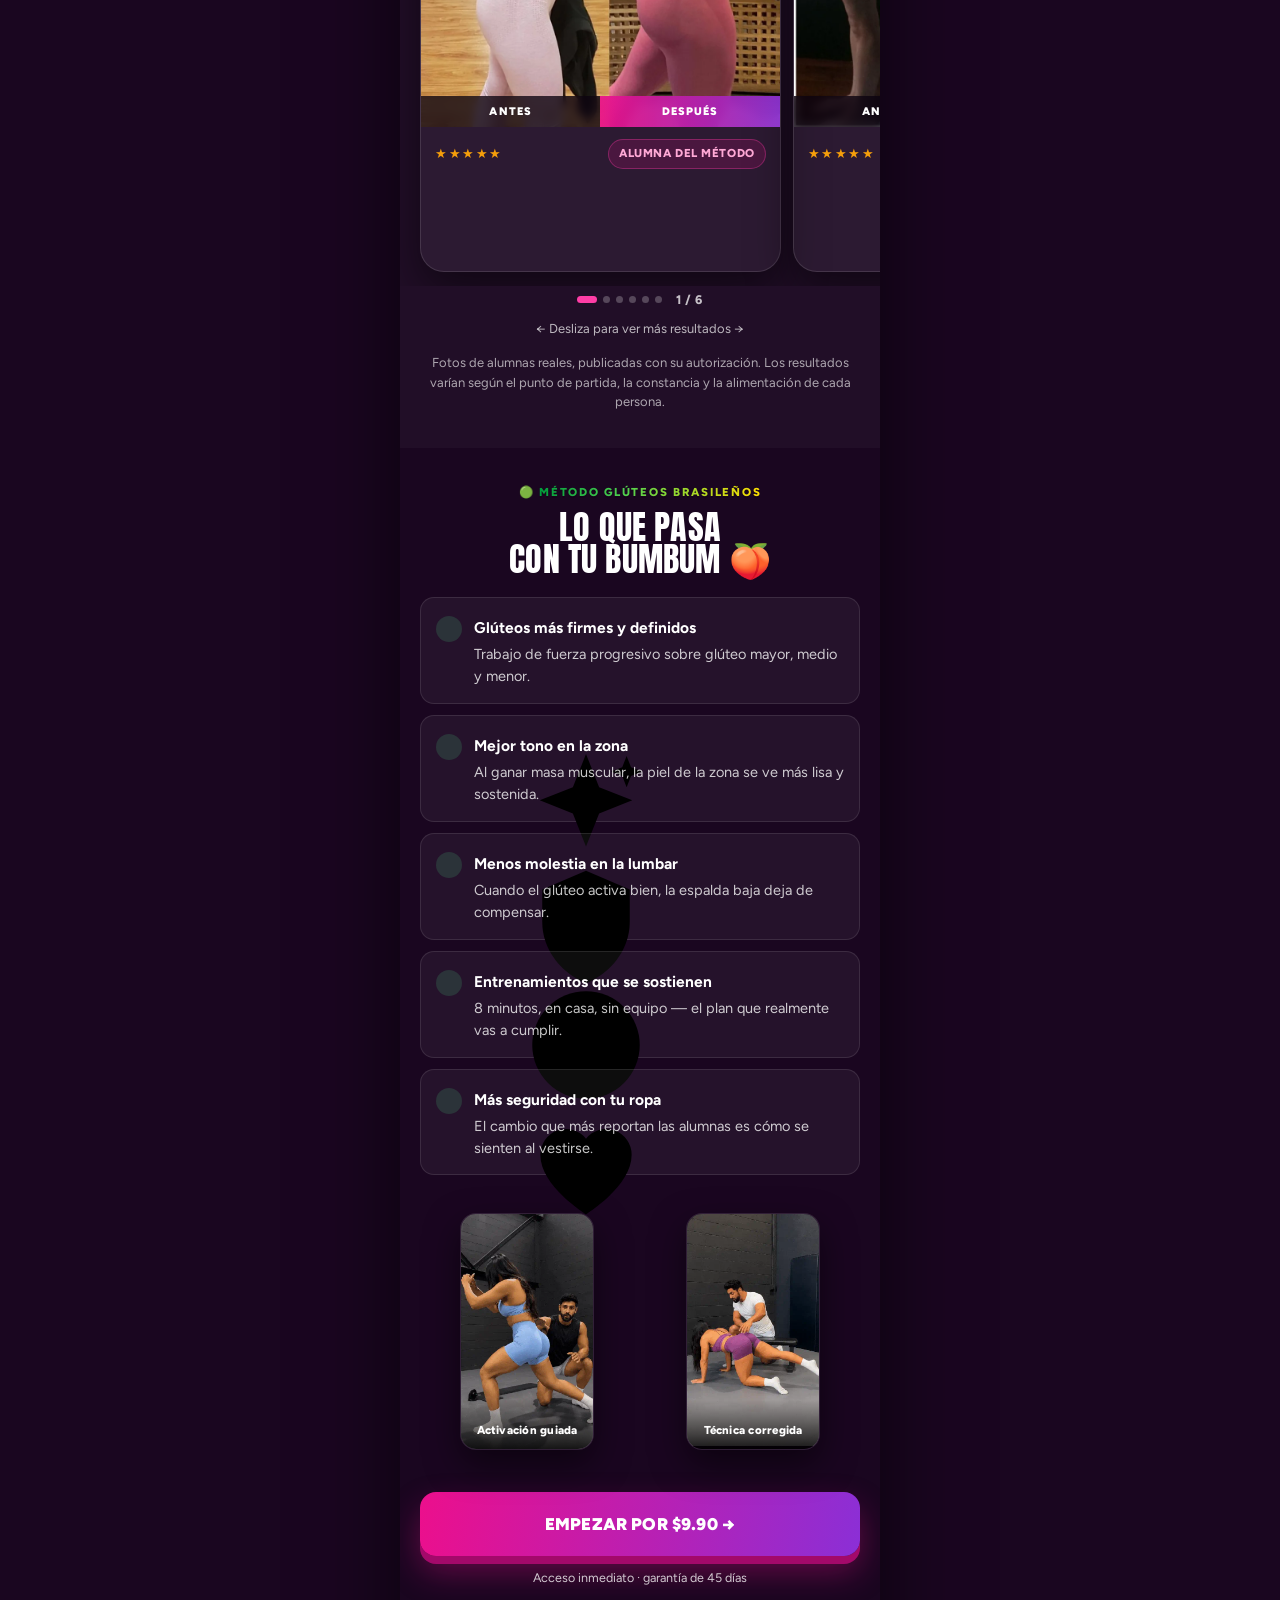
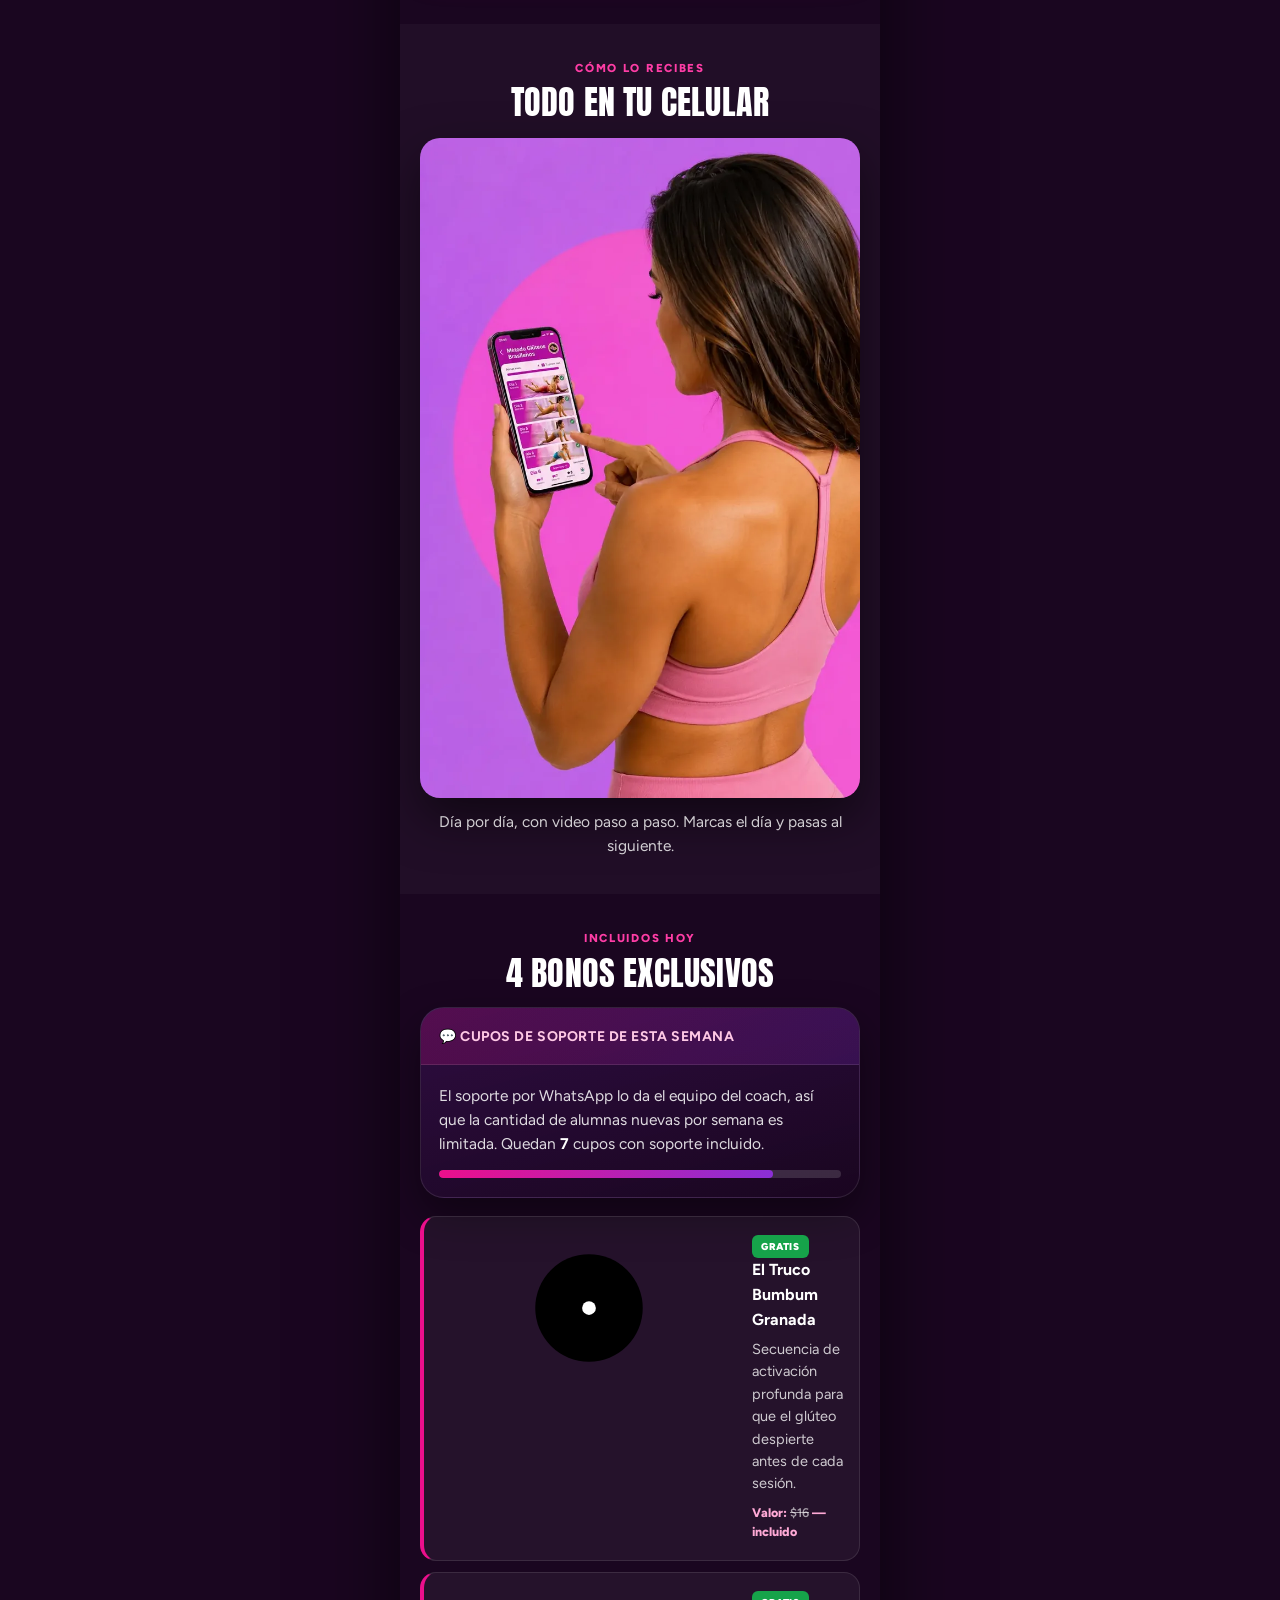
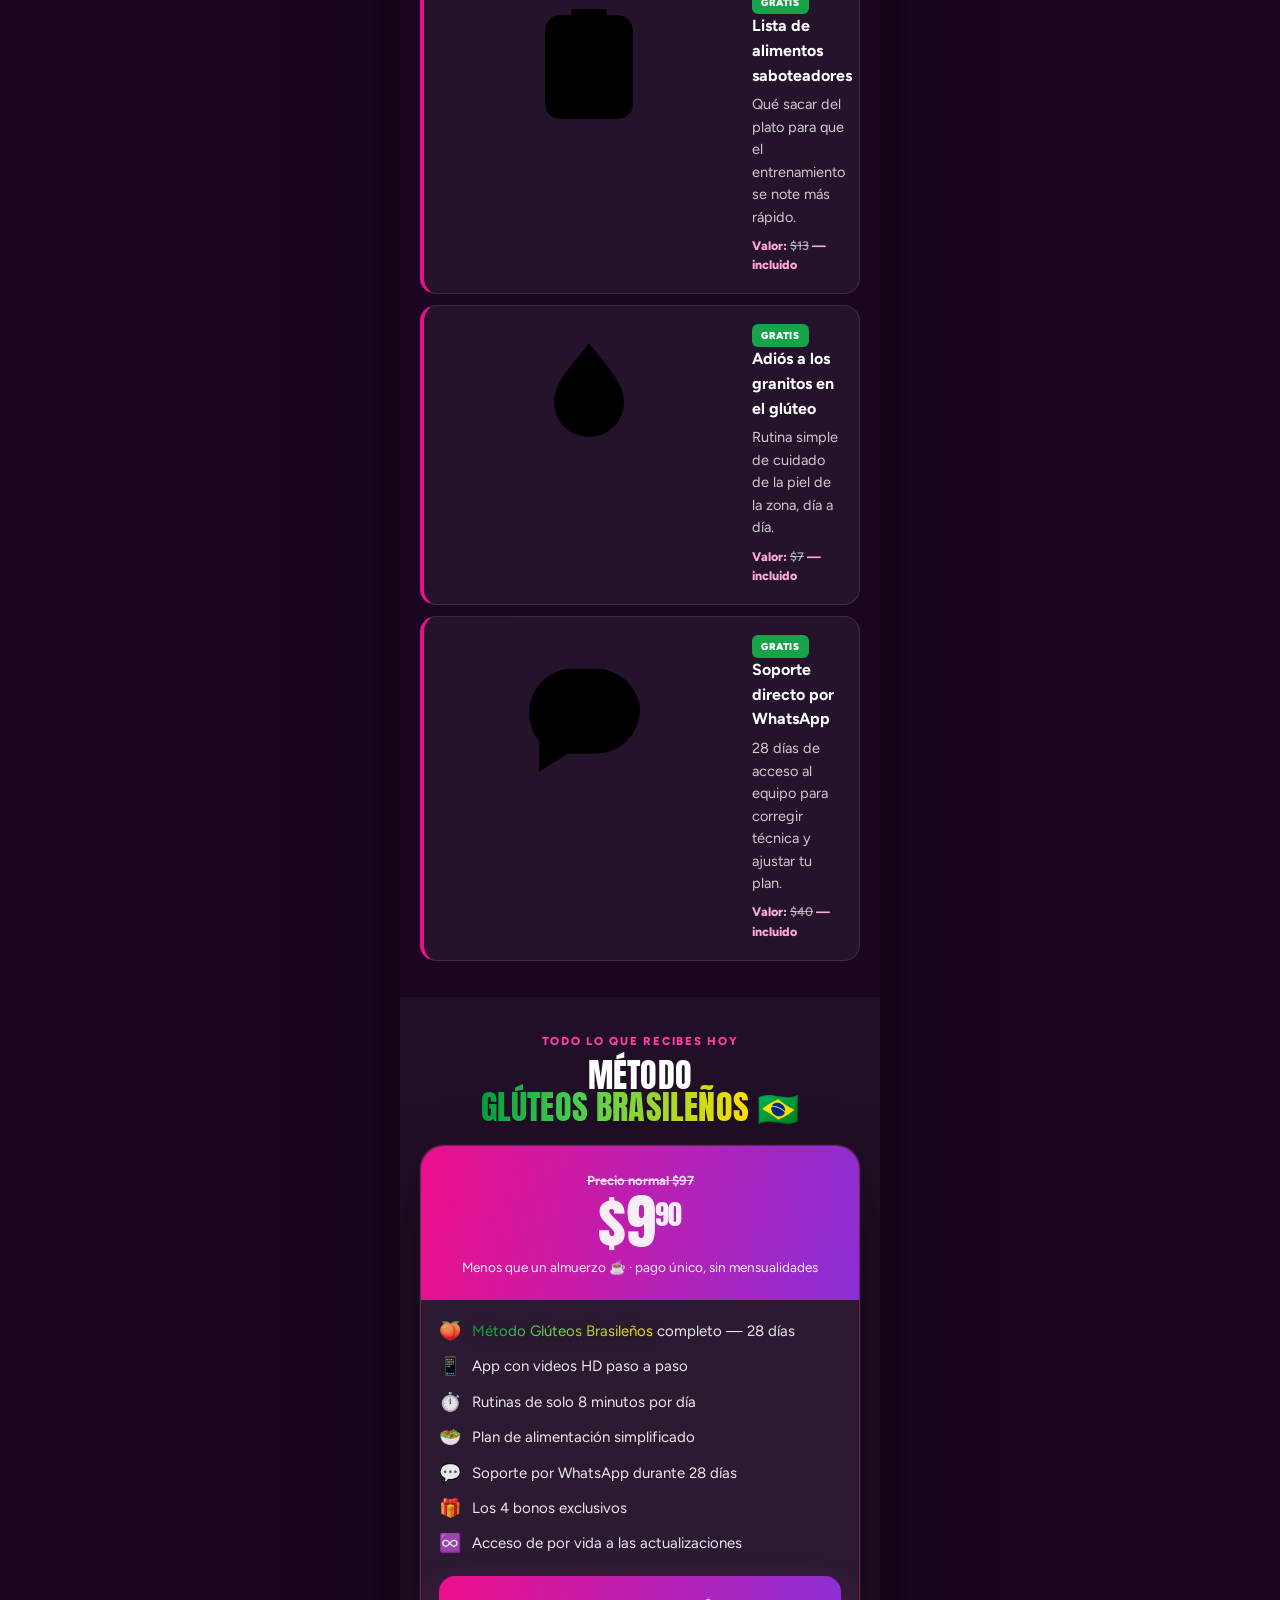
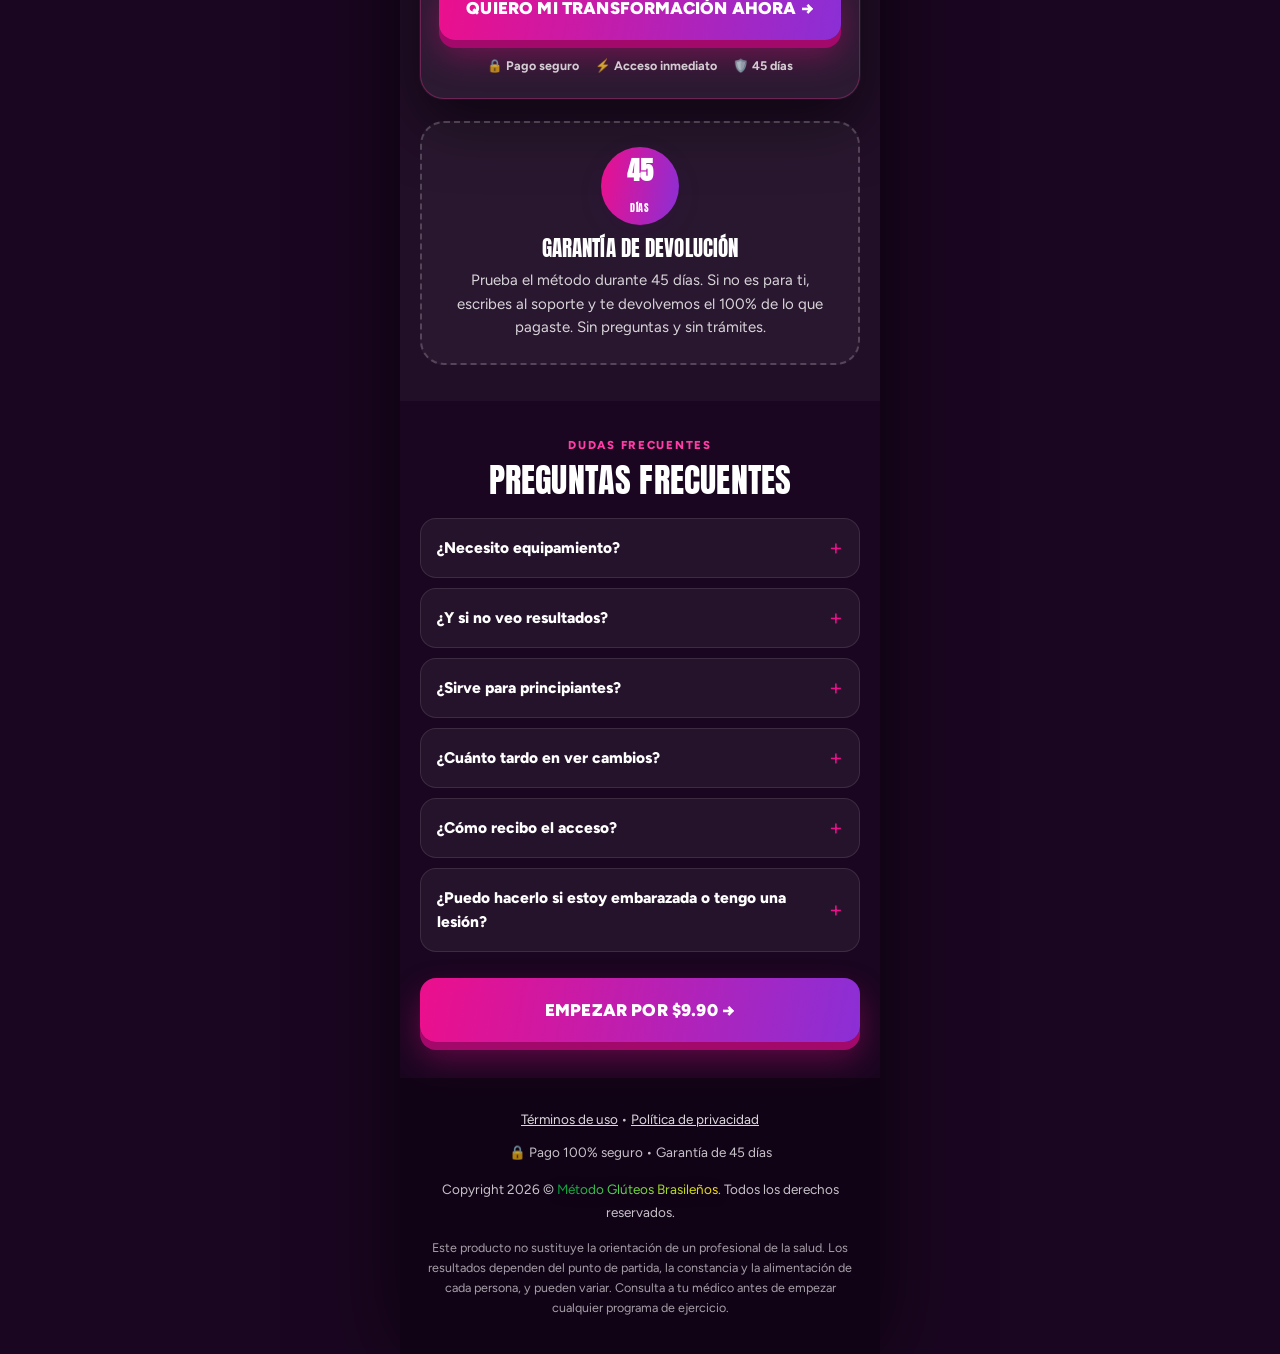
==== commit 6bc4e715: "Update oferta.html" ====
--- a/oferta.html
+++ b/oferta.html
@@ -14,6 +14,20 @@
 </head>
 
 <body class="offer">
+<!-- Sprite de iconos — SVG en lugar de emoji: los emoji cambian de forma
+     entre Android, iPhone y navegador, y algunos ni se dibujan. -->
+<svg class="sprite" aria-hidden="true" focusable="false"><defs>
+  <symbol id="i-dumbbell" viewBox="0 0 24 24"><path d="M4 9v6M7 6.5v11M17 6.5v11M20 9v6M7 12h10"/></symbol>
+  <symbol id="i-sparkle" viewBox="0 0 24 24"><path d="M12 3.2l2.1 5.3 5.3 2.1-5.3 2.1L12 18l-2.1-5.3L4.6 10.6l5.3-2.1z"/><path d="M18.5 3.5l.7 1.8 1.8.7-1.8.7-.7 1.8-.7-1.8-1.8-.7 1.8-.7z"/></symbol>
+  <symbol id="i-shield" viewBox="0 0 24 24"><path d="M12 3l7 3v5.2c0 4.3-2.9 8.1-7 9.8-4.1-1.7-7-5.5-7-9.8V6z"/><path d="M9.2 12.2l2 2 3.6-3.8"/></symbol>
+  <symbol id="i-clock" viewBox="0 0 24 24"><circle cx="12" cy="12" r="8.6"/><path d="M12 7.2V12l3.1 2"/></symbol>
+  <symbol id="i-heart" viewBox="0 0 24 24"><path d="M12 20.2s-7.3-4.5-7.3-9.5A4.1 4.1 0 0112 8.1a4.1 4.1 0 017.3 2.6c0 5-7.3 9.5-7.3 9.5z"/></symbol>
+  <symbol id="i-target" viewBox="0 0 24 24"><circle cx="12" cy="12" r="8.6"/><circle cx="12" cy="12" r="4.6"/><circle cx="12" cy="12" r="1.1" fill="currentColor" stroke="none"/></symbol>
+  <symbol id="i-list" viewBox="0 0 24 24"><rect x="5" y="4.2" width="14" height="16.6" rx="2.4"/><path d="M9.2 3.2h5.6v3H9.2z"/><path d="M9 11.5h6M9 15.3h4"/></symbol>
+  <symbol id="i-drop" viewBox="0 0 24 24"><path d="M12 3.4c3 3.7 5.6 6.5 5.6 9.4A5.6 5.6 0 016.4 12.8c0-2.9 2.6-5.7 5.6-9.4z"/><path d="M9.4 13.4a2.7 2.7 0 002.6 2.6"/></symbol>
+  <symbol id="i-chat" viewBox="0 0 24 24"><path d="M20.2 12.1a7.2 7.2 0 01-7.2 7.2H8.6L4 22.2v-4.9a7.2 7.2 0 014.6-11.6h4.4a7.2 7.2 0 017.2 6.4z"/><path d="M9.3 12h.01M12.5 12h.01M15.7 12h.01" stroke-width="2.4"/></symbol>
+</defs></svg>
+
 <main class="shell">
 
   <!-- ======= CUENTA REGRESIVA ======= -->
@@ -29,8 +43,7 @@
     <div class="offer-hero__inner">
       <h1 class="display">¡Felicitaciones!</h1>
       <p class="offer-hero__sub">
-        Tu plan del <strong class="br-word on-dark">Método Glúteos Brasileños</strong>
-        ya está listo y esperándote.
+        Tu plan del <span class="method">Método <span class="br-word on-dark">Glúteos Brasileños</span><span class="method__flag">🇧🇷</span></span><br>ya está listo y esperándote.
       </p>
       <p class="offer-hero__meta">28 días · 8 minutos al día · sin excusas 🍑🔥</p>
     </div>
@@ -145,32 +158,32 @@
 
   <!-- ======= QUÉ CAMBIA ======= -->
   <section class="sec">
-    <p class="sec__eyebrow">🟢 Método Glúteos Brasileños</p>
+    <p class="sec__eyebrow">🟢 <span class="br-word">Método Glúteos Brasileños</span></p>
     <h2 class="sec__title display">Lo que pasa<br>con tu bumbum 🍑</h2>
 
     <div class="benefits">
       <div class="benefit">
-        <span class="benefit__ico" aria-hidden="true">✓</span>
+        <span class="benefit__ico" aria-hidden="true"><svg class="ico"><use href="#i-dumbbell"/></svg></span>
         <span><b>Glúteos más firmes y definidos</b>
         <span>Trabajo de fuerza progresivo sobre glúteo mayor, medio y menor.</span></span>
       </div>
       <div class="benefit">
-        <span class="benefit__ico" aria-hidden="true">✓</span>
+        <span class="benefit__ico" aria-hidden="true"><svg class="ico"><use href="#i-sparkle"/></svg></span>
         <span><b>Mejor tono en la zona</b>
         <span>Al ganar masa muscular, la piel de la zona se ve más lisa y sostenida.</span></span>
       </div>
       <div class="benefit">
-        <span class="benefit__ico" aria-hidden="true">✓</span>
+        <span class="benefit__ico" aria-hidden="true"><svg class="ico"><use href="#i-shield"/></svg></span>
         <span><b>Menos molestia en la lumbar</b>
         <span>Cuando el glúteo activa bien, la espalda baja deja de compensar.</span></span>
       </div>
       <div class="benefit">
-        <span class="benefit__ico" aria-hidden="true">✓</span>
+        <span class="benefit__ico" aria-hidden="true"><svg class="ico"><use href="#i-clock"/></svg></span>
         <span><b>Entrenamientos que se sostienen</b>
         <span>8 minutos, en casa, sin equipo — el plan que realmente vas a cumplir.</span></span>
       </div>
       <div class="benefit">
-        <span class="benefit__ico" aria-hidden="true">✓</span>
+        <span class="benefit__ico" aria-hidden="true"><svg class="ico"><use href="#i-heart"/></svg></span>
         <span><b>Más seguridad con tu ropa</b>
         <span>El cambio que más reportan las alumnas es cómo se sienten al vestirse.</span></span>
       </div>
@@ -235,26 +248,26 @@
 
     <div style="margin-top:18px">
       <div class="bonus">
-        <span class="bonus__free">Gratis</span>
-        <span><b>El Truco Bumbum Granada</b>
+        <span class="bonus__ico" aria-hidden="true"><svg class="ico"><use href="#i-target"/></svg></span>
+        <span><span class="bonus__head"><span class="bonus__free">Gratis</span></span><b>El Truco Bumbum Granada</b>
         <p>Secuencia de activación profunda para que el glúteo despierte antes de cada sesión.</p>
         <span class="bonus__val">Valor: <s>$16</s> — incluido</span></span>
       </div>
       <div class="bonus">
-        <span class="bonus__free">Gratis</span>
-        <span><b>Lista de alimentos saboteadores</b>
+        <span class="bonus__ico" aria-hidden="true"><svg class="ico"><use href="#i-list"/></svg></span>
+        <span><span class="bonus__head"><span class="bonus__free">Gratis</span></span><b>Lista de alimentos saboteadores</b>
         <p>Qué sacar del plato para que el entrenamiento se note más rápido.</p>
         <span class="bonus__val">Valor: <s>$13</s> — incluido</span></span>
       </div>
       <div class="bonus">
-        <span class="bonus__free">Gratis</span>
-        <span><b>Adiós a los granitos en el glúteo</b>
+        <span class="bonus__ico" aria-hidden="true"><svg class="ico"><use href="#i-drop"/></svg></span>
+        <span><span class="bonus__head"><span class="bonus__free">Gratis</span></span><b>Adiós a los granitos en el glúteo</b>
         <p>Rutina simple de cuidado de la piel de la zona, día a día.</p>
         <span class="bonus__val">Valor: <s>$7</s> — incluido</span></span>
       </div>
       <div class="bonus">
-        <span class="bonus__free">Gratis</span>
-        <span><b>Soporte directo por WhatsApp</b>
+        <span class="bonus__ico" aria-hidden="true"><svg class="ico"><use href="#i-chat"/></svg></span>
+        <span><span class="bonus__head"><span class="bonus__free">Gratis</span></span><b>Soporte directo por WhatsApp</b>
         <p>28 días de acceso al equipo para corregir técnica y ajustar tu plan.</p>
         <span class="bonus__val">Valor: <s>$40</s> — incluido</span></span>
       </div>
@@ -264,7 +277,7 @@
   <!-- ======= OFERTA FINAL · CTA 3 ======= -->
   <section class="sec sec--tint">
     <p class="sec__eyebrow">Todo lo que recibes hoy</p>
-    <h2 class="sec__title display">Método <span class="br-word">Glúteos Brasileños</span></h2>
+    <h2 class="sec__title display">Método<br><span class="br-word">Glúteos Brasileños</span> 🇧🇷</h2>
 
     <div class="getbox">
       <div class="getbox__top">
@@ -274,7 +287,7 @@
       </div>
 
       <div class="getbox__list">
-        <p class="getbox__item"><i aria-hidden="true">🍑</i><span>Método Glúteos Brasileños completo — 28 días</span></p>
+        <p class="getbox__item"><i aria-hidden="true">🍑</i><span><span class="method"><span class="br-word on-dark">Método Glúteos Brasileños</span></span> completo — 28 días</span></p>
         <p class="getbox__item"><i aria-hidden="true">📱</i><span>App con videos HD paso a paso</span></p>
         <p class="getbox__item"><i aria-hidden="true">⏱️</i><span>Rutinas de solo 8 minutos por día</span></p>
         <p class="getbox__item"><i aria-hidden="true">🥗</i><span>Plan de alimentación simplificado</span></p>
@@ -348,7 +361,7 @@
   <footer class="foot">
     <p><a href="terminos.html">Términos de uso</a> • <a href="privacidad.html">Política de privacidad</a></p>
     <p style="margin-top:10px">🔒 Pago 100% seguro • Garantía de 45 días</p>
-    <p style="margin-top:14px">Copyright 2026 © Método Glúteos Brasileños. Todos los derechos reservados.</p>
+    <p style="margin-top:14px">Copyright 2026 © <span class="br-word on-dark">Método Glúteos Brasileños</span>. Todos los derechos reservados.</p>
     <p class="foot__legal">
       Este producto no sustituye la orientación de un profesional de la salud.
       Los resultados dependen del punto de partida, la constancia y la alimentación
--- a/css/style.css
+++ b/css/style.css
@@ -972,3 +972,190 @@
 
 /* Nota bajo los botones — en oscuro necesita más peso que en claro */
 .quiz-page .btn-note{color:rgba(255,255,255,.8);font-size:14px;}
+
+
+/* =========================================================
+   ==========  TEMA OSCURO DE LA OFERTA (oferta.html)  =====
+   Campo de degradado violeta en lugar de negro plano.
+   ========================================================= */
+body.offer{
+  background:
+    radial-gradient(90% 40% at 50% 12%,rgba(236,15,140,.16),transparent 60%),
+    linear-gradient(180deg,#2E0B44 0%,#3A1157 26%,#2A0B3D 58%,#1A0620 100%);
+  background-attachment:fixed;
+}
+.offer .shell{background:transparent;color:var(--white);box-shadow:none;}
+@media (min-width:768px){
+  body.offer{background-color:#1A0620;}
+  .offer .shell{box-shadow:0 0 80px rgba(0,0,0,.6);}
+}
+
+/* ---- Barra de tiempo ---- */
+.offer .timerbar{background:rgba(12,3,16,.94);backdrop-filter:blur(10px);}
+
+/* ---- Hero a sangre ---- */
+.offer-hero{background:transparent;padding:26px 0 0;}
+.offer-hero__inner{padding:0 var(--pad);}
+.offer-hero h1{
+  font-size:clamp(36px,10.5vw,48px);
+  background:linear-gradient(96deg,#FF3DA6 0%,#E96BE0 48%,#B98CFF 100%);
+  -webkit-background-clip:text;background-clip:text;
+  -webkit-text-fill-color:transparent;color:transparent;
+  filter:drop-shadow(0 4px 18px rgba(236,15,140,.45));
+}
+.offer-hero__sub{font-size:16.5px;color:rgba(255,255,255,.86);margin-top:14px;}
+.offer-hero__meta{margin-top:14px;font-size:15.5px;font-weight:800;color:var(--br-yellow);}
+.offer-hero__img{margin-top:18px;width:100%;}
+
+/* ---- Precio ---- */
+.offer .price{background:transparent;padding:28px var(--pad) 30px;}
+.offer .price__old{color:rgba(255,255,255,.72);font-size:16.5px;}
+.offer .price__now{
+  background:linear-gradient(96deg,#FF3DA6,#E96BE0 55%,#B98CFF);
+  -webkit-background-clip:text;background-clip:text;
+  -webkit-text-fill-color:transparent;color:transparent;
+  filter:drop-shadow(0 4px 20px rgba(236,15,140,.4));
+}
+.offer .price__per{color:rgba(255,255,255,.82);font-size:15px;}
+.offer .trust{color:rgba(255,255,255,.78);font-size:12.5px;}
+
+/* ---- Secciones ---- */
+.offer .sec--tint{background:rgba(255,255,255,.03);}
+.offer .sec__title{color:var(--white);}
+.offer .sec__lead{color:rgba(255,255,255,.8);font-size:15.5px;}
+.offer .sec__eyebrow{color:var(--magenta-soft);}
+
+/* ---- Beneficios como filas ---- */
+.offer .benefit{
+  background:rgba(255,255,255,.05);border:1px solid rgba(255,255,255,.1);
+  box-shadow:none;border-radius:14px;
+}
+.offer .benefit__ico{background:rgba(74,222,128,.16);color:#4ADE80;}
+.offer .benefit b{color:var(--white);font-size:15.5px;}
+.offer .benefit span span,
+.offer .benefit > span > span{color:rgba(255,255,255,.78);font-size:14.5px;}
+
+/* ---- GIFs ---- */
+.offer .gif{box-shadow:0 14px 34px rgba(0,0,0,.5);border:1px solid rgba(255,255,255,.1);}
+
+/* =========================================================
+   PRUEBAS — carrusel con asomo del siguiente
+   Una pantalla en lugar de seis, sin perder tamaño de imagen.
+   ========================================================= */
+.proofs{margin-top:20px;}
+.proofs__rail{
+  display:flex;gap:12px;overflow-x:auto;scroll-snap-type:x mandatory;
+  padding:4px var(--pad) 14px;margin:0 calc(var(--pad) * -1);
+  -webkit-overflow-scrolling:touch;scrollbar-width:none;
+}
+.proofs__rail::-webkit-scrollbar{display:none;}
+.proofs__card{
+  flex:0 0 82%;scroll-snap-align:center;
+  border-radius:var(--r-lg);overflow:hidden;
+  background:rgba(255,255,255,.05);border:1px solid rgba(255,255,255,.12);
+  box-shadow:0 18px 44px rgba(0,0,0,.5);
+}
+.proofs__img{position:relative;}
+.proofs__img img{width:100%;display:block;}
+/* Etiquetas ANTES / DESPUÉS sobre cada mitad */
+.proofs__ba{position:absolute;left:0;right:0;bottom:0;display:flex;}
+.proofs__ba span{
+  flex:1;text-align:center;padding:7px 4px;
+  font-size:11px;font-weight:900;letter-spacing:.1em;text-transform:uppercase;
+  color:var(--white);background:rgba(12,3,16,.78);backdrop-filter:blur(4px);
+}
+.proofs__ba span + span{background:linear-gradient(90deg,rgba(236,15,140,.9),rgba(139,47,214,.9));}
+.proofs__foot{
+  display:flex;align-items:center;justify-content:space-between;gap:10px;
+  padding:12px 14px;
+}
+.proofs__stars{color:var(--amber);font-size:13px;letter-spacing:1.5px;}
+.proofs__days{
+  font-size:11.5px;font-weight:800;letter-spacing:.05em;text-transform:uppercase;
+  color:#FFA9D6;background:rgba(236,15,140,.16);
+  border:1px solid rgba(255,61,166,.34);padding:5px 10px;border-radius:99px;
+}
+.proofs__nav{
+  display:flex;align-items:center;justify-content:center;gap:14px;margin-top:4px;
+}
+.proofs__dots{display:flex;gap:6px;}
+.proofs__dot{
+  width:7px;height:7px;border-radius:50%;background:rgba(255,255,255,.24);
+  transition:background .25s,width .25s;
+}
+.proofs__dot.is-on{background:var(--magenta-soft);width:20px;border-radius:99px;}
+.proofs__count{
+  font-size:12.5px;font-weight:800;color:rgba(255,255,255,.74);
+  letter-spacing:.04em;
+}
+.proofs__hint{
+  text-align:center;font-size:13px;color:rgba(255,255,255,.7);margin-top:10px;
+}
+
+/* ---- Bonos ---- */
+.offer .bonus{
+  background:rgba(255,255,255,.05);border:1px solid rgba(255,255,255,.1);
+  border-left:4px solid var(--magenta);box-shadow:none;
+}
+.offer .bonus b{color:var(--white);}
+.offer .bonus p{color:rgba(255,255,255,.78);font-size:14.5px;}
+.offer .bonus__val{color:#FFA9D6;}
+.offer .bonus__val s{color:rgba(255,255,255,.6);}
+
+/* ---- Cupos de soporte ---- */
+.offer .note{
+  background:linear-gradient(165deg,rgba(139,47,214,.18),rgba(26,6,32,.35));
+  border:1px solid rgba(255,255,255,.1);box-shadow:0 18px 42px rgba(0,0,0,.42);
+}
+.offer .note__top{
+  background:linear-gradient(120deg,rgba(236,15,140,.2),rgba(139,47,214,.2));
+  border-bottom:1px solid rgba(255,255,255,.1);
+}
+.offer .note__body{background:transparent;}
+.offer .note__body p{color:rgba(255,255,255,.85);font-size:15.5px;}
+.offer .note__body strong{color:var(--white);}
+.offer .bar{background:rgba(255,255,255,.14);}
+
+/* ---- Caja final ---- */
+.offer .getbox{
+  background:rgba(255,255,255,.05);border:1px solid rgba(255,61,166,.3);
+  box-shadow:0 24px 60px rgba(0,0,0,.55),0 0 0 1px rgba(255,255,255,.06);
+}
+.offer .getbox__top .price__now{
+  background:none;-webkit-text-fill-color:var(--white);color:var(--white);filter:none;
+}
+.offer .getbox__item{color:rgba(255,255,255,.9);font-size:15px;}
+
+/* ---- Garantía ---- */
+.offer .guarantee{
+  background:rgba(255,255,255,.04);border:2px dashed rgba(255,255,255,.2);
+}
+.offer .guarantee h3{color:var(--white);}
+.offer .guarantee p{color:rgba(255,255,255,.82);font-size:15px;}
+
+/* ---- FAQ ---- */
+.offer .faq details{
+  background:rgba(255,255,255,.05);border:1px solid rgba(255,255,255,.1);
+  box-shadow:none;
+}
+.offer .faq summary{color:var(--white);padding:17px 46px 17px 16px;}
+.offer .faq__a{color:rgba(255,255,255,.82);font-size:15px;}
+
+/* ---- Footer ---- */
+.offer .foot{background:rgba(12,3,16,.6);}
+
+/* ---- CTA fija ---- */
+.offer .stickycta{
+  background:rgba(18,5,26,.93);border-top:1px solid rgba(255,255,255,.12);
+}
+
+/* ---- Aviso de compra ---- */
+.offer .sp{
+  background:rgba(30,10,42,.96);border:1px solid rgba(255,255,255,.14);
+  backdrop-filter:blur(10px);
+}
+.offer .sp__txt b{color:var(--white);}
+.offer .sp__txt span{color:rgba(255,255,255,.78);}
+.offer .sp__time{color:rgba(255,255,255,.6);}
+.offer .sp__x{color:rgba(255,255,255,.7);}
+.offer .disclaimer{color:rgba(255,255,255,.74);font-size:13px;}
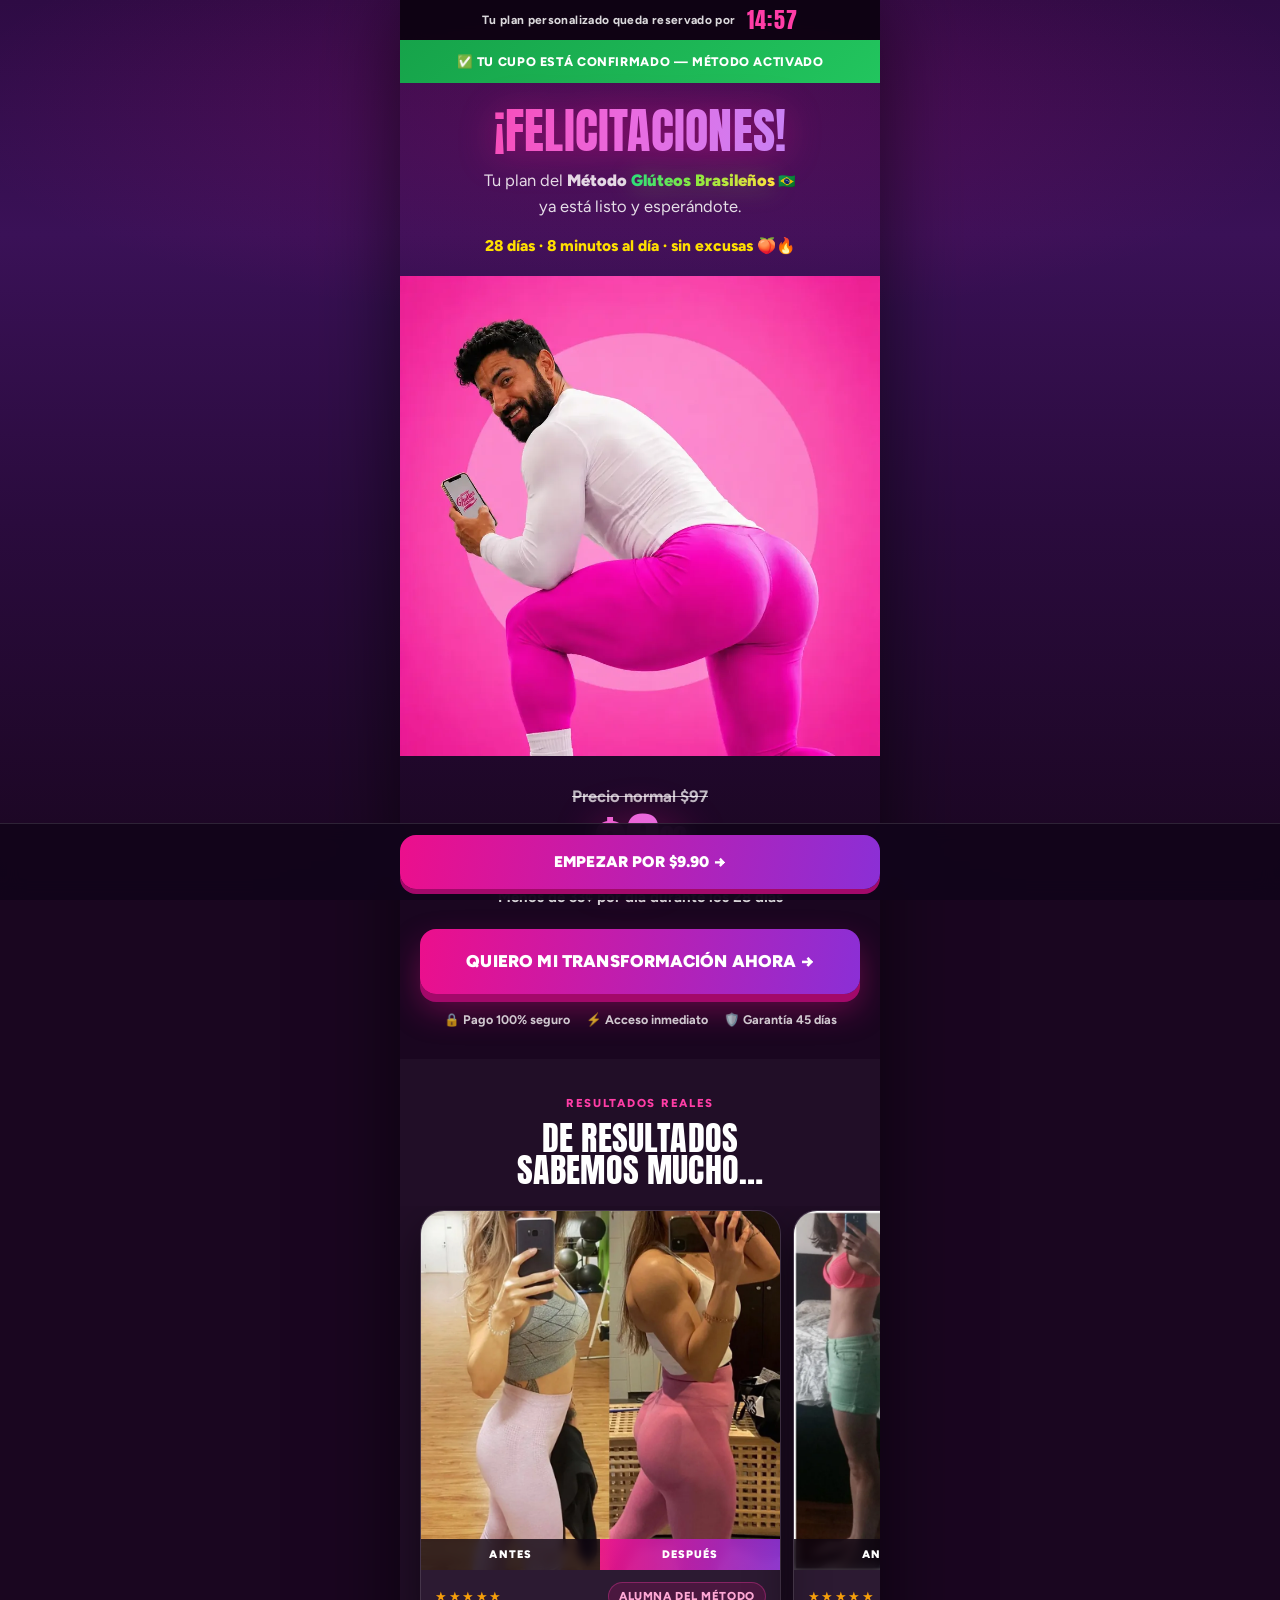
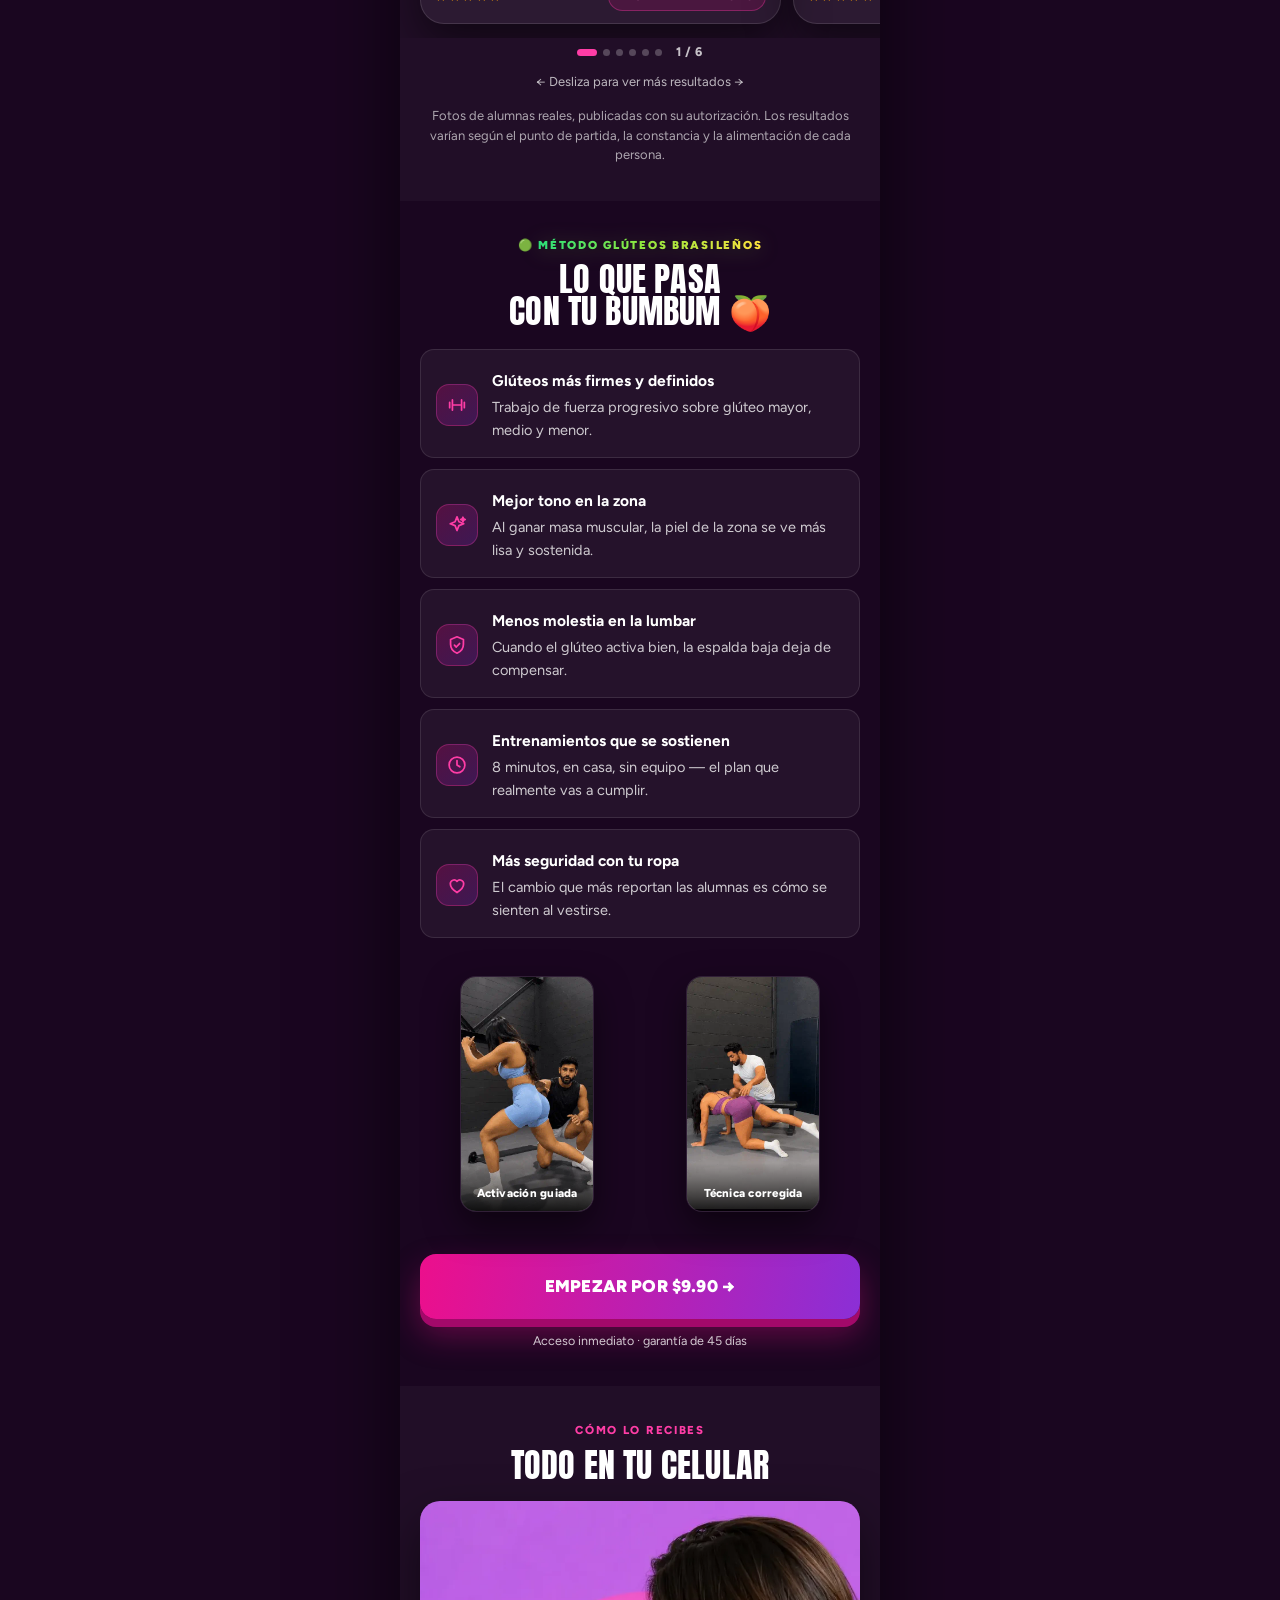
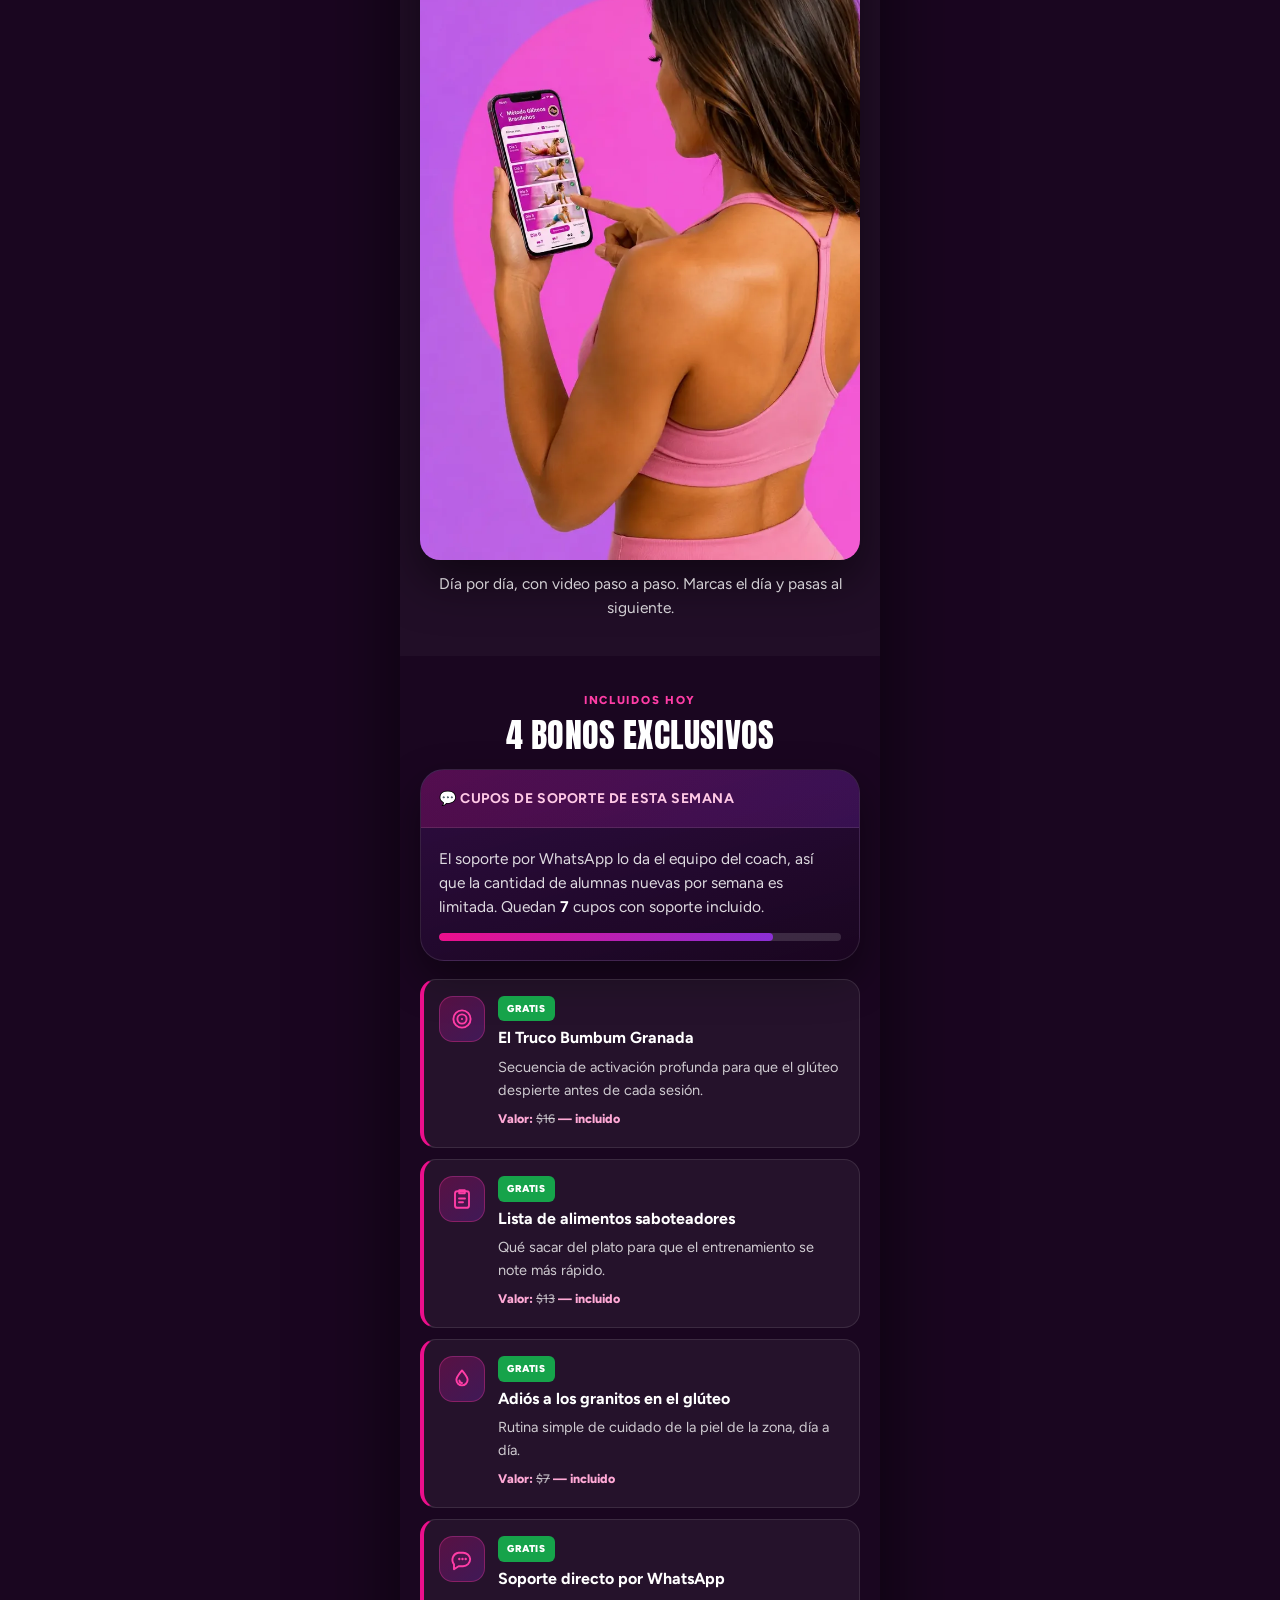
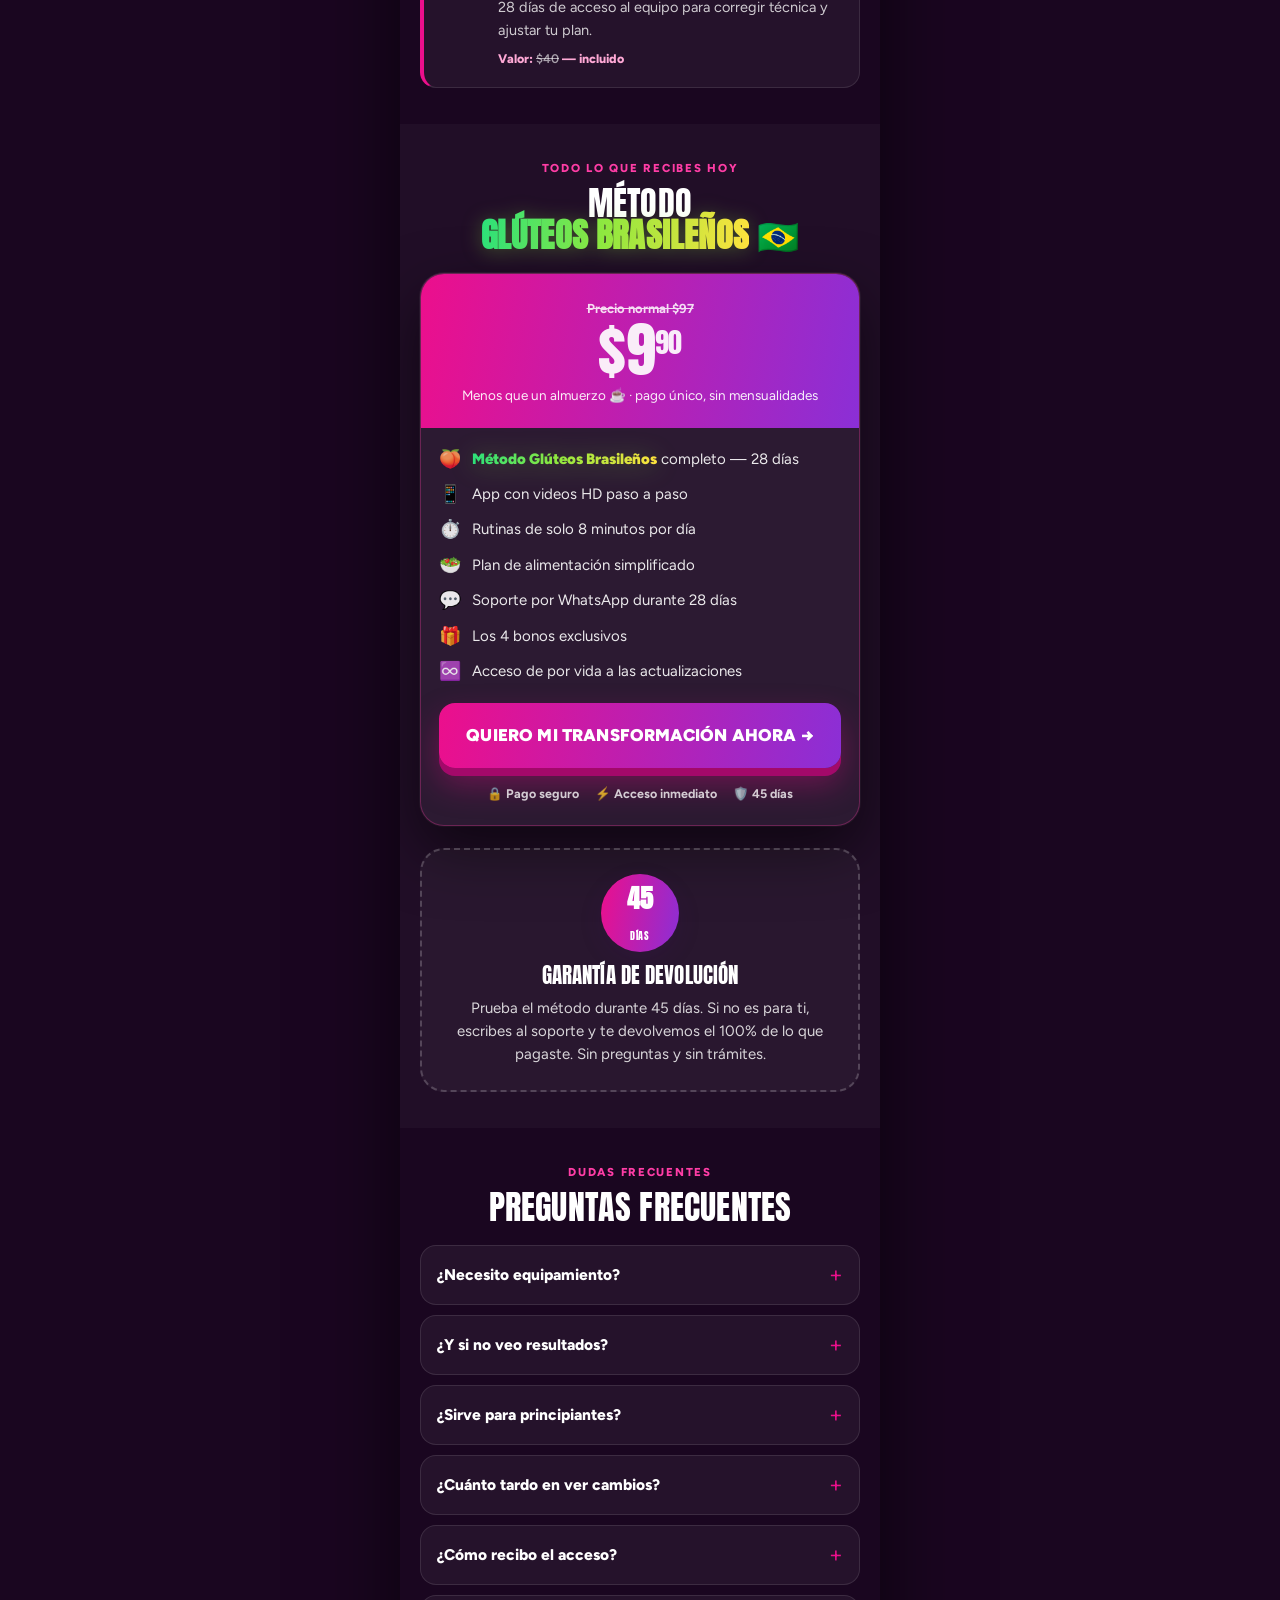
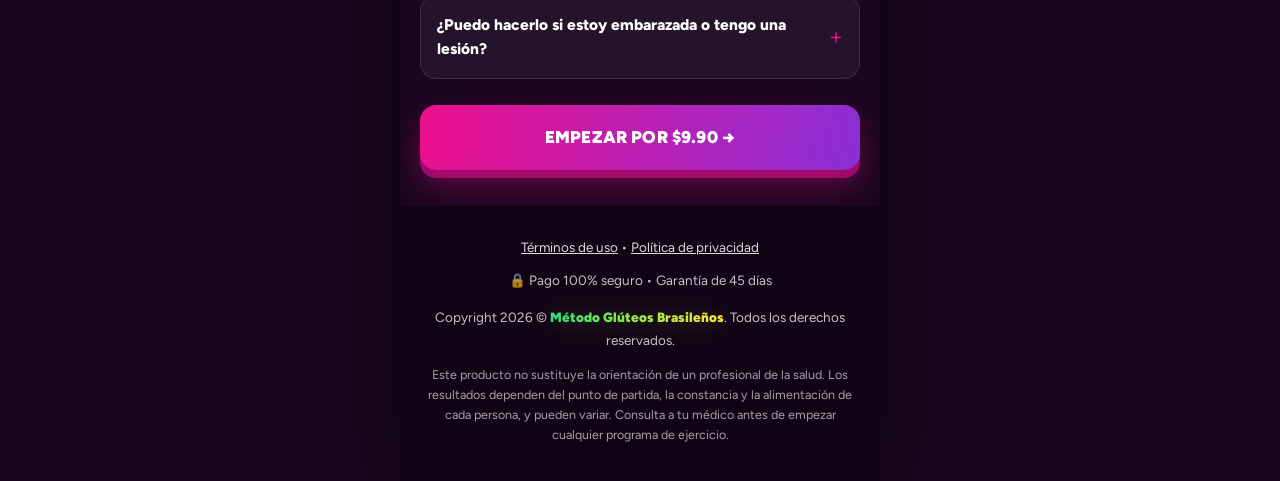
==== commit cd9459c7: "Update oferta.html" ====
--- a/oferta.html
+++ b/oferta.html
@@ -390,7 +390,7 @@
      1) CHECKOUT — reemplaza por tu link de Hotmart.
      Los UTM se agregan solos desde sessionStorage.
      ================================================================ */
-  var CHECKOUT = 'https://pay.hotmart.com/TU-CODIGO-AQUI?checkoutMode=10';
+  var CHECKOUT = 'https://pay.hotmart.com/A107270698P';
 
 
   /* ================================================================
--- a/css/style.css
+++ b/css/style.css
@@ -24,7 +24,9 @@
   --br-yellow:      #FFDF00;
 
   --grad-brand: linear-gradient(100deg, var(--magenta) 0%, var(--purple) 100%);
-  --grad-br:    linear-gradient(96deg, var(--br-green) 0%, #4FD14F 38%, var(--br-yellow) 100%);
+  /* Bandeira clareada: o verde original (#009C3B) dá 4,16:1 sobre o
+     roxo do fundo e some. Estes três tons passam todos de 8:1. */
+  --grad-br:    linear-gradient(96deg, #2BE07A 0%, #8FE83F 46%, #FFE23D 100%);
 
   --shadow-sm: 0 2px 8px rgba(76,20,112,.08);
   --shadow-md: 0 8px 24px rgba(76,20,112,.12);
@@ -87,10 +89,19 @@
   background:var(--grad-br);
   -webkit-background-clip:text;background-clip:text;
   -webkit-text-fill-color:transparent;color:transparent;
-  filter:drop-shadow(0 2px 0 rgba(0,0,0,.16));
+  font-weight:900;
+  filter:drop-shadow(0 2px 10px rgba(139,232,63,.3));
   white-space:nowrap;
 }
-.br-word.on-dark{filter:drop-shadow(0 2px 6px rgba(0,0,0,.45));}
+.br-word.on-dark{filter:drop-shadow(0 2px 12px rgba(139,232,63,.35));}
+
+/* Marca completa — "Método Glúteos Brasileños" com a bandeirinha.
+   Usar sempre que o nome do produto aparecer em texto corrido. */
+.method{white-space:nowrap;font-weight:900;}
+.method__flag{
+  display:inline-block;margin-left:3px;font-size:.86em;
+  vertical-align:baseline;filter:none;-webkit-text-fill-color:initial;
+}
 
 /* ---------- BOTONES ---------- */
 .btn{
@@ -1030,7 +1041,14 @@
   background:rgba(255,255,255,.05);border:1px solid rgba(255,255,255,.1);
   box-shadow:none;border-radius:14px;
 }
-.offer .benefit__ico{background:rgba(74,222,128,.16);color:#4ADE80;}
+.offer .benefit__ico{
+  width:42px;height:42px;border-radius:13px;
+  background:linear-gradient(140deg,rgba(236,15,140,.24),rgba(139,47,214,.24));
+  border:1px solid rgba(255,61,166,.3);
+  color:var(--magenta-soft);display:grid;place-items:center;
+}
+.offer .benefit__ico svg{width:22px;height:22px;}
+.offer .benefit{align-items:center;gap:14px;padding:16px 15px;}
 .offer .benefit b{color:var(--white);font-size:15.5px;}
 .offer .benefit span span,
 .offer .benefit > span > span{color:rgba(255,255,255,.78);font-size:14.5px;}
@@ -1056,7 +1074,13 @@
   box-shadow:0 18px 44px rgba(0,0,0,.5);
 }
 .proofs__img{position:relative;}
-.proofs__img img{width:100%;display:block;}
+/* Todas as fotos no mesmo quadrado: os arquivos vêm em 1:1, 0.94:1 e
+   1.25:1, e a altura variável fazia o carrossel pular ao deslizar. */
+.proofs__img img{
+  width:100%;display:block;
+  aspect-ratio:1/1;object-fit:cover;object-position:50% 42%;
+  background:rgba(255,255,255,.04);
+}
 /* Etiquetas ANTES / DESPUÉS sobre cada mitad */
 .proofs__ba{position:absolute;left:0;right:0;bottom:0;display:flex;}
 .proofs__ba span{
@@ -1159,3 +1183,69 @@
 .offer .sp__time{color:rgba(255,255,255,.6);}
 .offer .sp__x{color:rgba(255,255,255,.7);}
 .offer .disclaimer{color:rgba(255,255,255,.74);font-size:13px;}
+
+/* ---- Ícones (sprite SVG) ---- */
+.ico{
+  width:22px;height:22px;display:block;
+  fill:none;stroke:currentColor;stroke-width:1.9;
+  stroke-linecap:round;stroke-linejoin:round;
+}
+.sprite{position:absolute;width:0;height:0;overflow:hidden;}
+
+/* ---- Bônus com ícone ---- */
+.offer .bonus{align-items:flex-start;gap:13px;padding:16px 15px;}
+.bonus__ico{
+  flex:0 0 auto;width:46px;height:46px;border-radius:14px;
+  display:grid;place-items:center;
+  background:linear-gradient(140deg,rgba(236,15,140,.26),rgba(139,47,214,.26));
+  border:1px solid rgba(255,61,166,.32);
+  color:var(--magenta-soft);
+}
+.bonus__ico svg{width:24px;height:24px;}
+.bonus__head{display:flex;align-items:center;gap:9px;flex-wrap:wrap;margin-bottom:5px;}
+.offer .bonus__free{margin:0;}
+
+/* =========================================================
+   PÁGINAS LEGALES (términos / privacidad)
+   ========================================================= */
+body.legal{
+  background:linear-gradient(180deg,#2E0B44 0%,#1A0620 60%);
+  background-attachment:fixed;
+}
+.legal .shell{background:transparent;color:var(--white);}
+.legal__head{
+  padding:26px var(--pad) 20px;border-bottom:1px solid rgba(255,255,255,.12);
+}
+.legal__head h1{font-size:clamp(26px,7.4vw,34px);}
+.legal__updated{
+  margin-top:10px;font-size:13.5px;color:rgba(255,255,255,.74);
+}
+.legal__body{padding:24px var(--pad) 50px;}
+.legal__body h2{
+  font-family:'Anton',sans-serif;font-weight:400;text-transform:uppercase;
+  font-size:19px;letter-spacing:.01em;color:var(--magenta-soft);
+  margin:30px 0 10px;
+}
+.legal__body h2:first-child{margin-top:0;}
+.legal__body p,
+.legal__body li{font-size:15px;color:rgba(255,255,255,.86);line-height:1.65;}
+.legal__body p + p{margin-top:11px;}
+.legal__body ul{margin:11px 0 0;padding-left:20px;}
+.legal__body li + li{margin-top:7px;}
+.legal__body strong{color:var(--white);}
+.legal__body a{color:#FFA9D6;}
+/* Marcador de dato por completar */
+.fill{
+  background:rgba(255,223,61,.16);border:1px dashed rgba(255,226,61,.5);
+  color:#FFE23D;padding:1px 7px;border-radius:5px;font-weight:800;
+  font-size:.94em;white-space:nowrap;
+}
+.legal__note{
+  margin:0 var(--pad) 24px;padding:15px 16px;border-radius:var(--r-md);
+  background:rgba(236,15,140,.1);border:1px solid rgba(255,61,166,.32);
+  font-size:14px;color:#FFD6EC;
+}
+.legal__back{
+  display:inline-block;margin-top:26px;font-size:14.5px;font-weight:800;
+  color:#FFA9D6;text-decoration:none;
+}
